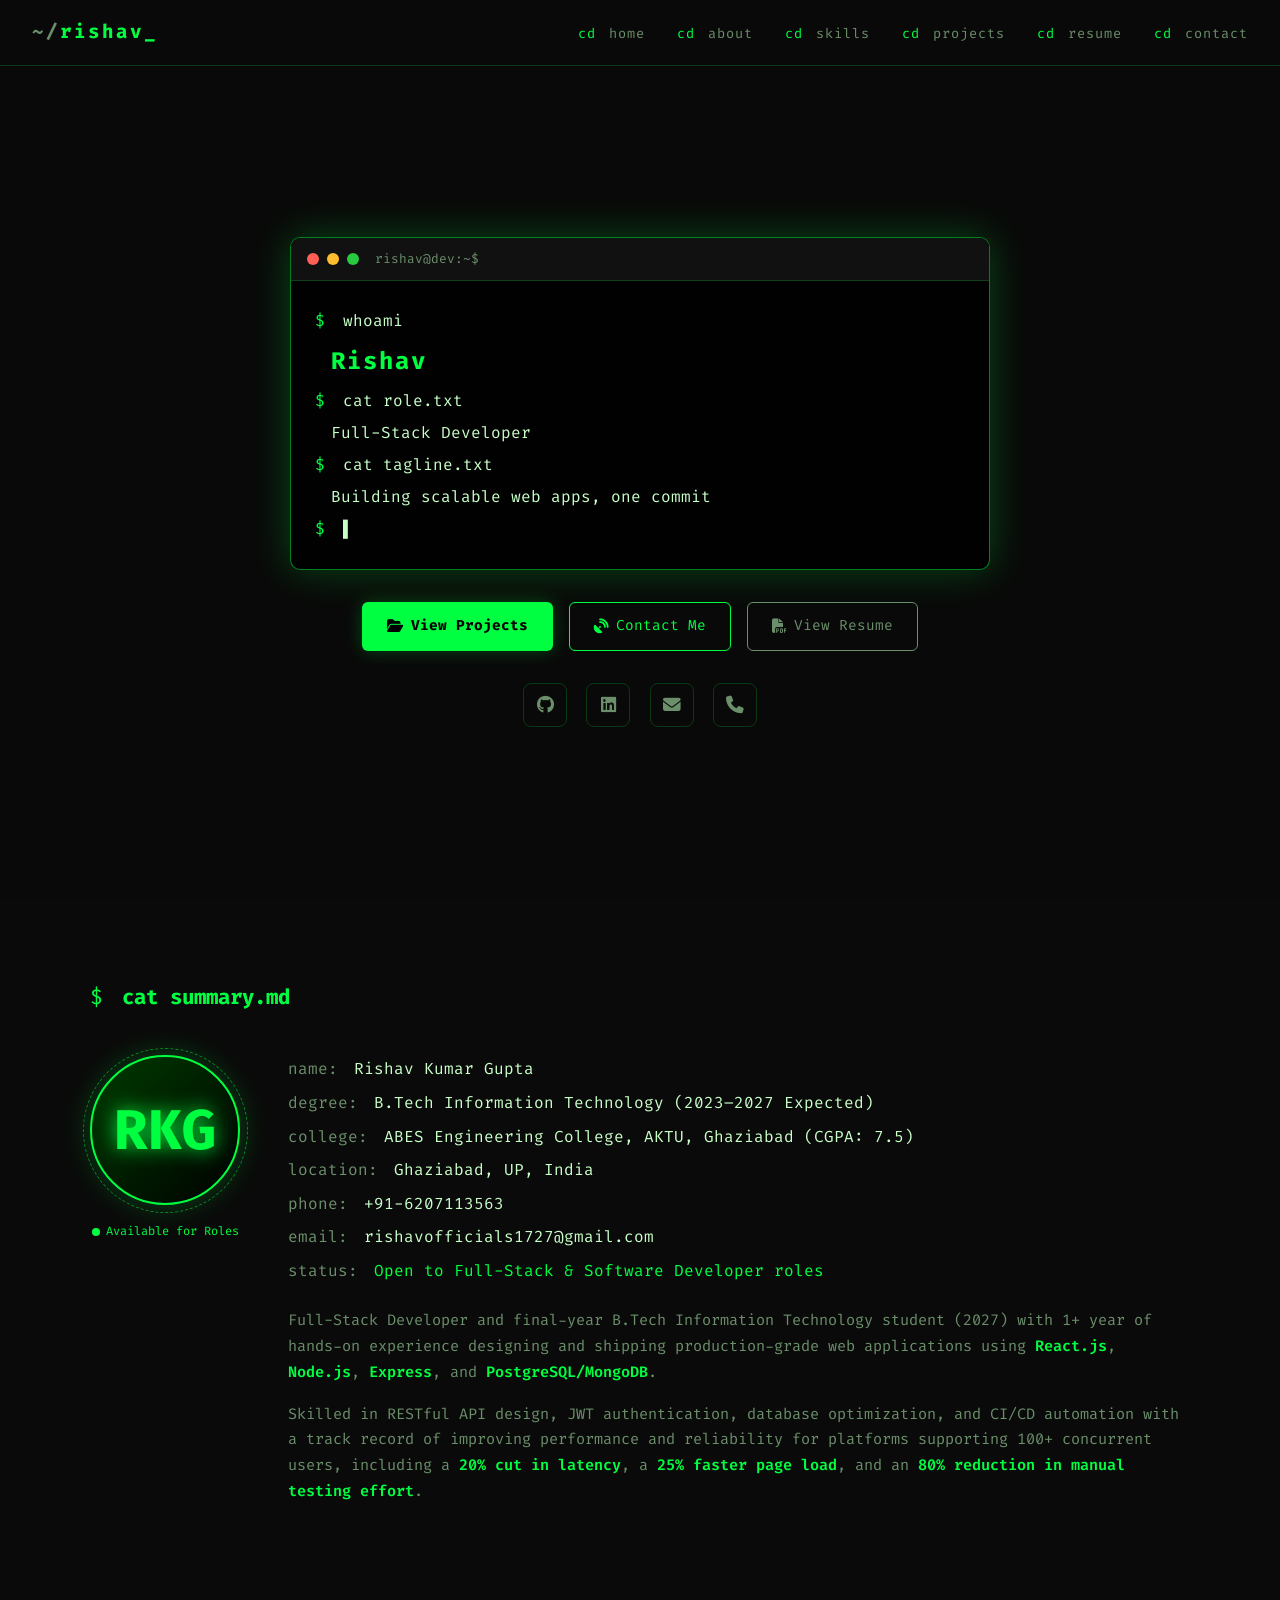
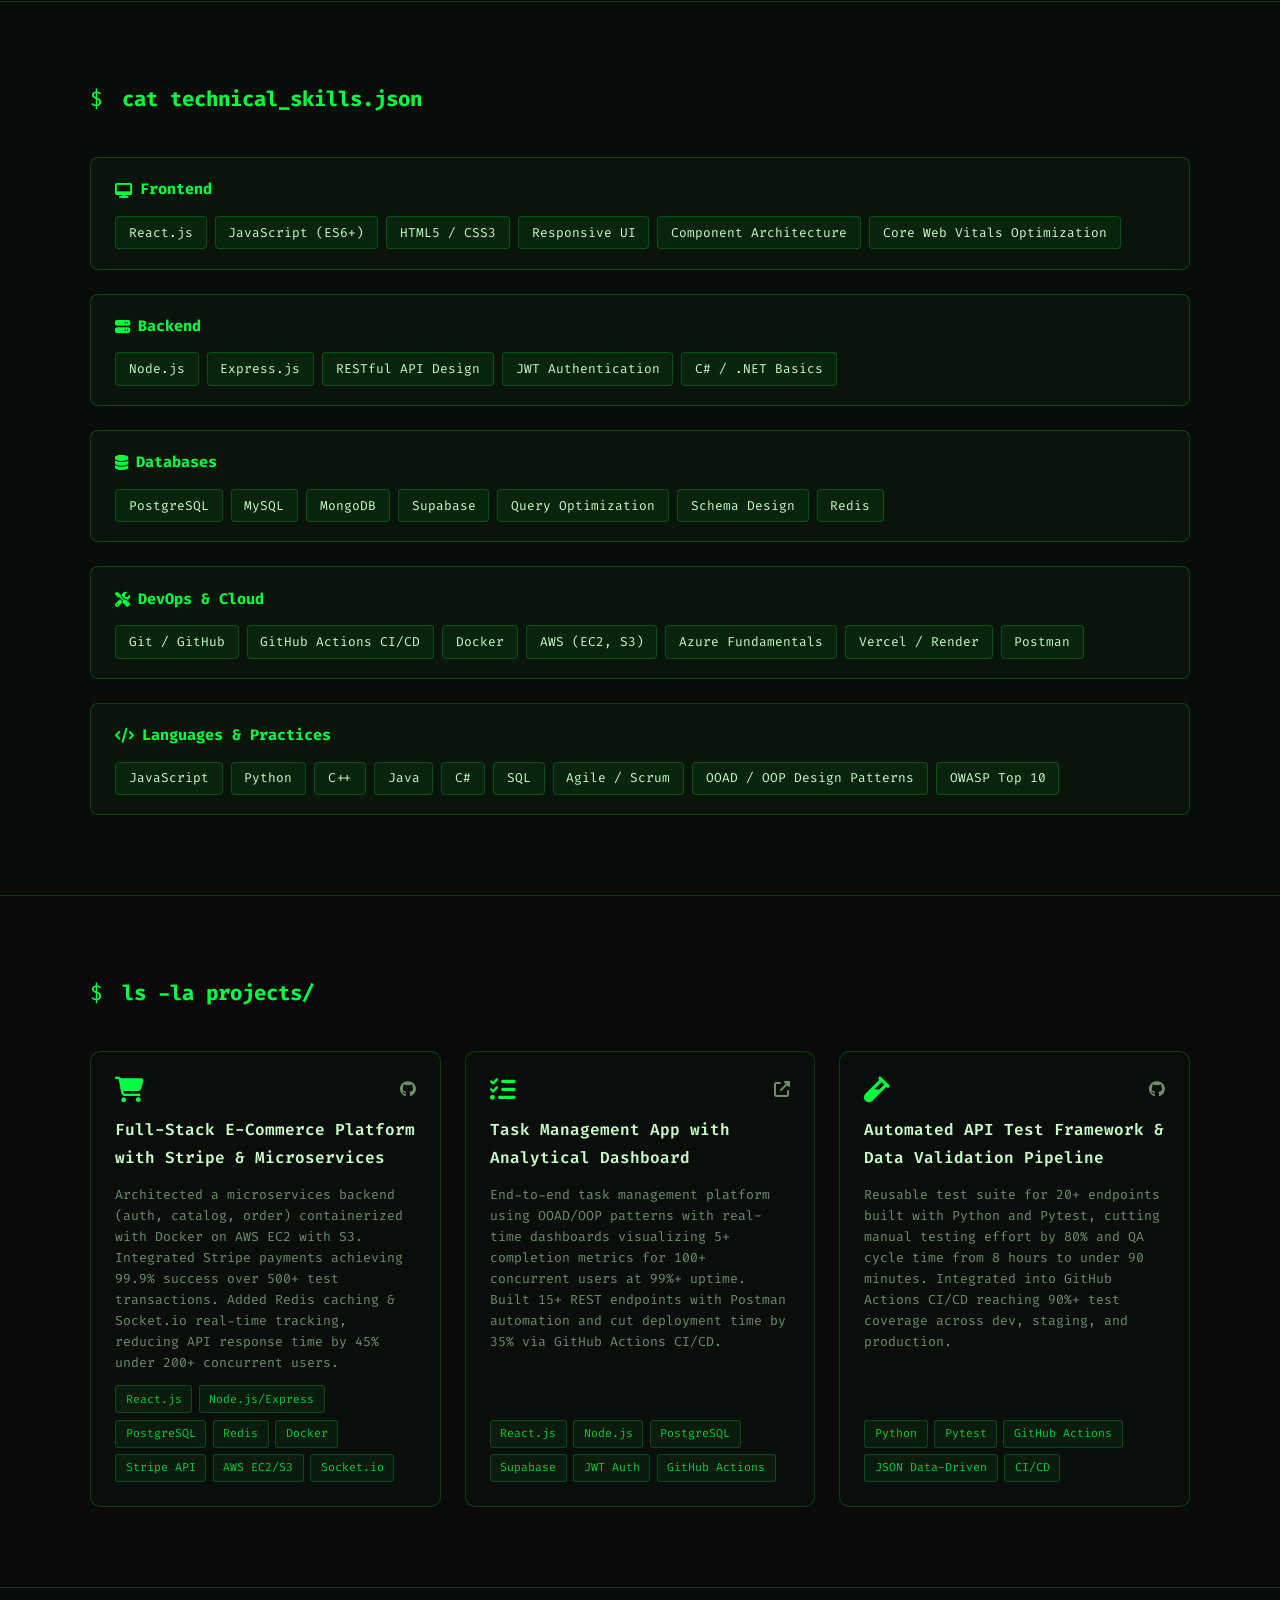
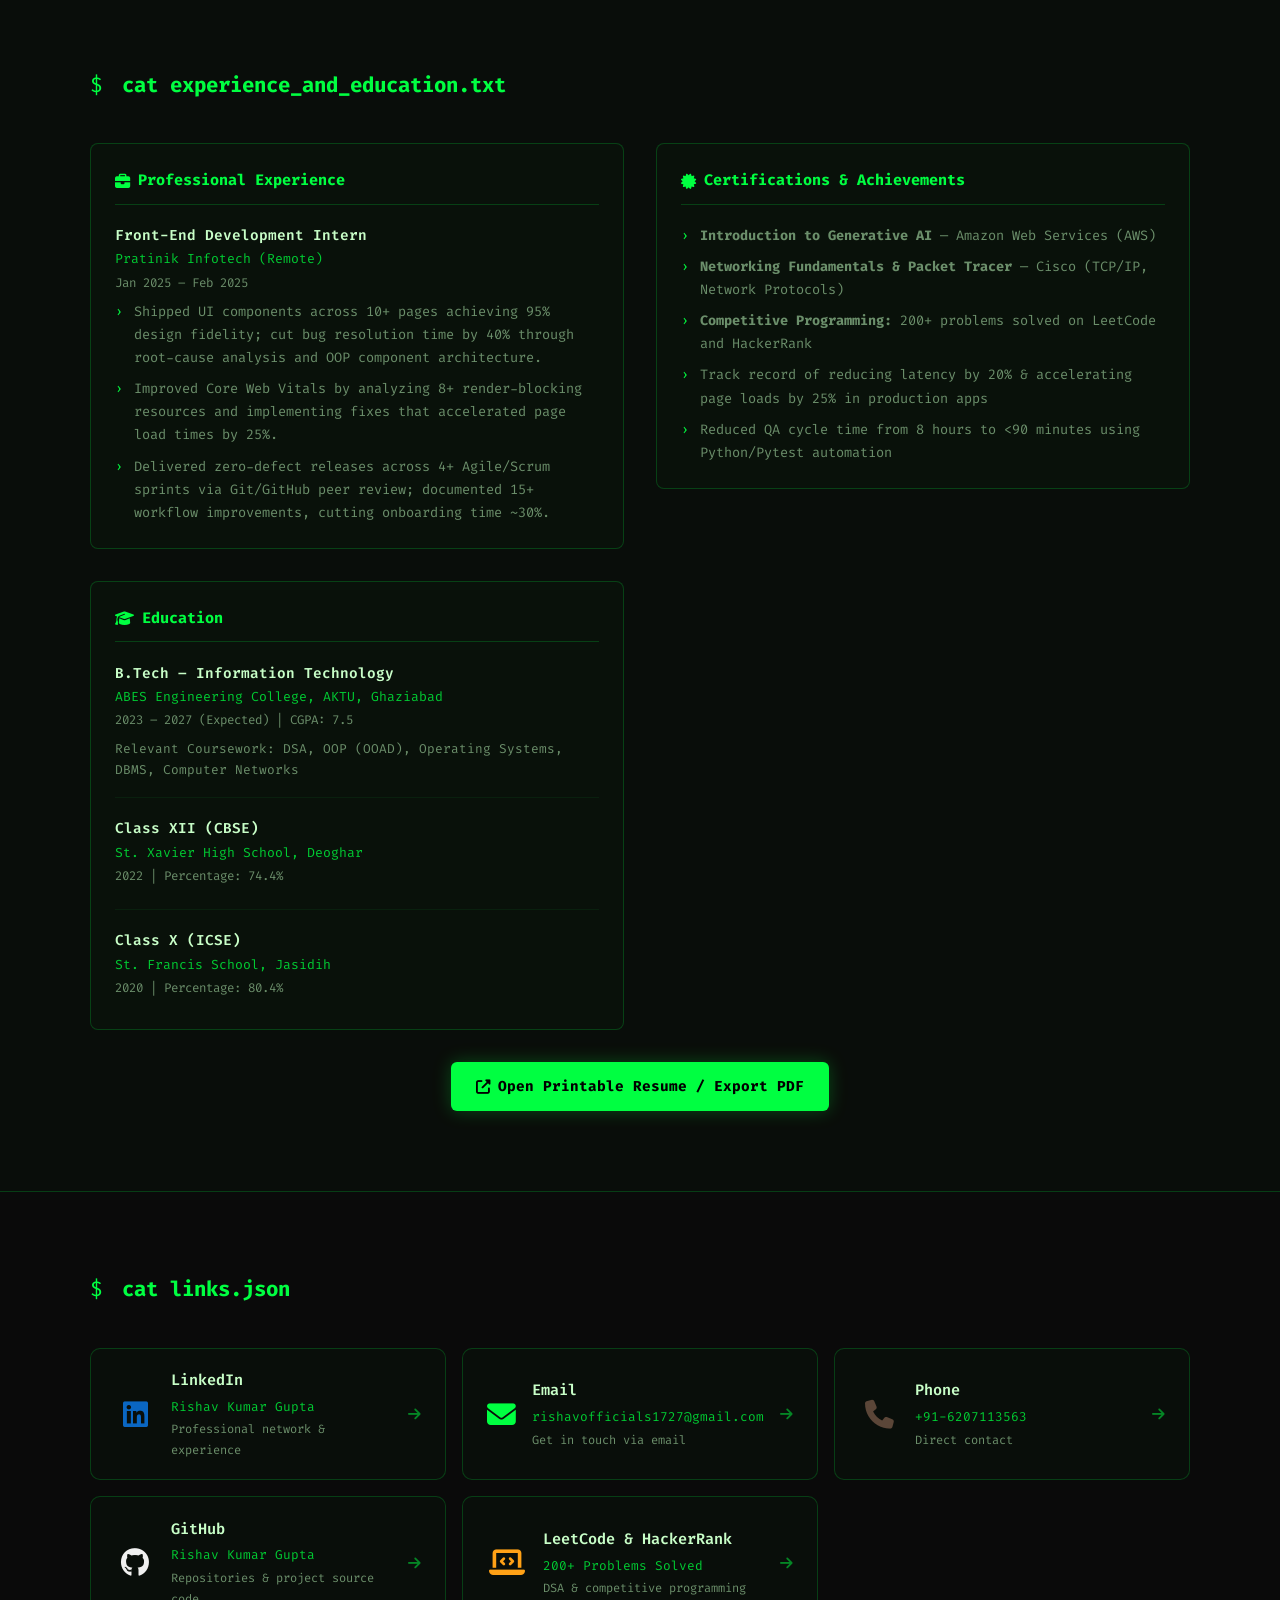
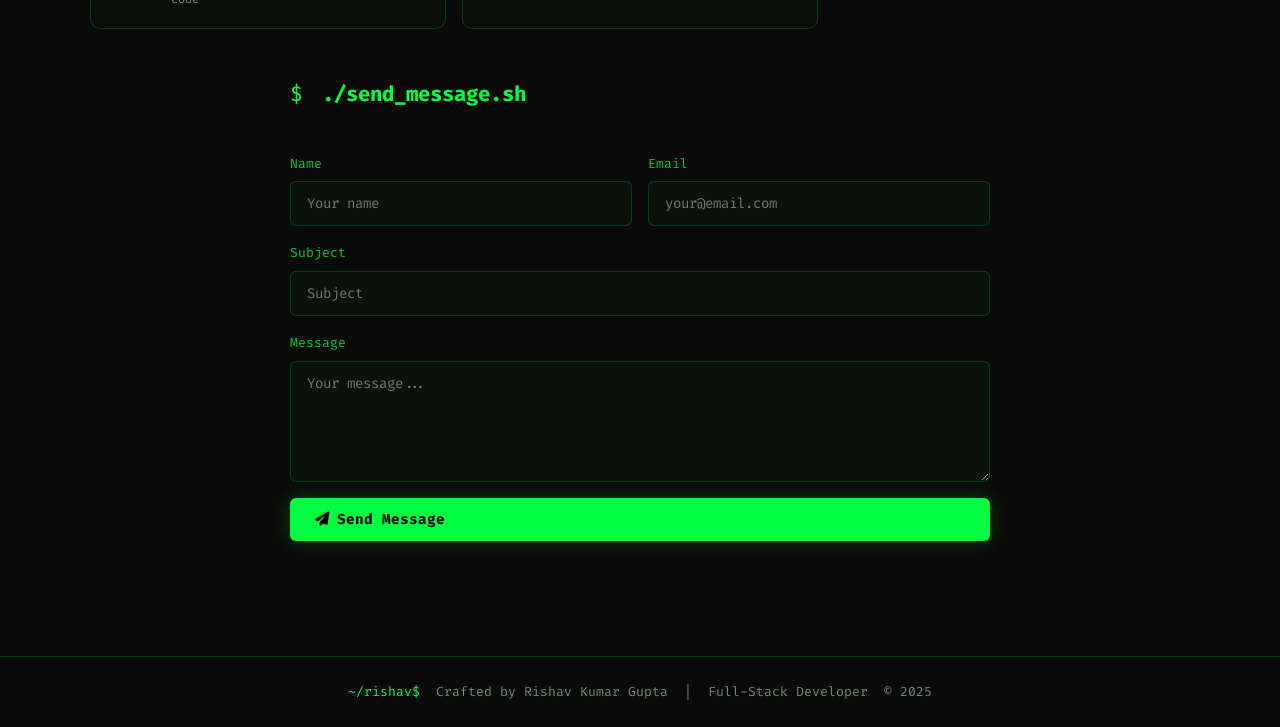
==== index.html @ 0620439d "Initial commit: Rishav Kumar Gupta portfolio and resume" ====
<!DOCTYPE html>
<html lang="en">
<head>
  <meta charset="UTF-8" />
  <meta name="viewport" content="width=device-width, initial-scale=1.0" />
  <title>Rishav Kumar Gupta | Full-Stack Developer</title>
  <link rel="stylesheet" href="style.css" />
  <link rel="stylesheet" href="https://cdnjs.cloudflare.com/ajax/libs/font-awesome/6.5.0/css/all.min.css" />
  <link href="https://fonts.googleapis.com/css2?family=Fira+Code:wght@300;400;500;600;700&family=Share+Tech+Mono&display=swap" rel="stylesheet" />
</head>
<body>

  <!-- ========== MATRIX CANVAS ========== -->
  <canvas id="matrix-canvas"></canvas>

  <!-- ========== NAVBAR ========== -->
  <nav class="navbar" id="navbar">
    <div class="nav-brand">
      <span class="prompt">~/</span><span class="brand-name">rishav</span><span class="cursor-blink">_</span>
    </div>
    <button class="hamburger" id="hamburger" aria-label="Toggle menu">
      <span></span><span></span><span></span>
    </button>
    <ul class="nav-links" id="nav-links">
      <li><a href="#home" class="nav-link"><span class="cmd">cd</span> home</a></li>
      <li><a href="#about" class="nav-link"><span class="cmd">cd</span> about</a></li>
      <li><a href="#skills" class="nav-link"><span class="cmd">cd</span> skills</a></li>
      <li><a href="#projects" class="nav-link"><span class="cmd">cd</span> projects</a></li>
      <li><a href="#resume" class="nav-link"><span class="cmd">cd</span> resume</a></li>
      <li><a href="#contact" class="nav-link"><span class="cmd">cd</span> contact</a></li>
    </ul>
  </nav>

  <!-- ========== HERO ========== -->
  <section class="hero" id="home">
    <div class="hero-content">
      <div class="terminal-window">
        <div class="terminal-header">
          <span class="dot red"></span>
          <span class="dot yellow"></span>
          <span class="dot green"></span>
          <span class="terminal-title">rishav@dev:~$</span>
        </div>
        <div class="terminal-body">
          <div class="line"><span class="prompt-sym">$</span> whoami</div>
          <div class="line output name-line" id="typed-name"></div>
          <div class="line"><span class="prompt-sym">$</span> cat role.txt</div>
          <div class="line output">Full-Stack Developer</div>
          <div class="line"><span class="prompt-sym">$</span> cat tagline.txt</div>
          <div class="line output typed-tagline" id="typed-tagline"></div>
          <div class="line"><span class="prompt-sym">$</span> <span class="cursor-blink">▌</span></div>
        </div>
      </div>
      <div class="hero-buttons">
        <a href="#projects" class="btn btn-primary"><i class="fa fa-folder-open"></i> View Projects</a>
        <a href="#contact" class="btn btn-secondary"><i class="fa fa-satellite-dish"></i> Contact Me</a>
        <a href="resume.html" target="_blank" class="btn btn-outline"><i class="fa fa-file-pdf"></i> View Resume</a>
      </div>
      <div class="social-bar">
        <a href="https://github.com/rishav1727" target="_blank" class="social-icon" title="GitHub"><i class="fab fa-github"></i></a>
        <a href="https://www.linkedin.com/in/rishav-kumar-gupta-471207292/" target="_blank" class="social-icon" title="LinkedIn"><i class="fab fa-linkedin"></i></a>
        <a href="mailto:rishavofficials1727@gmail.com" class="social-icon" title="Email"><i class="fas fa-envelope"></i></a>
        <a href="tel:+916207113563" class="social-icon" title="Phone"><i class="fas fa-phone"></i></a>
      </div>
    </div>
  </section>

  <!-- ========== ABOUT ========== -->
  <section class="section" id="about">
    <div class="container">
      <div class="section-header">
        <span class="prompt">$</span> <span class="sec-title">cat summary.md</span>
      </div>
      <div class="about-grid">
        <div class="about-avatar">
          <div class="avatar-frame">
            <div class="avatar-inner">
              <span class="avatar-initials">RKG</span>
            </div>
            <div class="avatar-ring"></div>
            <div class="avatar-status"><span class="status-dot"></span> Available for Roles</div>
          </div>
        </div>
        <div class="about-text">
          <div class="info-block">
            <div class="info-line"><span class="key">name:</span> <span class="val">Rishav Kumar Gupta</span></div>
            <div class="info-line"><span class="key">degree:</span> <span class="val">B.Tech Information Technology (2023–2027 Expected)</span></div>
            <div class="info-line"><span class="key">college:</span> <span class="val">ABES Engineering College, AKTU, Ghaziabad (CGPA: 7.5)</span></div>
            <div class="info-line"><span class="key">location:</span> <span class="val">Ghaziabad, UP, India</span></div>
            <div class="info-line"><span class="key">phone:</span> <span class="val">+91-6207113563</span></div>
            <div class="info-line"><span class="key">email:</span> <span class="val">rishavofficials1727@gmail.com</span></div>
            <div class="info-line"><span class="key">status:</span> <span class="val green-text">Open to Full-Stack &amp; Software Developer roles</span></div>
          </div>
          <p class="about-para">
            Full-Stack Developer and final-year B.Tech Information Technology student (2027) with 1+ year of hands-on experience designing and shipping production-grade web applications using <span class="highlight">React.js</span>, <span class="highlight">Node.js</span>, <span class="highlight">Express</span>, and <span class="highlight">PostgreSQL/MongoDB</span>.
          </p>
          <p class="about-para">
            Skilled in RESTful API design, JWT authentication, database optimization, and CI/CD automation with a track record of improving performance and reliability for platforms supporting 100+ concurrent users, including a <span class="highlight">20% cut in latency</span>, a <span class="highlight">25% faster page load</span>, and an <span class="highlight">80% reduction in manual testing effort</span>.
          </p>
        </div>
      </div>
    </div>
  </section>

  <!-- ========== SKILLS ========== -->
  <section class="section alt-bg" id="skills">
    <div class="container">
      <div class="section-header">
        <span class="prompt">$</span> <span class="sec-title">cat technical_skills.json</span>
      </div>
      <div class="skills-categories">

        <div class="skill-cat">
          <h3 class="cat-title"><i class="fas fa-desktop"></i> Frontend</h3>
          <div class="skill-tags">
            <span class="tag">React.js</span>
            <span class="tag">JavaScript (ES6+)</span>
            <span class="tag">HTML5 / CSS3</span>
            <span class="tag">Responsive UI</span>
            <span class="tag">Component Architecture</span>
            <span class="tag">Core Web Vitals Optimization</span>
          </div>
        </div>

        <div class="skill-cat">
          <h3 class="cat-title"><i class="fas fa-server"></i> Backend</h3>
          <div class="skill-tags">
            <span class="tag">Node.js</span>
            <span class="tag">Express.js</span>
            <span class="tag">RESTful API Design</span>
            <span class="tag">JWT Authentication</span>
            <span class="tag">C# / .NET Basics</span>
          </div>
        </div>

        <div class="skill-cat">
          <h3 class="cat-title"><i class="fas fa-database"></i> Databases</h3>
          <div class="skill-tags">
            <span class="tag">PostgreSQL</span>
            <span class="tag">MySQL</span>
            <span class="tag">MongoDB</span>
            <span class="tag">Supabase</span>
            <span class="tag">Query Optimization</span>
            <span class="tag">Schema Design</span>
            <span class="tag">Redis</span>
          </div>
        </div>

        <div class="skill-cat">
          <h3 class="cat-title"><i class="fas fa-tools"></i> DevOps &amp; Cloud</h3>
          <div class="skill-tags">
            <span class="tag">Git / GitHub</span>
            <span class="tag">GitHub Actions CI/CD</span>
            <span class="tag">Docker</span>
            <span class="tag">AWS (EC2, S3)</span>
            <span class="tag">Azure Fundamentals</span>
            <span class="tag">Vercel / Render</span>
            <span class="tag">Postman</span>
          </div>
        </div>

        <div class="skill-cat">
          <h3 class="cat-title"><i class="fas fa-code"></i> Languages &amp; Practices</h3>
          <div class="skill-tags">
            <span class="tag">JavaScript</span>
            <span class="tag">Python</span>
            <span class="tag">C++</span>
            <span class="tag">Java</span>
            <span class="tag">C#</span>
            <span class="tag">SQL</span>
            <span class="tag">Agile / Scrum</span>
            <span class="tag">OOAD / OOP Design Patterns</span>
            <span class="tag">OWASP Top 10</span>
          </div>
        </div>

      </div>
    </div>
  </section>

  <!-- ========== PROJECTS ========== -->
  <section class="section" id="projects">
    <div class="container">
      <div class="section-header">
        <span class="prompt">$</span> <span class="sec-title">ls -la projects/</span>
      </div>
      <div class="projects-grid">

        <!-- Project 1 -->
        <div class="project-card">
          <div class="card-header">
            <i class="fas fa-shopping-cart folder-icon"></i>
            <div class="card-links">
              <a href="#" target="_blank" title="GitHub Code"><i class="fab fa-github"></i></a>
            </div>
          </div>
          <h3 class="project-title">Full-Stack E-Commerce Platform with Stripe &amp; Microservices</h3>
          <p class="project-desc">
            Architected a microservices backend (auth, catalog, order) containerized with Docker on AWS EC2 with S3. Integrated Stripe payments achieving 99.9% success over 500+ test transactions. Added Redis caching &amp; Socket.io real-time tracking, reducing API response time by 45% under 200+ concurrent users.
          </p>
          <div class="project-tags">
            <span class="ptag">React.js</span>
            <span class="ptag">Node.js/Express</span>
            <span class="ptag">PostgreSQL</span>
            <span class="ptag">Redis</span>
            <span class="ptag">Docker</span>
            <span class="ptag">Stripe API</span>
            <span class="ptag">AWS EC2/S3</span>
            <span class="ptag">Socket.io</span>
          </div>
        </div>

        <!-- Project 2 -->
        <div class="project-card">
          <div class="card-header">
            <i class="fas fa-tasks folder-icon"></i>
            <div class="card-links">
              <a href="#" target="_blank" title="Live Demo"><i class="fas fa-external-link-alt"></i></a>
            </div>
          </div>
          <h3 class="project-title">Task Management App with Analytical Dashboard</h3>
          <p class="project-desc">
            End-to-end task management platform using OOAD/OOP patterns with real-time dashboards visualizing 5+ completion metrics for 100+ concurrent users at 99%+ uptime. Built 15+ REST endpoints with Postman automation and cut deployment time by 35% via GitHub Actions CI/CD.
          </p>
          <div class="project-tags">
            <span class="ptag">React.js</span>
            <span class="ptag">Node.js</span>
            <span class="ptag">PostgreSQL</span>
            <span class="ptag">Supabase</span>
            <span class="ptag">JWT Auth</span>
            <span class="ptag">GitHub Actions</span>
          </div>
        </div>

        <!-- Project 3 -->
        <div class="project-card">
          <div class="card-header">
            <i class="fas fa-vial folder-icon"></i>
            <div class="card-links">
              <a href="#" target="_blank" title="GitHub Repository"><i class="fab fa-github"></i></a>
            </div>
          </div>
          <h3 class="project-title">Automated API Test Framework &amp; Data Validation Pipeline</h3>
          <p class="project-desc">
            Reusable test suite for 20+ endpoints built with Python and Pytest, cutting manual testing effort by 80% and QA cycle time from 8 hours to under 90 minutes. Integrated into GitHub Actions CI/CD reaching 90%+ test coverage across dev, staging, and production.
          </p>
          <div class="project-tags">
            <span class="ptag">Python</span>
            <span class="ptag">Pytest</span>
            <span class="ptag">GitHub Actions</span>
            <span class="ptag">JSON Data-Driven</span>
            <span class="ptag">CI/CD</span>
          </div>
        </div>

      </div>
    </div>
  </section>

  <!-- ========== RESUME / EXPERIENCE ========== -->
  <section class="section alt-bg" id="resume">
    <div class="container">
      <div class="section-header">
        <span class="prompt">$</span> <span class="sec-title">cat experience_and_education.txt</span>
      </div>
      <div class="resume-container">

        <div class="resume-col">
          <!-- Experience -->
          <div class="resume-block">
            <h3 class="rb-title"><i class="fas fa-briefcase"></i> Professional Experience</h3>
            <div class="rb-item">
              <div class="rb-item-title">Front-End Development Intern</div>
              <div class="rb-item-org">Pratinik Infotech (Remote)</div>
              <div class="rb-item-date">Jan 2025 – Feb 2025</div>
              <ul class="rb-list">
                <li>Shipped UI components across 10+ pages achieving 95% design fidelity; cut bug resolution time by 40% through root-cause analysis and OOP component architecture.</li>
                <li>Improved Core Web Vitals by analyzing 8+ render-blocking resources and implementing fixes that accelerated page load times by 25%.</li>
                <li>Delivered zero-defect releases across 4+ Agile/Scrum sprints via Git/GitHub peer review; documented 15+ workflow improvements, cutting onboarding time ~30%.</li>
              </ul>
            </div>
          </div>

          <!-- Education -->
          <div class="resume-block">
            <h3 class="rb-title"><i class="fas fa-graduation-cap"></i> Education</h3>
            <div class="rb-item">
              <div class="rb-item-title">B.Tech – Information Technology</div>
              <div class="rb-item-org">ABES Engineering College, AKTU, Ghaziabad</div>
              <div class="rb-item-date">2023 – 2027 (Expected) | CGPA: 7.5</div>
              <div class="rb-item-desc">Relevant Coursework: DSA, OOP (OOAD), Operating Systems, DBMS, Computer Networks</div>
            </div>
            <div class="rb-item">
              <div class="rb-item-title">Class XII (CBSE)</div>
              <div class="rb-item-org">St. Xavier High School, Deoghar</div>
              <div class="rb-item-date">2022 | Percentage: 74.4%</div>
            </div>
            <div class="rb-item">
              <div class="rb-item-title">Class X (ICSE)</div>
              <div class="rb-item-org">St. Francis School, Jasidih</div>
              <div class="rb-item-date">2020 | Percentage: 80.4%</div>
            </div>
          </div>
        </div>

        <div class="resume-col">
          <!-- Certifications & Achievements -->
          <div class="resume-block">
            <h3 class="rb-title"><i class="fas fa-certificate"></i> Certifications &amp; Achievements</h3>
            <ul class="rb-list">
              <li><strong>Introduction to Generative AI</strong> — Amazon Web Services (AWS)</li>
              <li><strong>Networking Fundamentals &amp; Packet Tracer</strong> — Cisco (TCP/IP, Network Protocols)</li>
              <li><strong>Competitive Programming:</strong> 200+ problems solved on LeetCode and HackerRank</li>
              <li>Track record of reducing latency by 20% &amp; accelerating page loads by 25% in production apps</li>
              <li>Reduced QA cycle time from 8 hours to &lt;90 minutes using Python/Pytest automation</li>
            </ul>
          </div>
        </div>

      </div>
      <div class="resume-cta">
        <a href="resume.html" target="_blank" class="btn btn-primary"><i class="fas fa-external-link-alt"></i> Open Printable Resume / Export PDF</a>
      </div>
    </div>
  </section>

  <!-- ========== PROFILES / LINKS ========== -->
  <section class="section" id="contact">
    <div class="container">
      <div class="section-header">
        <span class="prompt">$</span> <span class="sec-title">cat links.json</span>
      </div>
      <div class="links-grid">

        <a href="https://www.linkedin.com/in/rishav-kumar-gupta-471207292/" target="_blank" class="link-card linkedin">
          <i class="fab fa-linkedin link-icon"></i>
          <div class="link-info">
            <span class="link-platform">LinkedIn</span>
            <span class="link-handle">Rishav Kumar Gupta</span>
            <span class="link-desc">Professional network &amp; experience</span>
          </div>
          <i class="fas fa-arrow-right link-arrow"></i>
        </a>

        <a href="mailto:rishavofficials1727@gmail.com" class="link-card email">
          <i class="fas fa-envelope link-icon"></i>
          <div class="link-info">
            <span class="link-platform">Email</span>
            <span class="link-handle">rishavofficials1727@gmail.com</span>
            <span class="link-desc">Get in touch via email</span>
          </div>
          <i class="fas fa-arrow-right link-arrow"></i>
        </a>

        <a href="tel:+916207113563" class="link-card codechef">
          <i class="fas fa-phone link-icon"></i>
          <div class="link-info">
            <span class="link-platform">Phone</span>
            <span class="link-handle">+91-6207113563</span>
            <span class="link-desc">Direct contact</span>
          </div>
          <i class="fas fa-arrow-right link-arrow"></i>
        </a>

        <a href="https://github.com/rishav1727" target="_blank" class="link-card github">
          <i class="fab fa-github link-icon"></i>
          <div class="link-info">
            <span class="link-platform">GitHub</span>
            <span class="link-handle">Rishav Kumar Gupta</span>
            <span class="link-desc">Repositories &amp; project source code</span>
          </div>
          <i class="fas fa-arrow-right link-arrow"></i>
        </a>

        <a href="https://leetcode.com" target="_blank" class="link-card leetcode">
          <i class="fas fa-laptop-code link-icon"></i>
          <div class="link-info">
            <span class="link-platform">LeetCode &amp; HackerRank</span>
            <span class="link-handle">200+ Problems Solved</span>
            <span class="link-desc">DSA &amp; competitive programming</span>
          </div>
          <i class="fas fa-arrow-right link-arrow"></i>
        </a>

      </div>

      <div class="contact-form-wrap">
        <div class="section-header" style="margin-top:3rem;">
          <span class="prompt">$</span> <span class="sec-title">./send_message.sh</span>
        </div>
        <form class="contact-form" id="contact-form">
          <div class="form-row">
            <div class="form-group">
              <label>Name</label>
              <input type="text" placeholder="Your name" required />
            </div>
            <div class="form-group">
              <label>Email</label>
              <input type="email" placeholder="your@email.com" required />
            </div>
          </div>
          <div class="form-group">
            <label>Subject</label>
            <input type="text" placeholder="Subject" required />
          </div>
          <div class="form-group">
            <label>Message</label>
            <textarea rows="5" placeholder="Your message..." required></textarea>
          </div>
          <button type="submit" class="btn btn-primary"><i class="fas fa-paper-plane"></i> Send Message</button>
          <div class="form-msg" id="form-msg"></div>
        </form>
      </div>

    </div>
  </section>

  <!-- ========== FOOTER ========== -->
  <footer class="footer">
    <div class="footer-content">
      <span class="prompt">~/rishav$</span>
      <span class="footer-text">Crafted by Rishav Kumar Gupta &nbsp;|&nbsp; Full-Stack Developer</span>
      <span class="footer-year">© 2025</span>
    </div>
  </footer>

  <script src="script.js"></script>
</body>
</html>
---- style.css ----
/* =============================================
   RISHAV PORTFOLIO — Terminal / Hacker Theme
   ============================================= */

/* ---- RESET & BASE ---- */
*, *::before, *::after { box-sizing: border-box; margin: 0; padding: 0; }

:root {
  --green: #00ff41;
  --green-dim: #00cc33;
  --green-dark: #003b00;
  --green-glow: rgba(0, 255, 65, 0.25);
  --bg: #0a0a0a;
  --bg2: #0d0d0d;
  --bg3: #111111;
  --border: rgba(0, 255, 65, 0.2);
  --border-bright: rgba(0, 255, 65, 0.5);
  --text: #c8ffc8;
  --text-dim: #6b8f6b;
  --red: #ff4444;
  --yellow: #ffcc00;
  --font-mono: 'Fira Code', 'Share Tech Mono', monospace;
}

html { scroll-behavior: smooth; }

body {
  font-family: var(--font-mono);
  background: var(--bg);
  color: var(--text);
  overflow-x: hidden;
  line-height: 1.7;
}

a { text-decoration: none; color: inherit; }
ul { list-style: none; }

/* ---- MATRIX CANVAS ---- */
#matrix-canvas {
  position: fixed;
  top: 0; left: 0;
  width: 100%; height: 100%;
  z-index: 0;
  opacity: 0.04;
  pointer-events: none;
}

/* ---- SCROLLBAR ---- */
::-webkit-scrollbar { width: 6px; }
::-webkit-scrollbar-track { background: var(--bg); }
::-webkit-scrollbar-thumb { background: var(--green-dim); border-radius: 3px; }

/* ========== NAVBAR ========== */
.navbar {
  position: fixed; top: 0; left: 0; right: 0;
  z-index: 1000;
  display: flex;
  align-items: center;
  justify-content: space-between;
  padding: 1rem 2rem;
  background: rgba(10, 10, 10, 0.92);
  backdrop-filter: blur(12px);
  border-bottom: 1px solid var(--border);
}

.nav-brand {
  font-size: 1.2rem;
  font-weight: 700;
  color: var(--green);
  letter-spacing: 2px;
}
.nav-brand .prompt { color: var(--text-dim); }
.brand-name { color: var(--green); }

.nav-links {
  display: flex;
  gap: 2rem;
  align-items: center;
}
.nav-link {
  color: var(--text-dim);
  font-size: 0.85rem;
  letter-spacing: 1px;
  transition: color 0.2s;
  position: relative;
}
.nav-link .cmd { color: var(--green); margin-right: 4px; }
.nav-link:hover { color: var(--green); }
.nav-link::after {
  content: '';
  position: absolute; bottom: -4px; left: 0;
  width: 0; height: 1px;
  background: var(--green);
  transition: width 0.3s;
}
.nav-link:hover::after { width: 100%; }

.hamburger {
  display: none;
  flex-direction: column;
  gap: 5px;
  background: none;
  border: none;
  cursor: pointer;
  padding: 4px;
}
.hamburger span {
  display: block;
  width: 24px; height: 2px;
  background: var(--green);
  border-radius: 2px;
  transition: all 0.3s;
}

/* ========== CURSOR BLINK ========== */
.cursor-blink {
  animation: blink 1s step-end infinite;
}
@keyframes blink { 0%,100% { opacity: 1; } 50% { opacity: 0; } }

/* ========== HERO ========== */
.hero {
  min-height: 100vh;
  display: flex;
  align-items: center;
  justify-content: center;
  padding: 6rem 2rem 2rem;
  position: relative;
  z-index: 1;
}

.hero-content {
  max-width: 700px;
  width: 100%;
  display: flex;
  flex-direction: column;
  align-items: center;
  gap: 2rem;
}

.terminal-window {
  width: 100%;
  background: rgba(0, 0, 0, 0.85);
  border: 1px solid var(--border-bright);
  border-radius: 10px;
  box-shadow: 0 0 40px var(--green-glow), inset 0 0 40px rgba(0,0,0,0.5);
  overflow: hidden;
}

.terminal-header {
  background: var(--bg3);
  padding: 10px 16px;
  display: flex;
  align-items: center;
  gap: 8px;
  border-bottom: 1px solid var(--border);
}
.dot { width: 12px; height: 12px; border-radius: 50%; }
.dot.red { background: #ff5f56; }
.dot.yellow { background: #ffbd2e; }
.dot.green { background: #27c93f; }
.terminal-title { margin-left: 8px; color: var(--text-dim); font-size: 0.8rem; }

.terminal-body {
  padding: 1.5rem;
  font-size: 1rem;
  line-height: 2;
}
.terminal-body .line { display: block; }
.prompt-sym { color: var(--green); margin-right: 8px; }
.output { color: var(--text); padding-left: 16px; }
.name-line { color: var(--green); font-size: 1.5rem; font-weight: 700; letter-spacing: 2px; }

/* ---- Hero buttons ---- */
.hero-buttons {
  display: flex;
  gap: 1rem;
  flex-wrap: wrap;
  justify-content: center;
}

.btn {
  display: inline-flex;
  align-items: center;
  gap: 8px;
  padding: 0.7rem 1.5rem;
  border-radius: 6px;
  font-family: var(--font-mono);
  font-size: 0.9rem;
  cursor: pointer;
  transition: all 0.2s;
  border: 1px solid transparent;
}
.btn-primary {
  background: var(--green);
  color: #000;
  font-weight: 700;
  box-shadow: 0 0 18px var(--green-glow);
}
.btn-primary:hover { background: #00ff99; box-shadow: 0 0 30px rgba(0,255,153,0.5); transform: translateY(-2px); }

.btn-secondary {
  background: transparent;
  border-color: var(--green);
  color: var(--green);
}
.btn-secondary:hover { background: var(--green-glow); transform: translateY(-2px); }

.btn-outline {
  background: transparent;
  border-color: var(--text-dim);
  color: var(--text-dim);
}
.btn-outline:hover { border-color: var(--green); color: var(--green); transform: translateY(-2px); }

/* ---- Social Bar ---- */
.social-bar {
  display: flex;
  gap: 1.2rem;
}
.social-icon {
  width: 44px; height: 44px;
  border: 1px solid var(--border);
  border-radius: 8px;
  display: flex;
  align-items: center;
  justify-content: center;
  color: var(--text-dim);
  font-size: 1.1rem;
  transition: all 0.25s;
}
.social-icon:hover {
  border-color: var(--green);
  color: var(--green);
  box-shadow: 0 0 14px var(--green-glow);
  transform: translateY(-3px);
}

/* ========== SECTIONS ========== */
.section {
  position: relative;
  z-index: 1;
  padding: 5rem 2rem;
}
.alt-bg { background: rgba(0, 255, 65, 0.015); border-top: 1px solid var(--border); border-bottom: 1px solid var(--border); }

.container { max-width: 1100px; margin: 0 auto; }

.section-header {
  margin-bottom: 2.5rem;
  font-size: 1.3rem;
  color: var(--text-dim);
}
.section-header .prompt { color: var(--green); margin-right: 8px; }
.sec-title { color: var(--green); font-weight: 700; }

/* ========== ABOUT ========== */
.about-grid {
  display: grid;
  grid-template-columns: auto 1fr;
  gap: 3rem;
  align-items: start;
}

.avatar-frame {
  display: flex;
  flex-direction: column;
  align-items: center;
  gap: 1rem;
}

.avatar-inner {
  width: 150px; height: 150px;
  border-radius: 50%;
  background: linear-gradient(135deg, var(--green-dark), #000);
  border: 2px solid var(--green);
  box-shadow: 0 0 30px var(--green-glow);
  display: flex;
  align-items: center;
  justify-content: center;
  position: relative;
}
.avatar-initials {
  font-size: 3.5rem;
  font-weight: 700;
  color: var(--green);
  text-shadow: 0 0 20px var(--green);
}
.avatar-ring {
  position: absolute;
  width: 165px; height: 165px;
  border-radius: 50%;
  border: 1px dashed var(--border-bright);
  animation: spin 12s linear infinite;
  top: -7px; left: -7px;
}
@keyframes spin { to { transform: rotate(360deg); } }

.avatar-status {
  font-size: 0.75rem;
  color: var(--green);
  display: flex;
  align-items: center;
  gap: 6px;
}
.status-dot {
  width: 8px; height: 8px;
  border-radius: 50%;
  background: var(--green);
  animation: pulse 2s infinite;
}
@keyframes pulse { 0%,100%{box-shadow:0 0 0 0 rgba(0,255,65,.6)} 50%{box-shadow:0 0 0 6px rgba(0,255,65,0)} }

.info-block { margin-bottom: 1.5rem; }
.info-line { margin-bottom: 0.4rem; }
.key { color: var(--text-dim); margin-right: 6px; }
.val { color: var(--text); }
.green-text { color: var(--green); }
.highlight { color: var(--green); font-weight: 600; }
.about-para { color: var(--text-dim); margin-bottom: 1rem; font-size: 0.95rem; }

/* ========== SKILLS ========== */
.skills-categories { display: flex; flex-direction: column; gap: 1.5rem; }
.skill-cat {
  background: rgba(0,255,65,0.03);
  border: 1px solid var(--border);
  border-radius: 8px;
  padding: 1.2rem 1.5rem;
  transition: border-color 0.3s;
}
.skill-cat:hover { border-color: var(--border-bright); box-shadow: 0 0 16px var(--green-glow); }
.cat-title {
  color: var(--green);
  font-size: 0.95rem;
  margin-bottom: 0.8rem;
  display: flex;
  align-items: center;
  gap: 8px;
}
.skill-tags { display: flex; flex-wrap: wrap; gap: 0.5rem; }
.tag {
  background: rgba(0,255,65,0.07);
  border: 1px solid var(--border);
  border-radius: 4px;
  padding: 0.3rem 0.8rem;
  font-size: 0.8rem;
  color: var(--text);
  transition: all 0.2s;
}
.tag:hover { background: var(--green-glow); border-color: var(--green); color: var(--green); }

/* ========== PROJECTS ========== */
.projects-grid {
  display: grid;
  grid-template-columns: repeat(auto-fill, minmax(280px, 1fr));
  gap: 1.5rem;
}

.project-card {
  background: rgba(0,255,65,0.02);
  border: 1px solid var(--border);
  border-radius: 10px;
  padding: 1.5rem;
  display: flex;
  flex-direction: column;
  gap: 0.8rem;
  transition: all 0.3s;
  position: relative;
  overflow: hidden;
}
.project-card::before {
  content: '';
  position: absolute;
  top: 0; left: 0; right: 0;
  height: 2px;
  background: linear-gradient(90deg, transparent, var(--green), transparent);
  opacity: 0;
  transition: opacity 0.3s;
}
.project-card:hover { border-color: var(--border-bright); transform: translateY(-4px); box-shadow: 0 8px 30px var(--green-glow); }
.project-card:hover::before { opacity: 1; }

.card-header { display: flex; justify-content: space-between; align-items: center; }
.folder-icon { font-size: 1.6rem; color: var(--green); }
.card-links { display: flex; gap: 0.8rem; }
.card-links a { color: var(--text-dim); font-size: 1rem; transition: color 0.2s; }
.card-links a:hover { color: var(--green); }

.project-title { color: var(--text); font-size: 1rem; font-weight: 600; }
.project-desc { color: var(--text-dim); font-size: 0.82rem; line-height: 1.6; flex: 1; }
.project-tags { display: flex; flex-wrap: wrap; gap: 0.4rem; margin-top: auto; }
.ptag {
  background: rgba(0,255,65,0.06);
  border: 1px solid var(--border);
  border-radius: 3px;
  padding: 0.2rem 0.6rem;
  font-size: 0.72rem;
  color: var(--green-dim);
}

/* ========== RESUME ========== */
.resume-container { display: grid; grid-template-columns: 1fr 1fr; gap: 2rem; }
.resume-col { display: flex; flex-direction: column; gap: 2rem; }
.resume-block {
  border: 1px solid var(--border);
  border-radius: 8px;
  padding: 1.5rem;
  background: rgba(0,255,65,0.02);
}
.rb-title {
  color: var(--green);
  font-size: 0.95rem;
  margin-bottom: 1.2rem;
  display: flex;
  align-items: center;
  gap: 8px;
  padding-bottom: 0.6rem;
  border-bottom: 1px solid var(--border);
}
.rb-item { margin-bottom: 1.2rem; padding-bottom: 1rem; border-bottom: 1px solid rgba(0,255,65,0.06); }
.rb-item:last-child { margin-bottom: 0; padding-bottom: 0; border: none; }
.rb-item-title { color: var(--text); font-weight: 600; font-size: 0.9rem; }
.rb-item-org { color: var(--green-dim); font-size: 0.82rem; }
.rb-item-date { color: var(--text-dim); font-size: 0.78rem; margin: 2px 0 6px; }
.rb-item-desc { color: var(--text-dim); font-size: 0.8rem; }
.rb-list { display: flex; flex-direction: column; gap: 0.5rem; }
.rb-list li { color: var(--text-dim); font-size: 0.85rem; padding-left: 1.2rem; position: relative; }
.rb-list li::before { content: '›'; position: absolute; left: 0; color: var(--green); }

.resume-cta { margin-top: 2rem; text-align: center; }

/* ========== LINKS / CONTACT ========== */
.links-grid {
  display: grid;
  grid-template-columns: repeat(auto-fill, minmax(300px, 1fr));
  gap: 1rem;
}
.link-card {
  display: flex;
  align-items: center;
  gap: 1rem;
  padding: 1.2rem 1.5rem;
  border: 1px solid var(--border);
  border-radius: 10px;
  background: rgba(0,255,65,0.02);
  transition: all 0.3s;
  position: relative;
  overflow: hidden;
}
.link-card:hover { border-color: var(--border-bright); transform: translateX(4px); }
.link-icon { font-size: 1.8rem; width: 40px; text-align: center; transition: transform 0.3s; }
.link-card:hover .link-icon { transform: scale(1.1); }
.link-info { flex: 1; display: flex; flex-direction: column; gap: 2px; }
.link-platform { color: var(--text); font-weight: 600; font-size: 0.95rem; }
.link-handle { color: var(--green-dim); font-size: 0.8rem; }
.link-desc { color: var(--text-dim); font-size: 0.75rem; }
.link-arrow { color: var(--border-bright); font-size: 0.9rem; transition: transform 0.2s; }
.link-card:hover .link-arrow { transform: translateX(4px); color: var(--green); }

/* Platform colours */
.github .link-icon { color: #f0f0f0; }
.github:hover { border-color: rgba(240,240,240,0.3); box-shadow: 0 0 16px rgba(240,240,240,0.08); }
.linkedin .link-icon { color: #0a66c2; }
.linkedin:hover { border-color: rgba(10,102,194,0.4); box-shadow: 0 0 16px rgba(10,102,194,0.15); }
.codechef .link-icon { color: #5b4638; }
.codechef:hover { border-color: rgba(164,108,70,0.4); box-shadow: 0 0 16px rgba(164,108,70,0.15); }
.leetcode .link-icon { color: #ffa116; }
.leetcode:hover { border-color: rgba(255,161,22,0.4); box-shadow: 0 0 16px rgba(255,161,22,0.15); }
.email .link-icon { color: var(--green); }
.email:hover { border-color: var(--border-bright); }
.twitter .link-icon { color: #1d9bf0; }
.twitter:hover { border-color: rgba(29,155,240,0.4); }

/* ========== CONTACT FORM ========== */
.contact-form-wrap { max-width: 700px; margin: 0 auto; }
.contact-form { display: flex; flex-direction: column; gap: 1rem; }
.form-row { display: grid; grid-template-columns: 1fr 1fr; gap: 1rem; }
.form-group { display: flex; flex-direction: column; gap: 0.4rem; }
.form-group label { color: var(--green-dim); font-size: 0.82rem; }
.form-group input,
.form-group textarea {
  background: rgba(0,255,65,0.04);
  border: 1px solid var(--border);
  border-radius: 6px;
  padding: 0.75rem 1rem;
  color: var(--text);
  font-family: var(--font-mono);
  font-size: 0.88rem;
  outline: none;
  transition: border-color 0.2s;
  resize: vertical;
}
.form-group input:focus,
.form-group textarea:focus { border-color: var(--green); box-shadow: 0 0 10px var(--green-glow); }
.form-msg { font-size: 0.85rem; color: var(--green); min-height: 1.2rem; }

/* ========== FOOTER ========== */
.footer {
  position: relative; z-index: 1;
  padding: 1.5rem 2rem;
  border-top: 1px solid var(--border);
  background: var(--bg);
}
.footer-content {
  display: flex;
  align-items: center;
  justify-content: center;
  gap: 1rem;
  flex-wrap: wrap;
  font-size: 0.82rem;
  color: var(--text-dim);
}
.footer-content .prompt { color: var(--green); }
.heart { color: var(--red); }

/* ========== RESPONSIVE ========== */
@media (max-width: 768px) {
  .hamburger { display: flex; }
  .nav-links {
    position: fixed;
    top: 60px; left: 0; right: 0;
    background: rgba(10,10,10,0.97);
    flex-direction: column;
    gap: 0;
    border-bottom: 1px solid var(--border);
    max-height: 0;
    overflow: hidden;
    transition: max-height 0.3s;
  }
  .nav-links.open { max-height: 400px; }
  .nav-links li { padding: 0.8rem 2rem; border-bottom: 1px solid var(--border); }
  .about-grid { grid-template-columns: 1fr; }
  .avatar-frame { margin-bottom: 1rem; }
  .resume-container { grid-template-columns: 1fr; }
  .form-row { grid-template-columns: 1fr; }
  .terminal-body { font-size: 0.85rem; padding: 1rem; }
  .name-line { font-size: 1.2rem; }
}

@media (max-width: 480px) {
  .hero-buttons { flex-direction: column; align-items: stretch; }
  .btn { justify-content: center; }
}

/* ========== ANIMATIONS ========== */
.fade-in {
  opacity: 0;
  transform: translateY(20px);
  transition: opacity 0.6s ease, transform 0.6s ease;
}
.fade-in.visible { opacity: 1; transform: translateY(0); }
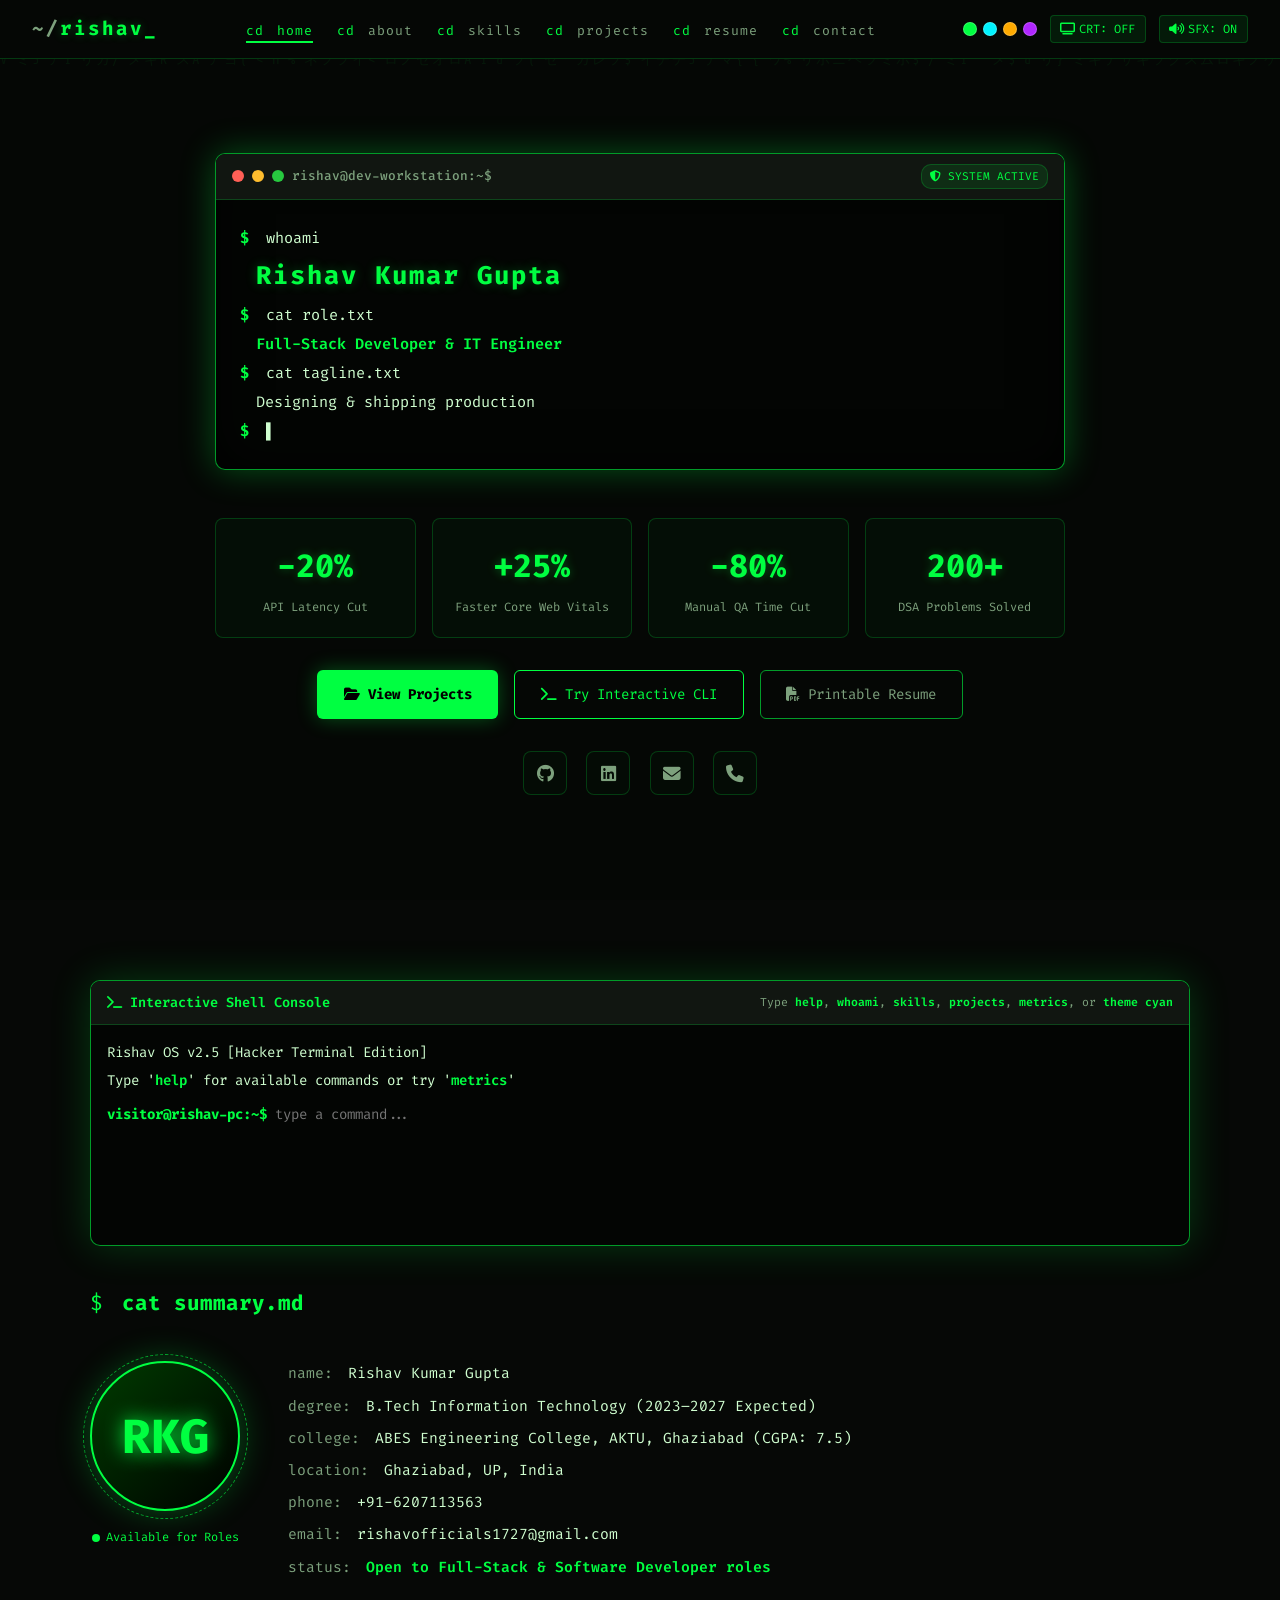
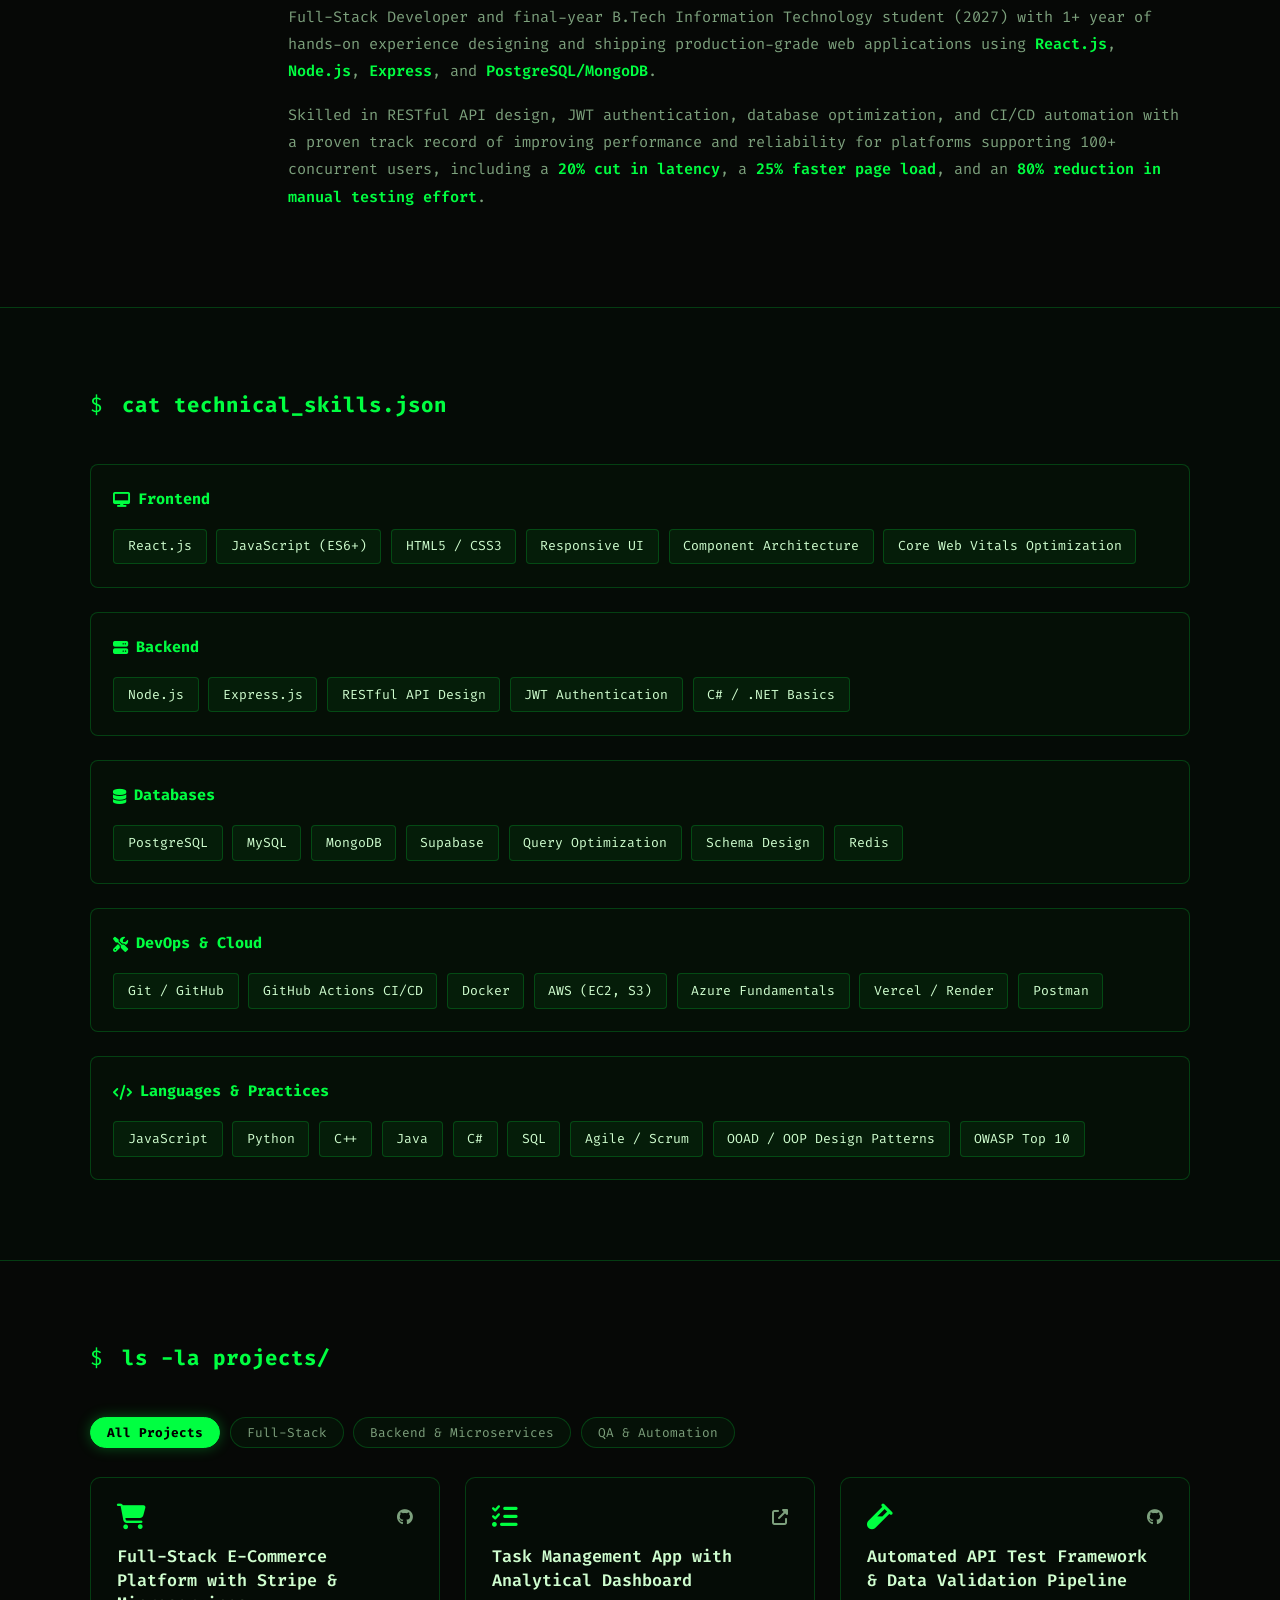
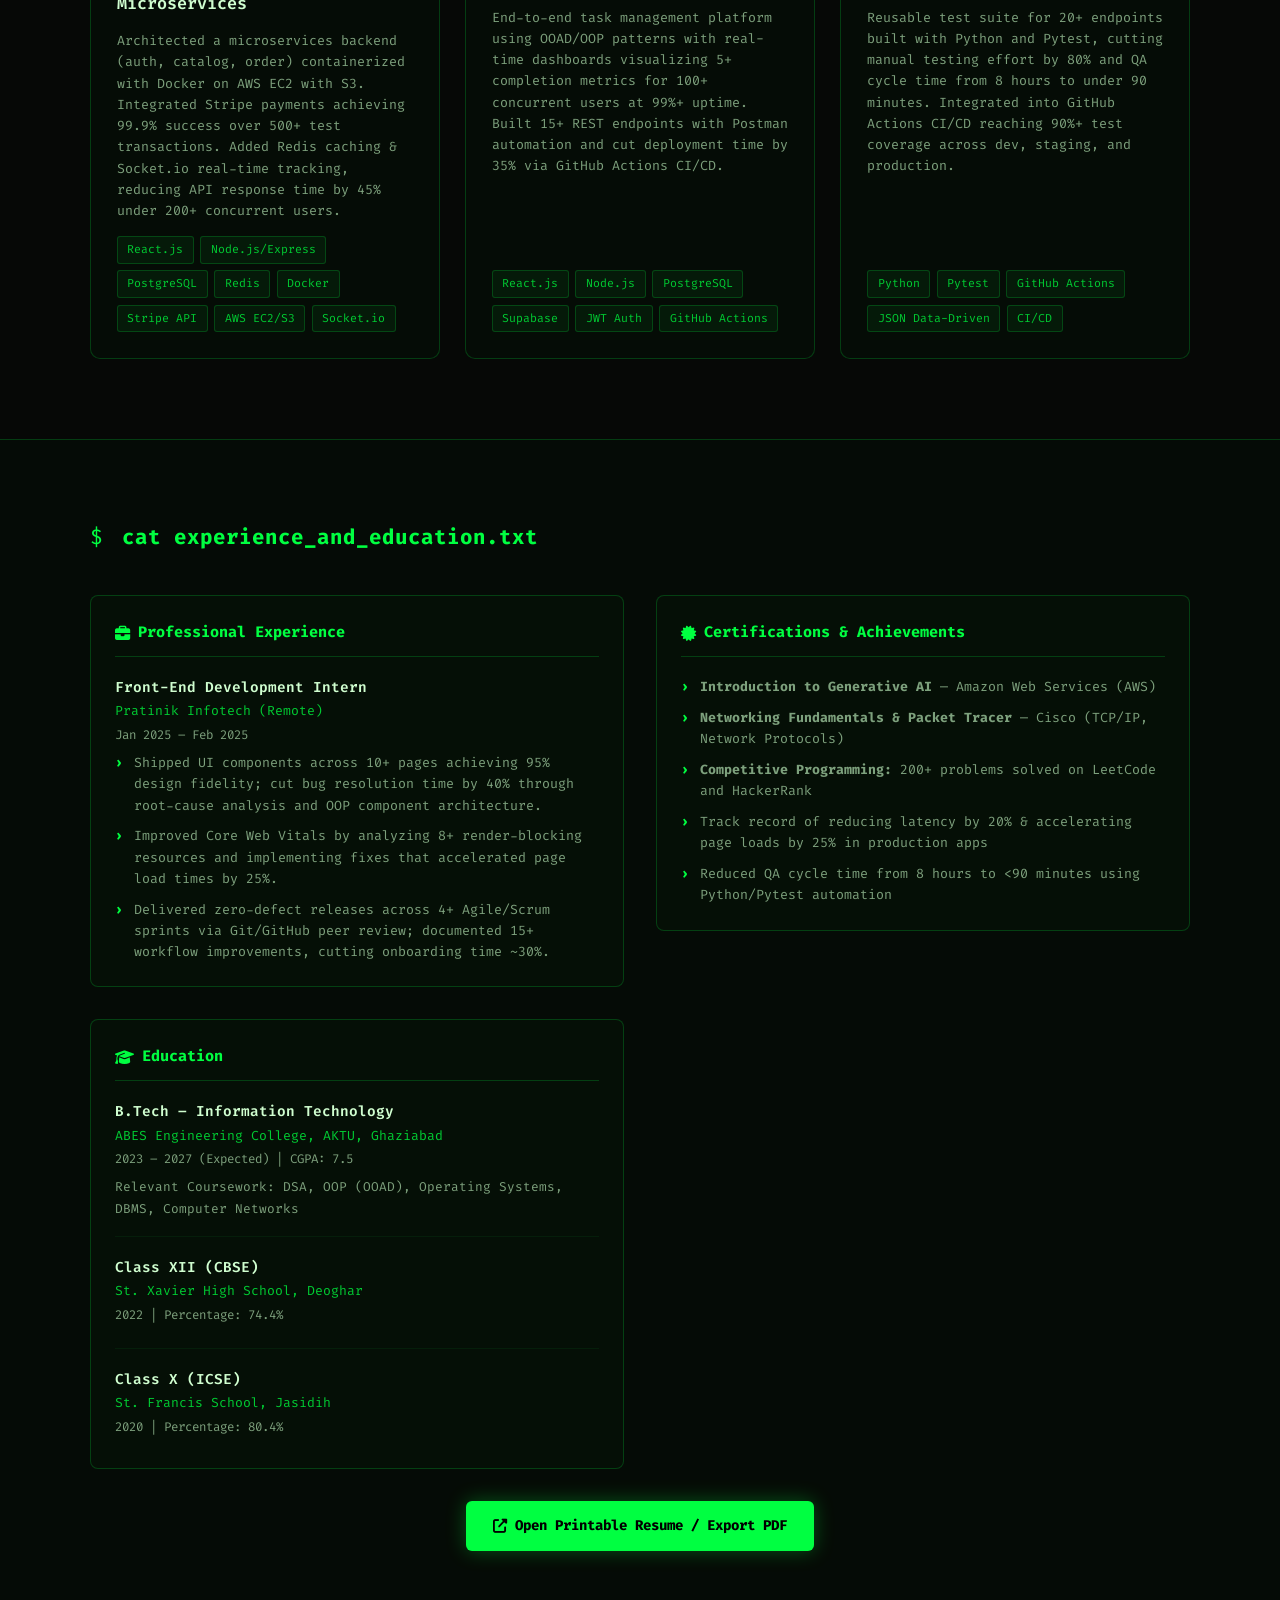
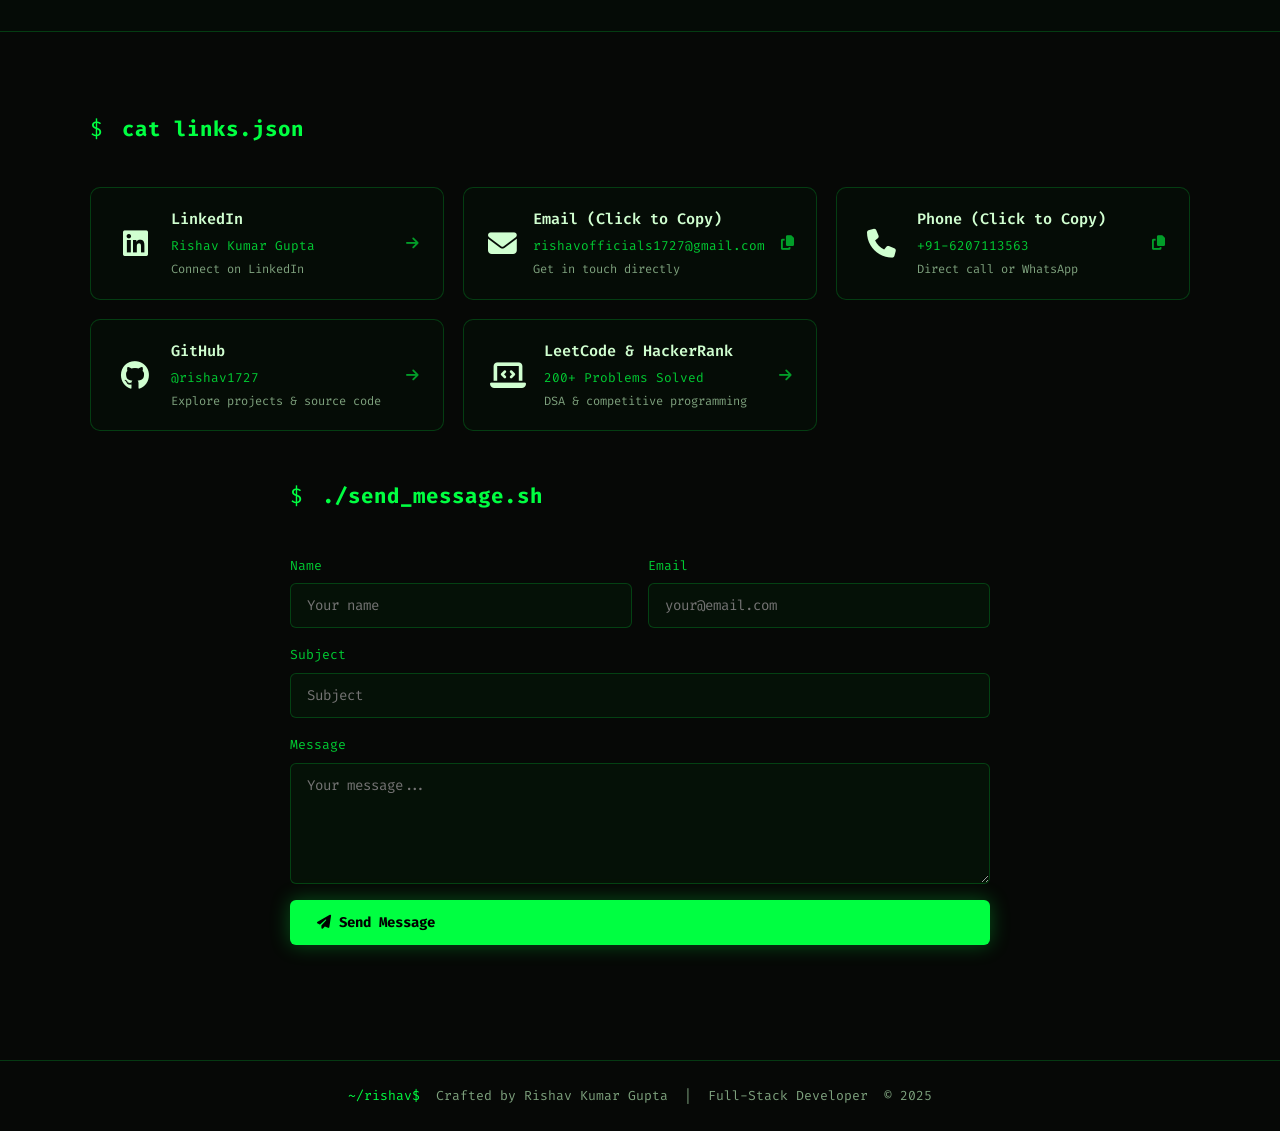
==== commit 05a2f72e: "Next-level upgrades: Interactive CLI shell, Web Audio SFX, theme color picker, CRT toggle, metrics s" ====
--- a/index.html
+++ b/index.html
@@ -15,7 +15,7 @@
 
   <!-- ========== NAVBAR ========== -->
   <nav class="navbar" id="navbar">
-    <div class="nav-brand">
+    <div class="nav-brand" onclick="window.scrollTo({top:0, behavior:'smooth'})">
       <span class="prompt">~/</span><span class="brand-name">rishav</span><span class="cursor-blink">_</span>
     </div>
     <button class="hamburger" id="hamburger" aria-label="Toggle menu">
@@ -29,6 +29,18 @@
       <li><a href="#resume" class="nav-link"><span class="cmd">cd</span> resume</a></li>
       <li><a href="#contact" class="nav-link"><span class="cmd">cd</span> contact</a></li>
     </ul>
+
+    <!-- Controls: Theme Dots, CRT Toggle, SFX Toggle -->
+    <div class="nav-controls">
+      <div class="theme-dots" title="Switch Theme Accent">
+        <span class="theme-dot green" data-color="#00ff41" title="Matrix Green"></span>
+        <span class="theme-dot cyan" data-color="#00f3ff" title="Cyber Cyan"></span>
+        <span class="theme-dot amber" data-color="#ffaa00" title="Amber Orange"></span>
+        <span class="theme-dot purple" data-color="#b026ff" title="Neon Purple"></span>
+      </div>
+      <button class="toggle-btn" id="crt-toggle" title="Toggle CRT Scanline Effect"><i class="fas fa-tv"></i> CRT: OFF</button>
+      <button class="toggle-btn" id="sfx-toggle" title="Toggle Sound Effects"><i class="fas fa-volume-up"></i> SFX: ON</button>
+    </div>
   </nav>
 
   <!-- ========== HERO ========== -->
@@ -36,31 +48,56 @@
     <div class="hero-content">
       <div class="terminal-window">
         <div class="terminal-header">
-          <span class="dot red"></span>
-          <span class="dot yellow"></span>
-          <span class="dot green"></span>
-          <span class="terminal-title">rishav@dev:~$</span>
+          <div class="terminal-dots">
+            <span class="dot red"></span>
+            <span class="dot yellow"></span>
+            <span class="dot green"></span>
+            <span class="terminal-title">rishav@dev-workstation:~$</span>
+          </div>
+          <span class="terminal-badge"><i class="fas fa-shield-alt"></i> SYSTEM ACTIVE</span>
         </div>
         <div class="terminal-body">
           <div class="line"><span class="prompt-sym">$</span> whoami</div>
-          <div class="line output name-line" id="typed-name"></div>
+          <div class="line output name-line glitch" id="typed-name" data-text="Rishav Kumar Gupta">Rishav Kumar Gupta</div>
           <div class="line"><span class="prompt-sym">$</span> cat role.txt</div>
-          <div class="line output">Full-Stack Developer</div>
+          <div class="line output green-text">Full-Stack Developer &amp; IT Engineer</div>
           <div class="line"><span class="prompt-sym">$</span> cat tagline.txt</div>
-          <div class="line output typed-tagline" id="typed-tagline"></div>
+          <div class="line output typed-tagline" id="typed-tagline">Designing &amp; shipping production-grade web apps with React, Node &amp; Docker.</div>
           <div class="line"><span class="prompt-sym">$</span> <span class="cursor-blink">▌</span></div>
         </div>
       </div>
+
+      <!-- Live Stats Cards -->
+      <div class="stats-strip">
+        <div class="stat-card">
+          <div class="stat-val">-20%</div>
+          <div class="stat-lbl">API Latency Cut</div>
+        </div>
+        <div class="stat-card">
+          <div class="stat-val">+25%</div>
+          <div class="stat-lbl">Faster Core Web Vitals</div>
+        </div>
+        <div class="stat-card">
+          <div class="stat-val">-80%</div>
+          <div class="stat-lbl">Manual QA Time Cut</div>
+        </div>
+        <div class="stat-card">
+          <div class="stat-val">200+</div>
+          <div class="stat-lbl">DSA Problems Solved</div>
+        </div>
+      </div>
+
       <div class="hero-buttons">
         <a href="#projects" class="btn btn-primary"><i class="fa fa-folder-open"></i> View Projects</a>
-        <a href="#contact" class="btn btn-secondary"><i class="fa fa-satellite-dish"></i> Contact Me</a>
-        <a href="resume.html" target="_blank" class="btn btn-outline"><i class="fa fa-file-pdf"></i> View Resume</a>
-      </div>
+        <a href="#terminal-drawer" class="btn btn-secondary"><i class="fas fa-terminal"></i> Try Interactive CLI</a>
+        <a href="resume.html" target="_blank" class="btn btn-outline"><i class="fa fa-file-pdf"></i> Printable Resume</a>
+      </div>
+
       <div class="social-bar">
-        <a href="https://github.com/rishav1727" target="_blank" class="social-icon" title="GitHub"><i class="fab fa-github"></i></a>
-        <a href="https://www.linkedin.com/in/rishav-kumar-gupta-471207292/" target="_blank" class="social-icon" title="LinkedIn"><i class="fab fa-linkedin"></i></a>
-        <a href="mailto:rishavofficials1727@gmail.com" class="social-icon" title="Email"><i class="fas fa-envelope"></i></a>
-        <a href="tel:+916207113563" class="social-icon" title="Phone"><i class="fas fa-phone"></i></a>
+        <a href="https://github.com/rishav1727" target="_blank" class="social-icon" title="GitHub Profile"><i class="fab fa-github"></i></a>
+        <a href="https://www.linkedin.com/in/rishav-kumar-gupta-471207292/" target="_blank" class="social-icon" title="LinkedIn Profile"><i class="fab fa-linkedin"></i></a>
+        <a href="mailto:rishavofficials1727@gmail.com" class="social-icon" title="Email Me"><i class="fas fa-envelope"></i></a>
+        <a href="tel:+916207113563" class="social-icon" title="Call Me"><i class="fas fa-phone"></i></a>
       </div>
     </div>
   </section>
@@ -68,6 +105,25 @@
   <!-- ========== ABOUT ========== -->
   <section class="section" id="about">
     <div class="container">
+
+      <!-- INTERACTIVE TERMINAL DRAWER -->
+      <div class="cli-drawer" id="terminal-drawer">
+        <div class="cli-header">
+          <span class="cli-title"><i class="fas fa-terminal"></i> Interactive Shell Console</span>
+          <span class="cli-hint">Type <span class="green-text">help</span>, <span class="green-text">whoami</span>, <span class="green-text">skills</span>, <span class="green-text">projects</span>, <span class="green-text">metrics</span>, or <span class="green-text">theme cyan</span></span>
+        </div>
+        <div class="cli-body" id="cli-body">
+          <div class="cli-history" id="cli-history">
+            <div class="cli-line">Rishav OS v2.5 [Hacker Terminal Edition]</div>
+            <div class="cli-line">Type '<span class="green-text">help</span>' for available commands or try '<span class="green-text">metrics</span>'</div>
+          </div>
+          <div class="cli-input-row">
+            <span class="cli-prompt">visitor@rishav-pc:~$</span>
+            <input type="text" class="cli-input" id="cli-input" placeholder="type a command..." autocomplete="off" />
+          </div>
+        </div>
+      </div>
+
       <div class="section-header">
         <span class="prompt">$</span> <span class="sec-title">cat summary.md</span>
       </div>
@@ -95,7 +151,7 @@
             Full-Stack Developer and final-year B.Tech Information Technology student (2027) with 1+ year of hands-on experience designing and shipping production-grade web applications using <span class="highlight">React.js</span>, <span class="highlight">Node.js</span>, <span class="highlight">Express</span>, and <span class="highlight">PostgreSQL/MongoDB</span>.
           </p>
           <p class="about-para">
-            Skilled in RESTful API design, JWT authentication, database optimization, and CI/CD automation with a track record of improving performance and reliability for platforms supporting 100+ concurrent users, including a <span class="highlight">20% cut in latency</span>, a <span class="highlight">25% faster page load</span>, and an <span class="highlight">80% reduction in manual testing effort</span>.
+            Skilled in RESTful API design, JWT authentication, database optimization, and CI/CD automation with a proven track record of improving performance and reliability for platforms supporting 100+ concurrent users, including a <span class="highlight">20% cut in latency</span>, a <span class="highlight">25% faster page load</span>, and an <span class="highlight">80% reduction in manual testing effort</span>.
           </p>
         </div>
       </div>
@@ -184,14 +240,23 @@
       <div class="section-header">
         <span class="prompt">$</span> <span class="sec-title">ls -la projects/</span>
       </div>
+
+      <!-- Category Filter Tabs -->
+      <div class="project-filters">
+        <button class="filter-btn active" data-filter="all">All Projects</button>
+        <button class="filter-btn" data-filter="fullstack">Full-Stack</button>
+        <button class="filter-btn" data-filter="backend">Backend &amp; Microservices</button>
+        <button class="filter-btn" data-filter="qa">QA &amp; Automation</button>
+      </div>
+
       <div class="projects-grid">
 
         <!-- Project 1 -->
-        <div class="project-card">
+        <div class="project-card" data-category="fullstack backend">
           <div class="card-header">
             <i class="fas fa-shopping-cart folder-icon"></i>
             <div class="card-links">
-              <a href="#" target="_blank" title="GitHub Code"><i class="fab fa-github"></i></a>
+              <a href="https://github.com/rishav1727" target="_blank" title="GitHub Code"><i class="fab fa-github"></i></a>
             </div>
           </div>
           <h3 class="project-title">Full-Stack E-Commerce Platform with Stripe &amp; Microservices</h3>
@@ -211,11 +276,11 @@
         </div>
 
         <!-- Project 2 -->
-        <div class="project-card">
+        <div class="project-card" data-category="fullstack">
           <div class="card-header">
             <i class="fas fa-tasks folder-icon"></i>
             <div class="card-links">
-              <a href="#" target="_blank" title="Live Demo"><i class="fas fa-external-link-alt"></i></a>
+              <a href="https://github.com/rishav1727" target="_blank" title="Live Demo"><i class="fas fa-external-link-alt"></i></a>
             </div>
           </div>
           <h3 class="project-title">Task Management App with Analytical Dashboard</h3>
@@ -233,11 +298,11 @@
         </div>
 
         <!-- Project 3 -->
-        <div class="project-card">
+        <div class="project-card" data-category="qa backend">
           <div class="card-header">
             <i class="fas fa-vial folder-icon"></i>
             <div class="card-links">
-              <a href="#" target="_blank" title="GitHub Repository"><i class="fab fa-github"></i></a>
+              <a href="https://github.com/rishav1727" target="_blank" title="GitHub Repository"><i class="fab fa-github"></i></a>
             </div>
           </div>
           <h3 class="project-title">Automated API Test Framework &amp; Data Validation Pipeline</h3>
@@ -337,37 +402,37 @@
           <div class="link-info">
             <span class="link-platform">LinkedIn</span>
             <span class="link-handle">Rishav Kumar Gupta</span>
-            <span class="link-desc">Professional network &amp; experience</span>
+            <span class="link-desc">Connect on LinkedIn</span>
           </div>
           <i class="fas fa-arrow-right link-arrow"></i>
         </a>
 
-        <a href="mailto:rishavofficials1727@gmail.com" class="link-card email">
+        <div class="link-card email" title="Click to copy email address">
           <i class="fas fa-envelope link-icon"></i>
           <div class="link-info">
-            <span class="link-platform">Email</span>
+            <span class="link-platform">Email (Click to Copy)</span>
             <span class="link-handle">rishavofficials1727@gmail.com</span>
-            <span class="link-desc">Get in touch via email</span>
-          </div>
-          <i class="fas fa-arrow-right link-arrow"></i>
-        </a>
-
-        <a href="tel:+916207113563" class="link-card codechef">
+            <span class="link-desc">Get in touch directly</span>
+          </div>
+          <i class="fas fa-copy link-arrow"></i>
+        </div>
+
+        <div class="link-card codechef" title="Click to copy phone number">
           <i class="fas fa-phone link-icon"></i>
           <div class="link-info">
-            <span class="link-platform">Phone</span>
+            <span class="link-platform">Phone (Click to Copy)</span>
             <span class="link-handle">+91-6207113563</span>
-            <span class="link-desc">Direct contact</span>
-          </div>
-          <i class="fas fa-arrow-right link-arrow"></i>
-        </a>
+            <span class="link-desc">Direct call or WhatsApp</span>
+          </div>
+          <i class="fas fa-copy link-arrow"></i>
+        </div>
 
         <a href="https://github.com/rishav1727" target="_blank" class="link-card github">
           <i class="fab fa-github link-icon"></i>
           <div class="link-info">
             <span class="link-platform">GitHub</span>
-            <span class="link-handle">Rishav Kumar Gupta</span>
-            <span class="link-desc">Repositories &amp; project source code</span>
+            <span class="link-handle">@rishav1727</span>
+            <span class="link-desc">Explore projects &amp; source code</span>
           </div>
           <i class="fas fa-arrow-right link-arrow"></i>
         </a>
--- a/style.css
+++ b/style.css
@@ -1,24 +1,24 @@
 /* =============================================
-   RISHAV PORTFOLIO — Terminal / Hacker Theme
+   RISHAV PORTFOLIO — Next-Level Cyberpunk Hacker Theme
    ============================================= */
 
-/* ---- RESET & BASE ---- */
 *, *::before, *::after { box-sizing: border-box; margin: 0; padding: 0; }
 
 :root {
   --green: #00ff41;
   --green-dim: #00cc33;
   --green-dark: #003b00;
-  --green-glow: rgba(0, 255, 65, 0.25);
-  --bg: #0a0a0a;
-  --bg2: #0d0d0d;
-  --bg3: #111111;
+  --green-glow: rgba(0, 255, 65, 0.3);
+  --bg: #060806;
+  --bg2: #0b0e0b;
+  --bg3: #111611;
   --border: rgba(0, 255, 65, 0.2);
-  --border-bright: rgba(0, 255, 65, 0.5);
-  --text: #c8ffc8;
-  --text-dim: #6b8f6b;
+  --border-bright: rgba(0, 255, 65, 0.6);
+  --text: #d0ffd0;
+  --text-dim: #7da17d;
   --red: #ff4444;
   --yellow: #ffcc00;
+  --cyan: #00f3ff;
   --font-mono: 'Fira Code', 'Share Tech Mono', monospace;
 }
 
@@ -30,22 +30,36 @@
   color: var(--text);
   overflow-x: hidden;
   line-height: 1.7;
+  position: relative;
 }
 
 a { text-decoration: none; color: inherit; }
 ul { list-style: none; }
 
-/* ---- MATRIX CANVAS ---- */
+/* ========== CRT SCANLINE OVERLAY ========== */
+body.crt::before {
+  content: " ";
+  display: block;
+  position: fixed;
+  top: 0; left: 0; bottom: 0; right: 0;
+  background: linear-gradient(rgba(18, 16, 16, 0) 50%, rgba(0, 0, 0, 0.25) 50%), linear-gradient(90deg, rgba(255, 0, 0, 0.03), rgba(0, 255, 0, 0.01), rgba(0, 0, 255, 0.03));
+  z-index: 9999;
+  background-size: 100% 3px, 6px 100%;
+  pointer-events: none;
+  opacity: 0.8;
+}
+
+/* ========== MATRIX CANVAS ========== */
 #matrix-canvas {
   position: fixed;
   top: 0; left: 0;
   width: 100%; height: 100%;
   z-index: 0;
-  opacity: 0.04;
+  opacity: 0.06;
   pointer-events: none;
 }
 
-/* ---- SCROLLBAR ---- */
+/* ========== SCROLLBAR ========== */
 ::-webkit-scrollbar { width: 6px; }
 ::-webkit-scrollbar-track { background: var(--bg); }
 ::-webkit-scrollbar-thumb { background: var(--green-dim); border-radius: 3px; }
@@ -57,10 +71,11 @@
   display: flex;
   align-items: center;
   justify-content: space-between;
-  padding: 1rem 2rem;
-  background: rgba(10, 10, 10, 0.92);
+  padding: 0.8rem 2rem;
+  background: rgba(6, 8, 6, 0.94);
   backdrop-filter: blur(12px);
   border-bottom: 1px solid var(--border);
+  transition: padding 0.3s;
 }
 
 .nav-brand {
@@ -68,32 +83,74 @@
   font-weight: 700;
   color: var(--green);
   letter-spacing: 2px;
+  cursor: pointer;
 }
 .nav-brand .prompt { color: var(--text-dim); }
-.brand-name { color: var(--green); }
+.brand-name { color: var(--green); text-shadow: 0 0 10px var(--green-glow); }
 
 .nav-links {
   display: flex;
-  gap: 2rem;
+  gap: 1.5rem;
   align-items: center;
 }
 .nav-link {
   color: var(--text-dim);
-  font-size: 0.85rem;
+  font-size: 0.82rem;
   letter-spacing: 1px;
   transition: color 0.2s;
   position: relative;
 }
 .nav-link .cmd { color: var(--green); margin-right: 4px; }
-.nav-link:hover { color: var(--green); }
+.nav-link:hover, .nav-link.active { color: var(--green); }
 .nav-link::after {
   content: '';
   position: absolute; bottom: -4px; left: 0;
-  width: 0; height: 1px;
+  width: 0; height: 2px;
   background: var(--green);
   transition: width 0.3s;
 }
-.nav-link:hover::after { width: 100%; }
+.nav-link:hover::after, .nav-link.active::after { width: 100%; }
+
+/* Controls in Nav */
+.nav-controls {
+  display: flex;
+  align-items: center;
+  gap: 0.8rem;
+}
+
+.toggle-btn {
+  background: rgba(0, 255, 65, 0.08);
+  border: 1px solid var(--border);
+  color: var(--green);
+  padding: 0.3rem 0.6rem;
+  border-radius: 4px;
+  font-family: var(--font-mono);
+  font-size: 0.75rem;
+  cursor: pointer;
+  transition: all 0.2s;
+  display: flex;
+  align-items: center;
+  gap: 4px;
+}
+.toggle-btn:hover {
+  background: var(--green-glow);
+  border-color: var(--green);
+  box-shadow: 0 0 10px var(--green-glow);
+}
+
+.theme-dots { display: flex; gap: 6px; align-items: center; }
+.theme-dot {
+  width: 14px; height: 14px;
+  border-radius: 50%;
+  cursor: pointer;
+  border: 1px solid rgba(255,255,255,0.2);
+  transition: transform 0.2s, box-shadow 0.2s;
+}
+.theme-dot:hover { transform: scale(1.25); }
+.theme-dot.green { background: #00ff41; }
+.theme-dot.cyan { background: #00f3ff; }
+.theme-dot.amber { background: #ffaa00; }
+.theme-dot.purple { background: #b026ff; }
 
 .hamburger {
   display: none;
@@ -112,25 +169,19 @@
   transition: all 0.3s;
 }
 
-/* ========== CURSOR BLINK ========== */
-.cursor-blink {
-  animation: blink 1s step-end infinite;
-}
-@keyframes blink { 0%,100% { opacity: 1; } 50% { opacity: 0; } }
-
 /* ========== HERO ========== */
 .hero {
   min-height: 100vh;
   display: flex;
   align-items: center;
   justify-content: center;
-  padding: 6rem 2rem 2rem;
+  padding: 6rem 2rem 3rem;
   position: relative;
   z-index: 1;
 }
 
 .hero-content {
-  max-width: 700px;
+  max-width: 850px;
   width: 100%;
   display: flex;
   flex-direction: column;
@@ -138,12 +189,13 @@
   gap: 2rem;
 }
 
+/* ========== TERMINAL WINDOW ========== */
 .terminal-window {
   width: 100%;
-  background: rgba(0, 0, 0, 0.85);
+  background: rgba(4, 6, 4, 0.92);
   border: 1px solid var(--border-bright);
   border-radius: 10px;
-  box-shadow: 0 0 40px var(--green-glow), inset 0 0 40px rgba(0,0,0,0.5);
+  box-shadow: 0 0 35px var(--green-glow), inset 0 0 50px rgba(0,0,0,0.8);
   overflow: hidden;
 }
 
@@ -152,26 +204,63 @@
   padding: 10px 16px;
   display: flex;
   align-items: center;
-  gap: 8px;
+  justify-content: space-between;
   border-bottom: 1px solid var(--border);
 }
-.dot { width: 12px; height: 12px; border-radius: 50%; }
+.terminal-dots { display: flex; align-items: center; gap: 8px; }
+.dot { width: 12px; height: 12px; border-radius: 50%; display: inline-block; }
 .dot.red { background: #ff5f56; }
 .dot.yellow { background: #ffbd2e; }
 .dot.green { background: #27c93f; }
-.terminal-title { margin-left: 8px; color: var(--text-dim); font-size: 0.8rem; }
+.terminal-title { color: var(--text-dim); font-size: 0.8rem; font-weight: 500; }
+.terminal-badge {
+  font-size: 0.7rem;
+  color: var(--green);
+  background: rgba(0, 255, 65, 0.1);
+  padding: 2px 8px;
+  border-radius: 10px;
+  border: 1px solid var(--border);
+}
 
 .terminal-body {
   padding: 1.5rem;
-  font-size: 1rem;
-  line-height: 2;
+  font-size: 0.95rem;
+  line-height: 1.9;
 }
 .terminal-body .line { display: block; }
-.prompt-sym { color: var(--green); margin-right: 8px; }
+.prompt-sym { color: var(--green); margin-right: 8px; font-weight: 700; }
 .output { color: var(--text); padding-left: 16px; }
-.name-line { color: var(--green); font-size: 1.5rem; font-weight: 700; letter-spacing: 2px; }
-
-/* ---- Hero buttons ---- */
+.name-line { color: var(--green); font-size: 1.6rem; font-weight: 700; letter-spacing: 2px; text-shadow: 0 0 12px var(--green-glow); }
+
+/* Glitch Effect */
+.glitch {
+  position: relative;
+  display: inline-block;
+}
+.glitch::before, .glitch::after {
+  content: attr(data-text);
+  position: absolute;
+  top: 0; left: 0; width: 100%; height: 100%;
+  clip: rect(0, 0, 0, 0);
+}
+.glitch:hover::before {
+  left: -2px; text-shadow: 2px 0 var(--cyan);
+  animation: glitch-anim 2s infinite linear alternate-reverse;
+}
+.glitch:hover::after {
+  left: 2px; text-shadow: -2px 0 var(--red);
+  animation: glitch-anim2 3s infinite linear alternate-reverse;
+}
+@keyframes glitch-anim {
+  0% { clip: rect(10px, 9999px, 30px, 0); }
+  20% { clip: rect(40px, 9999px, 10px, 0); }
+  40% { clip: rect(25px, 9999px, 50px, 0); }
+  60% { clip: rect(60px, 9999px, 20px, 0); }
+  80% { clip: rect(15px, 9999px, 80px, 0); }
+  100% { clip: rect(35px, 9999px, 45px, 0); }
+}
+
+/* ========== HERO BUTTONS ========== */
 .hero-buttons {
   display: flex;
   gap: 1rem;
@@ -183,41 +272,38 @@
   display: inline-flex;
   align-items: center;
   gap: 8px;
-  padding: 0.7rem 1.5rem;
+  padding: 0.75rem 1.6rem;
   border-radius: 6px;
   font-family: var(--font-mono);
-  font-size: 0.9rem;
+  font-size: 0.88rem;
   cursor: pointer;
-  transition: all 0.2s;
+  transition: all 0.25s ease;
   border: 1px solid transparent;
 }
 .btn-primary {
   background: var(--green);
   color: #000;
   font-weight: 700;
-  box-shadow: 0 0 18px var(--green-glow);
-}
-.btn-primary:hover { background: #00ff99; box-shadow: 0 0 30px rgba(0,255,153,0.5); transform: translateY(-2px); }
+  box-shadow: 0 0 20px var(--green-glow);
+}
+.btn-primary:hover { background: #00ff88; box-shadow: 0 0 32px rgba(0,255,136,0.6); transform: translateY(-2px); }
 
 .btn-secondary {
   background: transparent;
   border-color: var(--green);
   color: var(--green);
 }
-.btn-secondary:hover { background: var(--green-glow); transform: translateY(-2px); }
+.btn-secondary:hover { background: var(--green-glow); transform: translateY(-2px); box-shadow: 0 0 20px var(--green-glow); }
 
 .btn-outline {
   background: transparent;
-  border-color: var(--text-dim);
+  border-color: var(--border-bright);
   color: var(--text-dim);
 }
 .btn-outline:hover { border-color: var(--green); color: var(--green); transform: translateY(-2px); }
 
-/* ---- Social Bar ---- */
-.social-bar {
-  display: flex;
-  gap: 1.2rem;
-}
+/* ========== SOCIAL BAR ========== */
+.social-bar { display: flex; gap: 1.2rem; }
 .social-icon {
   width: 44px; height: 44px;
   border: 1px solid var(--border);
@@ -228,12 +314,87 @@
   color: var(--text-dim);
   font-size: 1.1rem;
   transition: all 0.25s;
+  background: rgba(0, 255, 65, 0.02);
 }
 .social-icon:hover {
   border-color: var(--green);
   color: var(--green);
-  box-shadow: 0 0 14px var(--green-glow);
+  box-shadow: 0 0 16px var(--green-glow);
+  transform: translateY(-4px);
+}
+
+/* ========== STATS COUNTER STRIP ========== */
+.stats-strip {
+  width: 100%;
+  display: grid;
+  grid-template-columns: repeat(auto-fit, minmax(180px, 1fr));
+  gap: 1rem;
+  margin-top: 1rem;
+}
+.stat-card {
+  background: rgba(0, 255, 65, 0.03);
+  border: 1px solid var(--border);
+  border-radius: 8px;
+  padding: 1.2rem 1rem;
+  text-align: center;
+  transition: all 0.3s;
+}
+.stat-card:hover {
+  border-color: var(--border-bright);
+  box-shadow: 0 0 20px var(--green-glow);
   transform: translateY(-3px);
+}
+.stat-val {
+  font-size: 2rem;
+  font-weight: 700;
+  color: var(--green);
+  text-shadow: 0 0 10px var(--green-glow);
+}
+.stat-lbl {
+  font-size: 0.75rem;
+  color: var(--text-dim);
+  margin-top: 4px;
+}
+
+/* ========== INTERACTIVE CLI TERMINAL DRAWER ========== */
+.cli-drawer {
+  background: rgba(4, 6, 4, 0.95);
+  border: 1px solid var(--border-bright);
+  border-radius: 10px;
+  box-shadow: 0 0 40px rgba(0,255,65,0.2);
+  margin-bottom: 2.5rem;
+  overflow: hidden;
+}
+.cli-header {
+  background: var(--bg3);
+  padding: 10px 16px;
+  display: flex;
+  justify-content: space-between;
+  align-items: center;
+  border-bottom: 1px solid var(--border);
+}
+.cli-title { font-size: 0.85rem; color: var(--green); font-weight: 600; }
+.cli-hint { font-size: 0.72rem; color: var(--text-dim); }
+.cli-body {
+  height: 220px;
+  overflow-y: auto;
+  padding: 1rem;
+  font-size: 0.88rem;
+  display: flex;
+  flex-direction: column;
+  gap: 6px;
+}
+.cli-history { display: flex; flex-direction: column; gap: 4px; }
+.cli-input-row { display: flex; align-items: center; gap: 8px; margin-top: 4px; }
+.cli-prompt { color: var(--green); font-weight: 700; }
+.cli-input {
+  flex: 1;
+  background: transparent;
+  border: none;
+  outline: none;
+  color: var(--text);
+  font-family: var(--font-mono);
+  font-size: 0.88rem;
 }
 
 /* ========== SECTIONS ========== */
@@ -243,7 +404,6 @@
   padding: 5rem 2rem;
 }
 .alt-bg { background: rgba(0, 255, 65, 0.015); border-top: 1px solid var(--border); border-bottom: 1px solid var(--border); }
-
 .container { max-width: 1100px; margin: 0 auto; }
 
 .section-header {
@@ -252,7 +412,7 @@
   color: var(--text-dim);
 }
 .section-header .prompt { color: var(--green); margin-right: 8px; }
-.sec-title { color: var(--green); font-weight: 700; }
+.sec-title { color: var(--green); font-weight: 700; letter-spacing: 1px; }
 
 /* ========== ABOUT ========== */
 .about-grid {
@@ -261,27 +421,25 @@
   gap: 3rem;
   align-items: start;
 }
-
 .avatar-frame {
   display: flex;
   flex-direction: column;
   align-items: center;
   gap: 1rem;
 }
-
 .avatar-inner {
   width: 150px; height: 150px;
   border-radius: 50%;
   background: linear-gradient(135deg, var(--green-dark), #000);
   border: 2px solid var(--green);
-  box-shadow: 0 0 30px var(--green-glow);
+  box-shadow: 0 0 35px var(--green-glow);
   display: flex;
   align-items: center;
   justify-content: center;
   position: relative;
 }
 .avatar-initials {
-  font-size: 3.5rem;
+  font-size: 3rem;
   font-weight: 700;
   color: var(--green);
   text-shadow: 0 0 20px var(--green);
@@ -291,7 +449,7 @@
   width: 165px; height: 165px;
   border-radius: 50%;
   border: 1px dashed var(--border-bright);
-  animation: spin 12s linear infinite;
+  animation: spin 14s linear infinite;
   top: -7px; left: -7px;
 }
 @keyframes spin { to { transform: rotate(360deg); } }
@@ -312,58 +470,90 @@
 @keyframes pulse { 0%,100%{box-shadow:0 0 0 0 rgba(0,255,65,.6)} 50%{box-shadow:0 0 0 6px rgba(0,255,65,0)} }
 
 .info-block { margin-bottom: 1.5rem; }
-.info-line { margin-bottom: 0.4rem; }
+.info-line { margin-bottom: 0.45rem; font-size: 0.92rem; }
 .key { color: var(--text-dim); margin-right: 6px; }
 .val { color: var(--text); }
-.green-text { color: var(--green); }
+.green-text { color: var(--green); font-weight: 600; }
 .highlight { color: var(--green); font-weight: 600; }
-.about-para { color: var(--text-dim); margin-bottom: 1rem; font-size: 0.95rem; }
-
-/* ========== SKILLS ========== */
+.about-para { color: var(--text-dim); margin-bottom: 1rem; font-size: 0.95rem; line-height: 1.8; }
+
+/* ========== SKILLS METERS ========== */
 .skills-categories { display: flex; flex-direction: column; gap: 1.5rem; }
 .skill-cat {
-  background: rgba(0,255,65,0.03);
+  background: rgba(0,255,65,0.02);
   border: 1px solid var(--border);
   border-radius: 8px;
-  padding: 1.2rem 1.5rem;
+  padding: 1.4rem;
   transition: border-color 0.3s;
 }
-.skill-cat:hover { border-color: var(--border-bright); box-shadow: 0 0 16px var(--green-glow); }
+.skill-cat:hover { border-color: var(--border-bright); box-shadow: 0 0 20px var(--green-glow); }
 .cat-title {
   color: var(--green);
   font-size: 0.95rem;
-  margin-bottom: 0.8rem;
+  margin-bottom: 1rem;
   display: flex;
   align-items: center;
   gap: 8px;
 }
-.skill-tags { display: flex; flex-wrap: wrap; gap: 0.5rem; }
+.skill-tags { display: flex; flex-wrap: wrap; gap: 0.6rem; }
 .tag {
-  background: rgba(0,255,65,0.07);
+  background: rgba(0,255,65,0.06);
   border: 1px solid var(--border);
   border-radius: 4px;
-  padding: 0.3rem 0.8rem;
+  padding: 0.35rem 0.85rem;
+  font-size: 0.82rem;
+  color: var(--text);
+  transition: all 0.25s;
+  cursor: default;
+}
+.tag:hover {
+  background: var(--green-glow);
+  border-color: var(--green);
+  color: var(--green);
+  box-shadow: 0 0 12px var(--green-glow);
+  transform: translateY(-2px);
+}
+
+/* ========== PROJECTS WITH FILTER ========== */
+.project-filters {
+  display: flex;
+  gap: 0.6rem;
+  margin-bottom: 1.8rem;
+  flex-wrap: wrap;
+}
+.filter-btn {
+  background: rgba(0,255,65,0.04);
+  border: 1px solid var(--border);
+  color: var(--text-dim);
+  padding: 0.4rem 1rem;
+  border-radius: 20px;
+  font-family: var(--font-mono);
   font-size: 0.8rem;
-  color: var(--text);
+  cursor: pointer;
   transition: all 0.2s;
 }
-.tag:hover { background: var(--green-glow); border-color: var(--green); color: var(--green); }
-
-/* ========== PROJECTS ========== */
+.filter-btn:hover, .filter-btn.active {
+  background: var(--green);
+  color: #000;
+  font-weight: 700;
+  border-color: var(--green);
+  box-shadow: 0 0 14px var(--green-glow);
+}
+
 .projects-grid {
   display: grid;
-  grid-template-columns: repeat(auto-fill, minmax(280px, 1fr));
-  gap: 1.5rem;
+  grid-template-columns: repeat(auto-fill, minmax(310px, 1fr));
+  gap: 1.6rem;
 }
 
 .project-card {
   background: rgba(0,255,65,0.02);
   border: 1px solid var(--border);
   border-radius: 10px;
-  padding: 1.5rem;
+  padding: 1.6rem;
   display: flex;
   flex-direction: column;
-  gap: 0.8rem;
+  gap: 0.9rem;
   transition: all 0.3s;
   position: relative;
   overflow: hidden;
@@ -377,7 +567,7 @@
   opacity: 0;
   transition: opacity 0.3s;
 }
-.project-card:hover { border-color: var(--border-bright); transform: translateY(-4px); box-shadow: 0 8px 30px var(--green-glow); }
+.project-card:hover { border-color: var(--border-bright); transform: translateY(-5px); box-shadow: 0 10px 35px var(--green-glow); }
 .project-card:hover::before { opacity: 1; }
 
 .card-header { display: flex; justify-content: space-between; align-items: center; }
@@ -386,8 +576,8 @@
 .card-links a { color: var(--text-dim); font-size: 1rem; transition: color 0.2s; }
 .card-links a:hover { color: var(--green); }
 
-.project-title { color: var(--text); font-size: 1rem; font-weight: 600; }
-.project-desc { color: var(--text-dim); font-size: 0.82rem; line-height: 1.6; flex: 1; }
+.project-title { color: var(--text); font-size: 1.05rem; font-weight: 600; line-height: 1.4; }
+.project-desc { color: var(--text-dim); font-size: 0.83rem; line-height: 1.6; flex: 1; }
 .project-tags { display: flex; flex-wrap: wrap; gap: 0.4rem; margin-top: auto; }
 .ptag {
   background: rgba(0,255,65,0.06);
@@ -398,7 +588,7 @@
   color: var(--green-dim);
 }
 
-/* ========== RESUME ========== */
+/* ========== RESUME & TIMELINE ========== */
 .resume-container { display: grid; grid-template-columns: 1fr 1fr; gap: 2rem; }
 .resume-col { display: flex; flex-direction: column; gap: 2rem; }
 .resume-block {
@@ -423,17 +613,17 @@
 .rb-item-org { color: var(--green-dim); font-size: 0.82rem; }
 .rb-item-date { color: var(--text-dim); font-size: 0.78rem; margin: 2px 0 6px; }
 .rb-item-desc { color: var(--text-dim); font-size: 0.8rem; }
-.rb-list { display: flex; flex-direction: column; gap: 0.5rem; }
-.rb-list li { color: var(--text-dim); font-size: 0.85rem; padding-left: 1.2rem; position: relative; }
-.rb-list li::before { content: '›'; position: absolute; left: 0; color: var(--green); }
+.rb-list { display: flex; flex-direction: column; gap: 0.6rem; }
+.rb-list li { color: var(--text-dim); font-size: 0.83rem; padding-left: 1.2rem; position: relative; line-height: 1.6; }
+.rb-list li::before { content: '›'; position: absolute; left: 0; color: var(--green); font-weight: 700; }
 
 .resume-cta { margin-top: 2rem; text-align: center; }
 
-/* ========== LINKS / CONTACT ========== */
+/* ========== LINKS / CONTACT & COPY TOAST ========== */
 .links-grid {
   display: grid;
   grid-template-columns: repeat(auto-fill, minmax(300px, 1fr));
-  gap: 1rem;
+  gap: 1.2rem;
 }
 .link-card {
   display: flex;
@@ -446,10 +636,11 @@
   transition: all 0.3s;
   position: relative;
   overflow: hidden;
-}
-.link-card:hover { border-color: var(--border-bright); transform: translateX(4px); }
+  cursor: pointer;
+}
+.link-card:hover { border-color: var(--border-bright); transform: translateX(5px); box-shadow: 0 0 20px var(--green-glow); }
 .link-icon { font-size: 1.8rem; width: 40px; text-align: center; transition: transform 0.3s; }
-.link-card:hover .link-icon { transform: scale(1.1); }
+.link-card:hover .link-icon { transform: scale(1.15); }
 .link-info { flex: 1; display: flex; flex-direction: column; gap: 2px; }
 .link-platform { color: var(--text); font-weight: 600; font-size: 0.95rem; }
 .link-handle { color: var(--green-dim); font-size: 0.8rem; }
@@ -457,19 +648,23 @@
 .link-arrow { color: var(--border-bright); font-size: 0.9rem; transition: transform 0.2s; }
 .link-card:hover .link-arrow { transform: translateX(4px); color: var(--green); }
 
-/* Platform colours */
-.github .link-icon { color: #f0f0f0; }
-.github:hover { border-color: rgba(240,240,240,0.3); box-shadow: 0 0 16px rgba(240,240,240,0.08); }
-.linkedin .link-icon { color: #0a66c2; }
-.linkedin:hover { border-color: rgba(10,102,194,0.4); box-shadow: 0 0 16px rgba(10,102,194,0.15); }
-.codechef .link-icon { color: #5b4638; }
-.codechef:hover { border-color: rgba(164,108,70,0.4); box-shadow: 0 0 16px rgba(164,108,70,0.15); }
-.leetcode .link-icon { color: #ffa116; }
-.leetcode:hover { border-color: rgba(255,161,22,0.4); box-shadow: 0 0 16px rgba(255,161,22,0.15); }
-.email .link-icon { color: var(--green); }
-.email:hover { border-color: var(--border-bright); }
-.twitter .link-icon { color: #1d9bf0; }
-.twitter:hover { border-color: rgba(29,155,240,0.4); }
+/* Copy Toast */
+.toast-msg {
+  position: fixed;
+  bottom: 2rem; right: 2rem;
+  background: var(--green);
+  color: #000;
+  padding: 0.8rem 1.4rem;
+  border-radius: 6px;
+  font-weight: 700;
+  font-size: 0.88rem;
+  box-shadow: 0 0 25px var(--green-glow);
+  z-index: 9999;
+  transform: translateY(100px);
+  opacity: 0;
+  transition: all 0.3s cubic-bezier(0.175, 0.885, 0.32, 1.275);
+}
+.toast-msg.show { transform: translateY(0); opacity: 1; }
 
 /* ========== CONTACT FORM ========== */
 .contact-form-wrap { max-width: 700px; margin: 0 auto; }
@@ -491,7 +686,7 @@
   resize: vertical;
 }
 .form-group input:focus,
-.form-group textarea:focus { border-color: var(--green); box-shadow: 0 0 10px var(--green-glow); }
+.form-group textarea:focus { border-color: var(--green); box-shadow: 0 0 12px var(--green-glow); }
 .form-msg { font-size: 0.85rem; color: var(--green); min-height: 1.2rem; }
 
 /* ========== FOOTER ========== */
@@ -519,7 +714,7 @@
   .nav-links {
     position: fixed;
     top: 60px; left: 0; right: 0;
-    background: rgba(10,10,10,0.97);
+    background: rgba(6,8,6,0.98);
     flex-direction: column;
     gap: 0;
     border-bottom: 1px solid var(--border);
@@ -527,7 +722,7 @@
     overflow: hidden;
     transition: max-height 0.3s;
   }
-  .nav-links.open { max-height: 400px; }
+  .nav-links.open { max-height: 450px; }
   .nav-links li { padding: 0.8rem 2rem; border-bottom: 1px solid var(--border); }
   .about-grid { grid-template-columns: 1fr; }
   .avatar-frame { margin-bottom: 1rem; }
@@ -542,7 +737,7 @@
   .btn { justify-content: center; }
 }
 
-/* ========== ANIMATIONS ========== */
+/* ========== FADE IN ANIMATIONS ========== */
 .fade-in {
   opacity: 0;
   transform: translateY(20px);
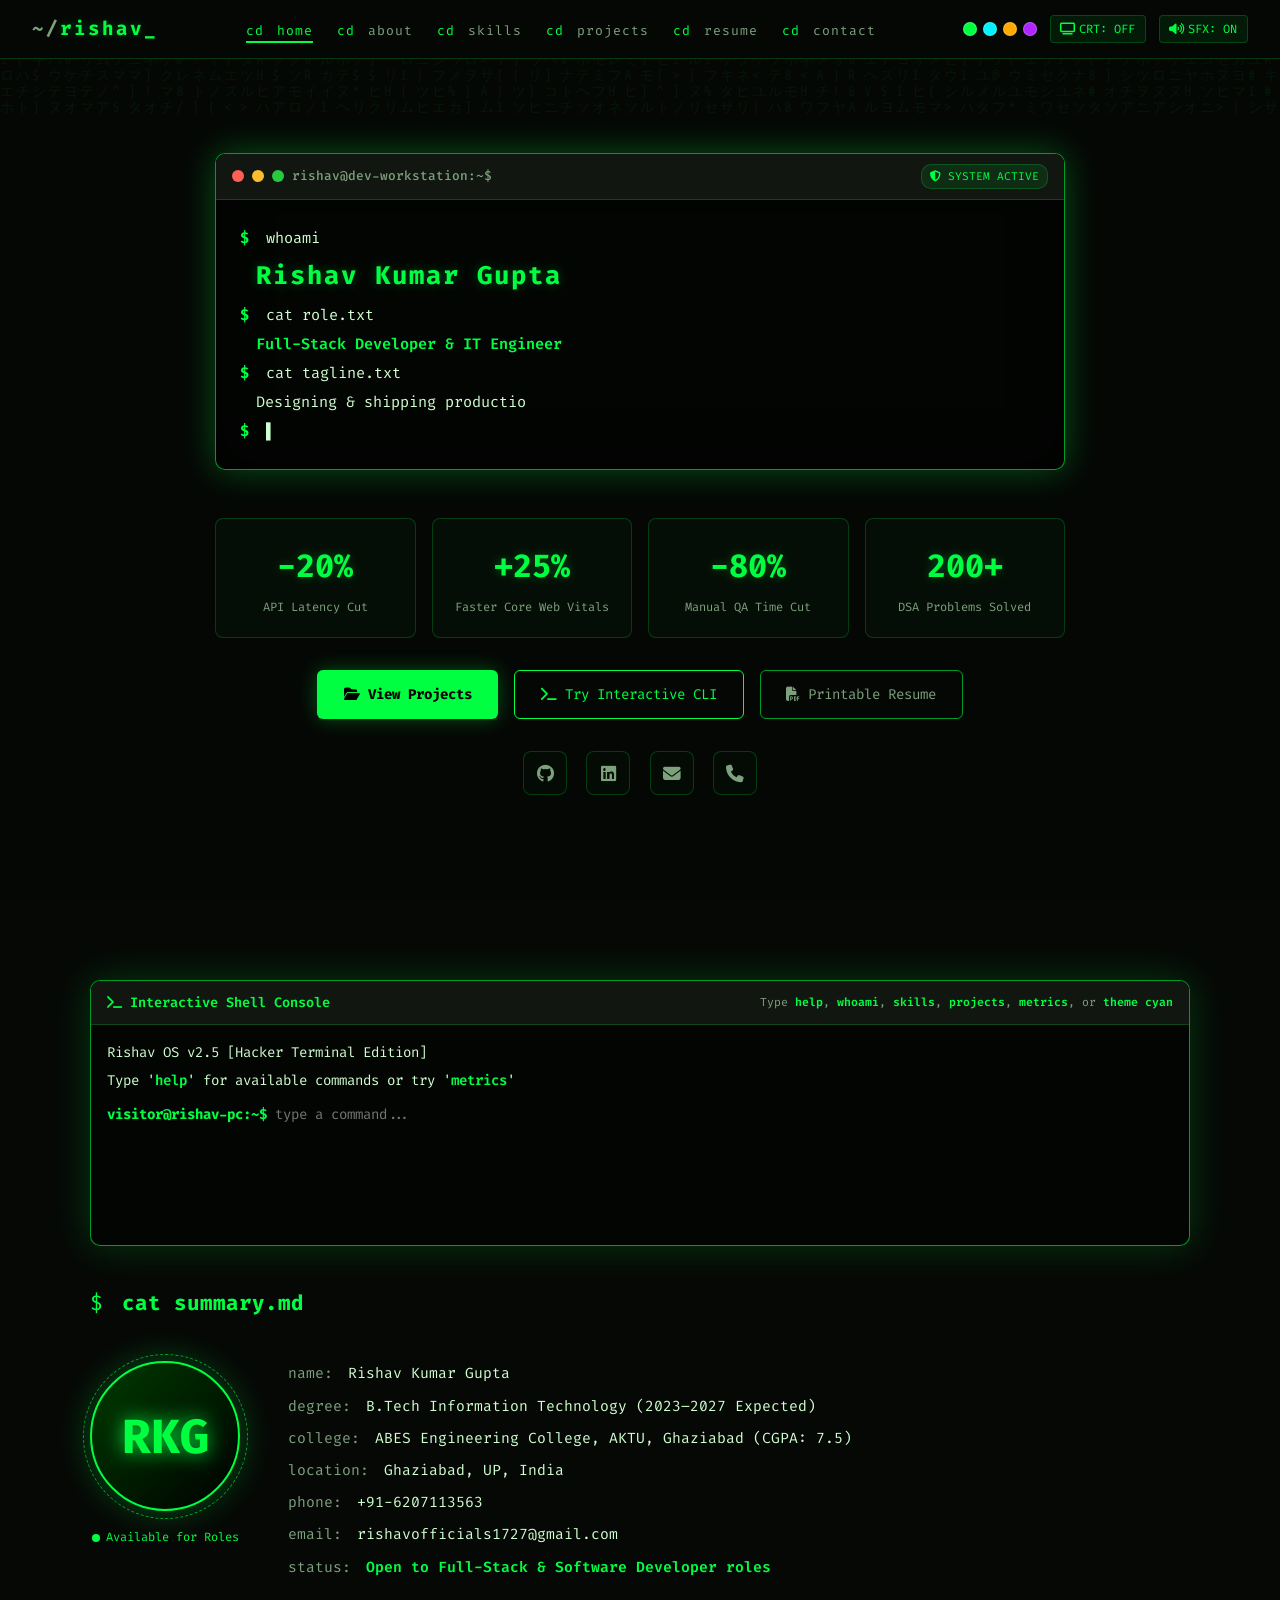
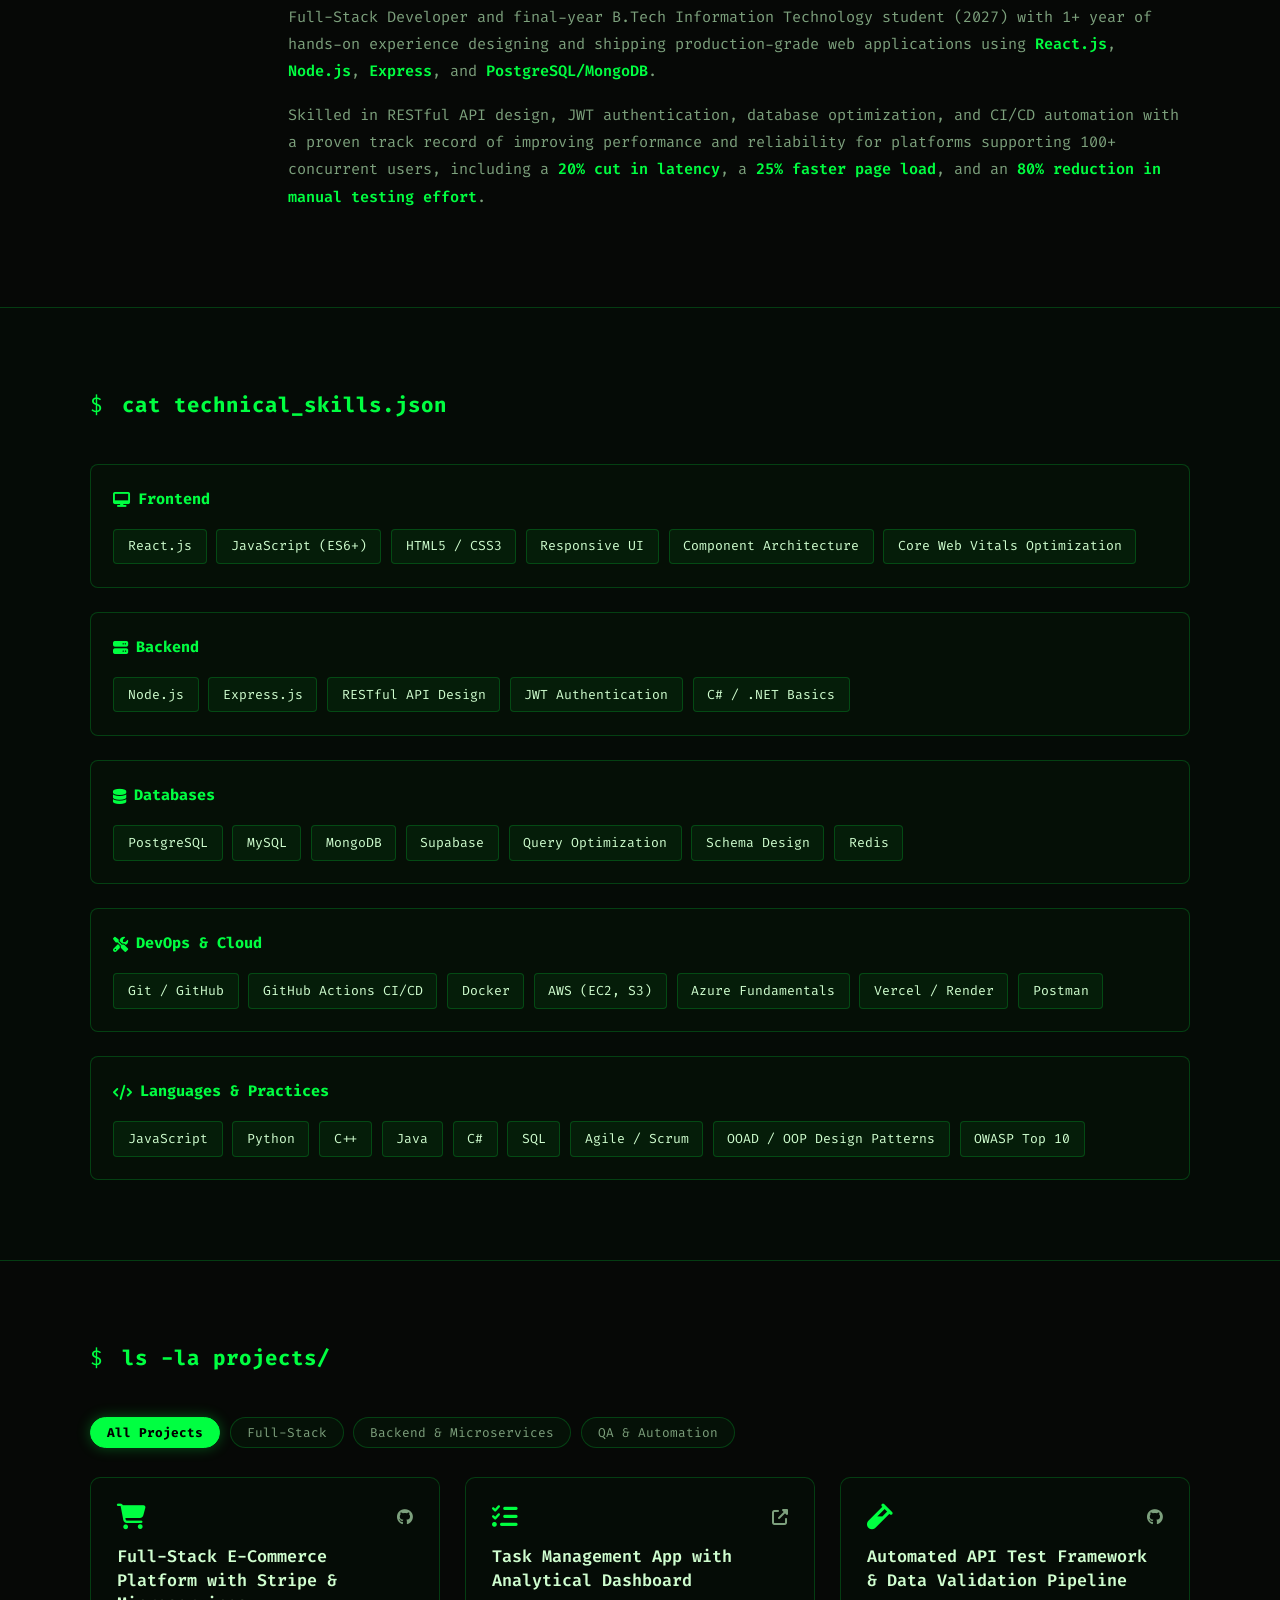
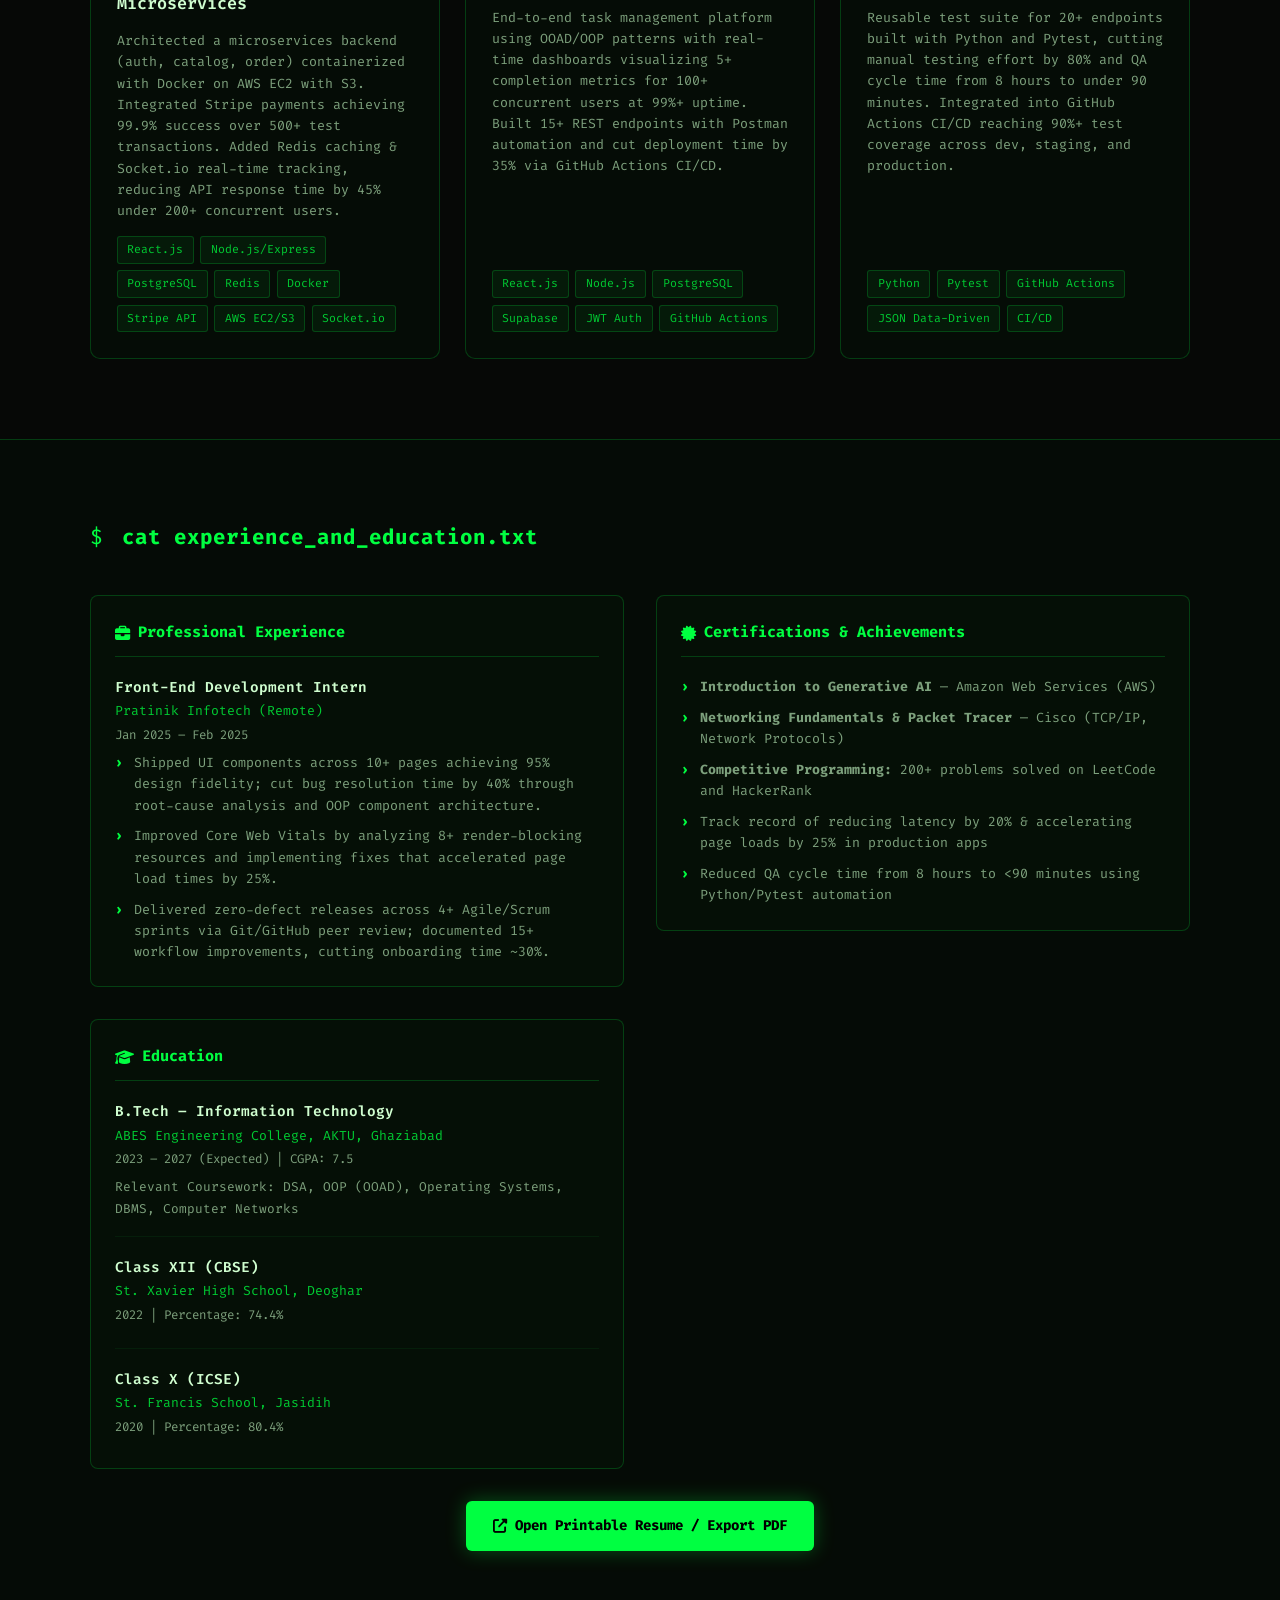
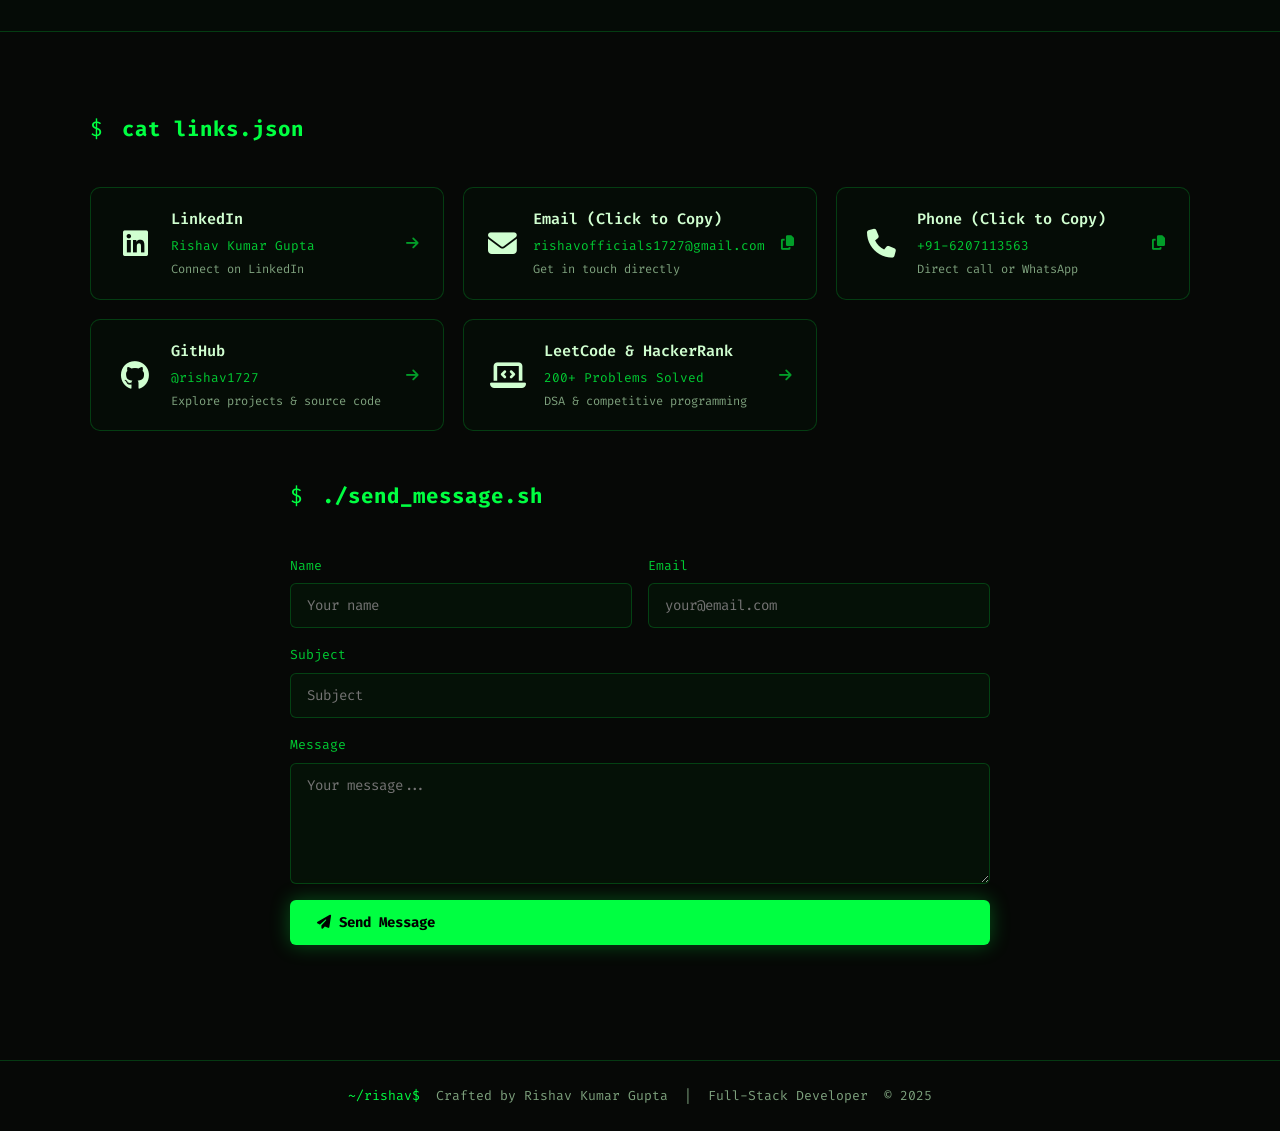
==== commit 35b2dde9: "Integrate FormSubmit AJAX endpoint for direct email delivery to rishavofficials1727@gmail.com" ====
--- a/index.html
+++ b/index.html
@@ -457,20 +457,20 @@
           <div class="form-row">
             <div class="form-group">
               <label>Name</label>
-              <input type="text" placeholder="Your name" required />
+              <input type="text" name="name" placeholder="Your name" required />
             </div>
             <div class="form-group">
               <label>Email</label>
-              <input type="email" placeholder="your@email.com" required />
+              <input type="email" name="email" placeholder="your@email.com" required />
             </div>
           </div>
           <div class="form-group">
             <label>Subject</label>
-            <input type="text" placeholder="Subject" required />
+            <input type="text" name="subject" placeholder="Subject" required />
           </div>
           <div class="form-group">
             <label>Message</label>
-            <textarea rows="5" placeholder="Your message..." required></textarea>
+            <textarea name="message" rows="5" placeholder="Your message..." required></textarea>
           </div>
           <button type="submit" class="btn btn-primary"><i class="fas fa-paper-plane"></i> Send Message</button>
           <div class="form-msg" id="form-msg"></div>
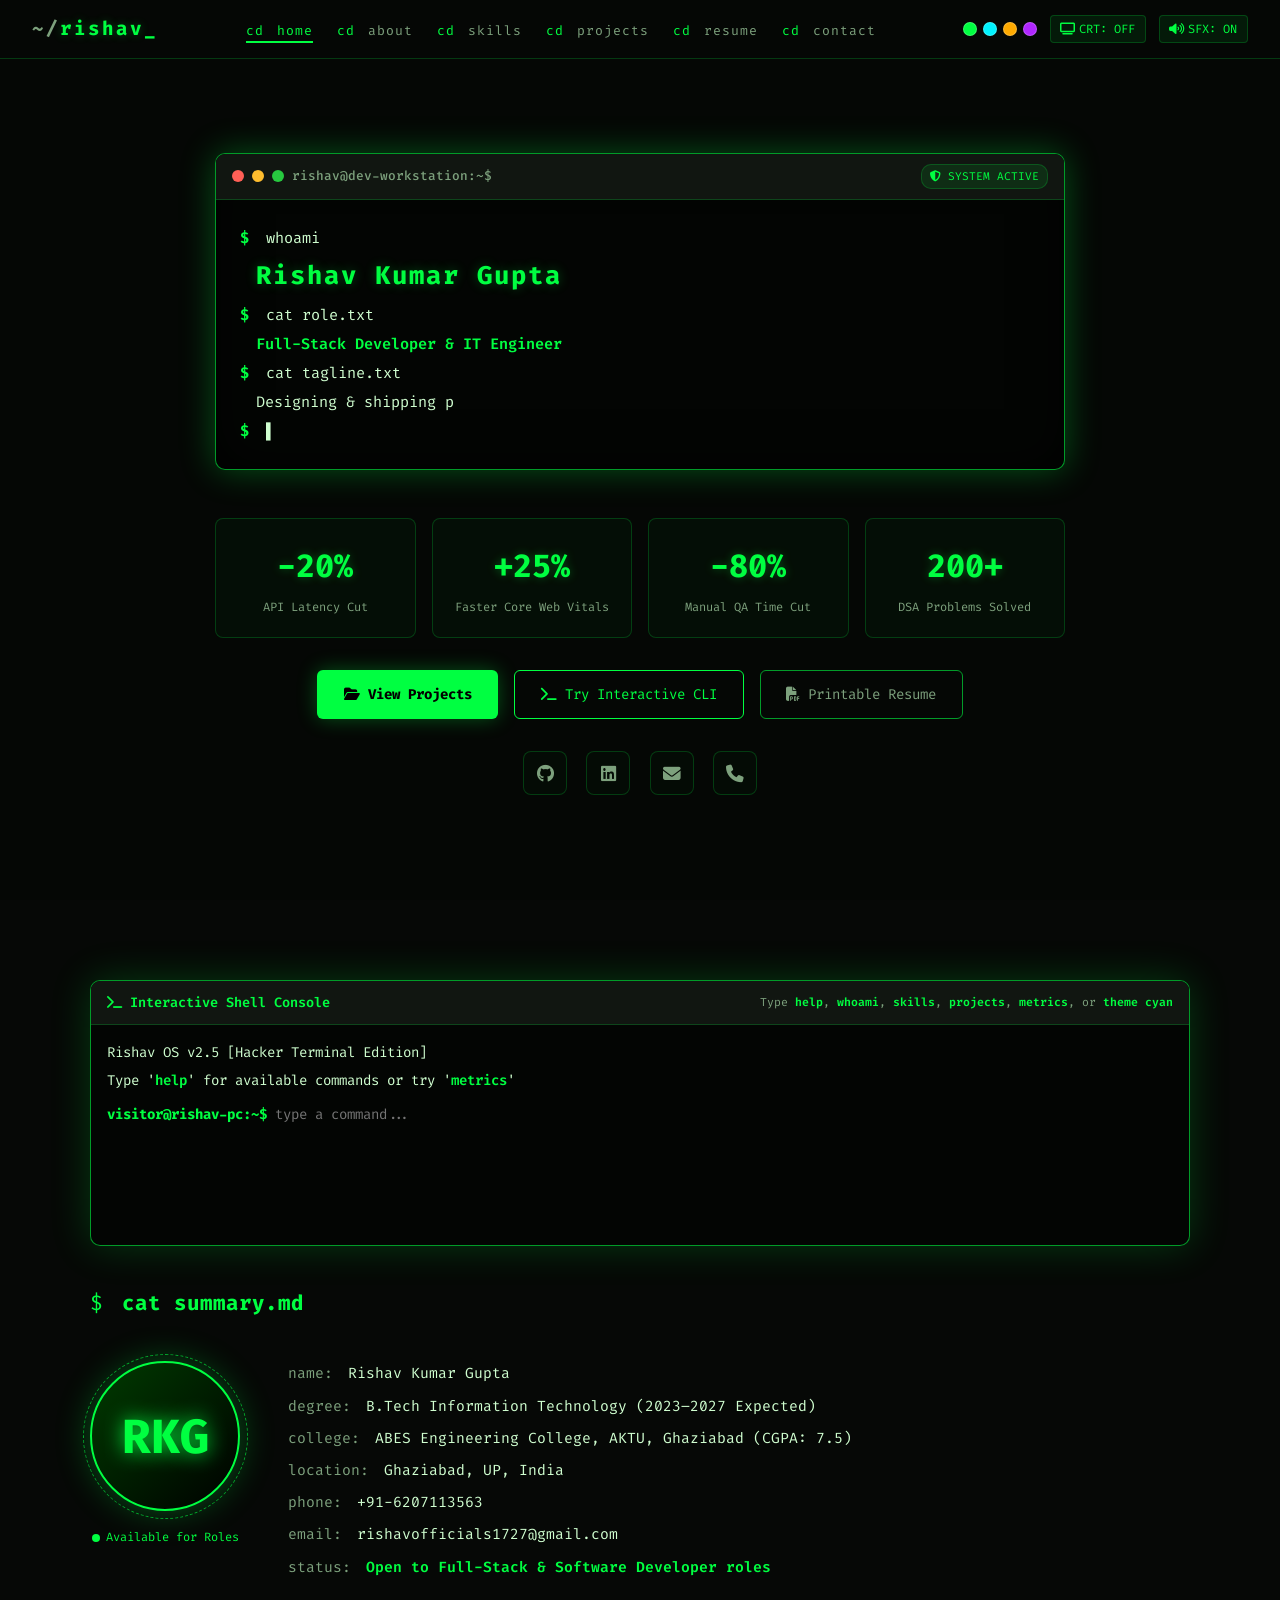
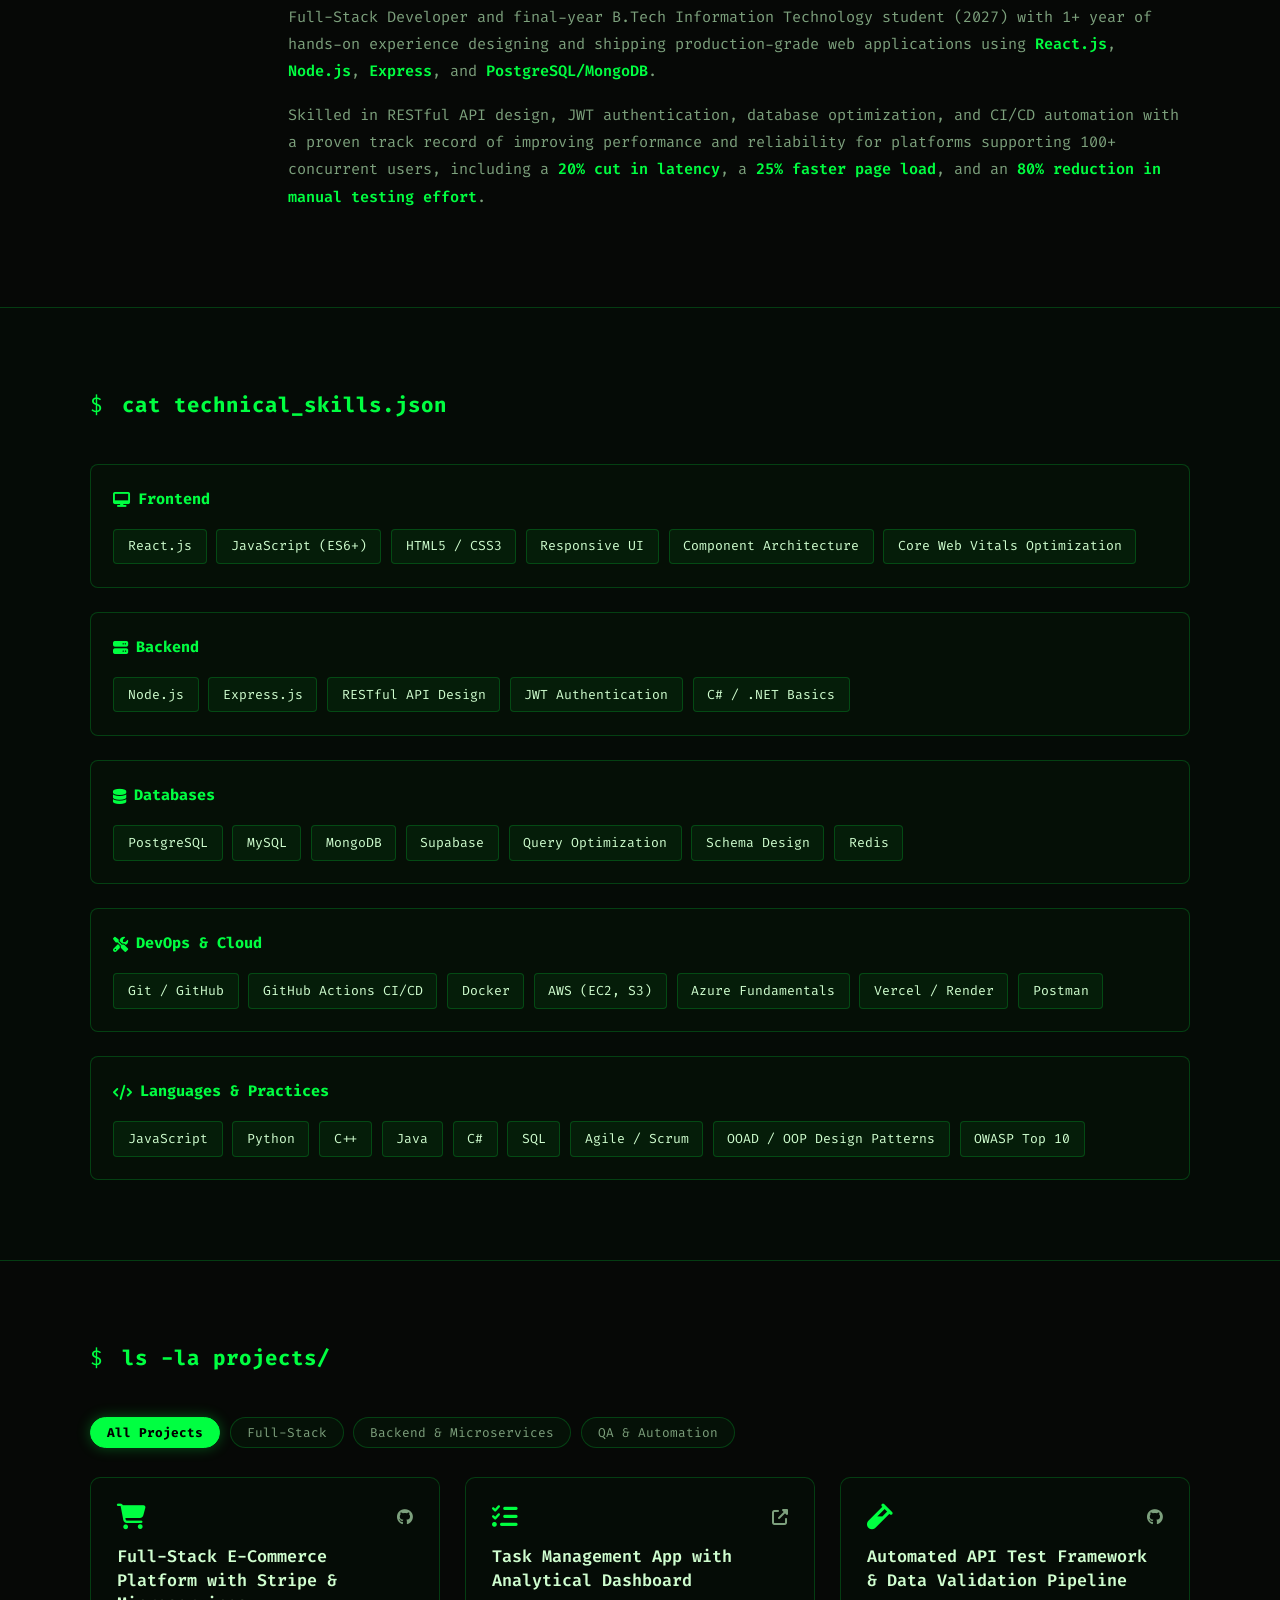
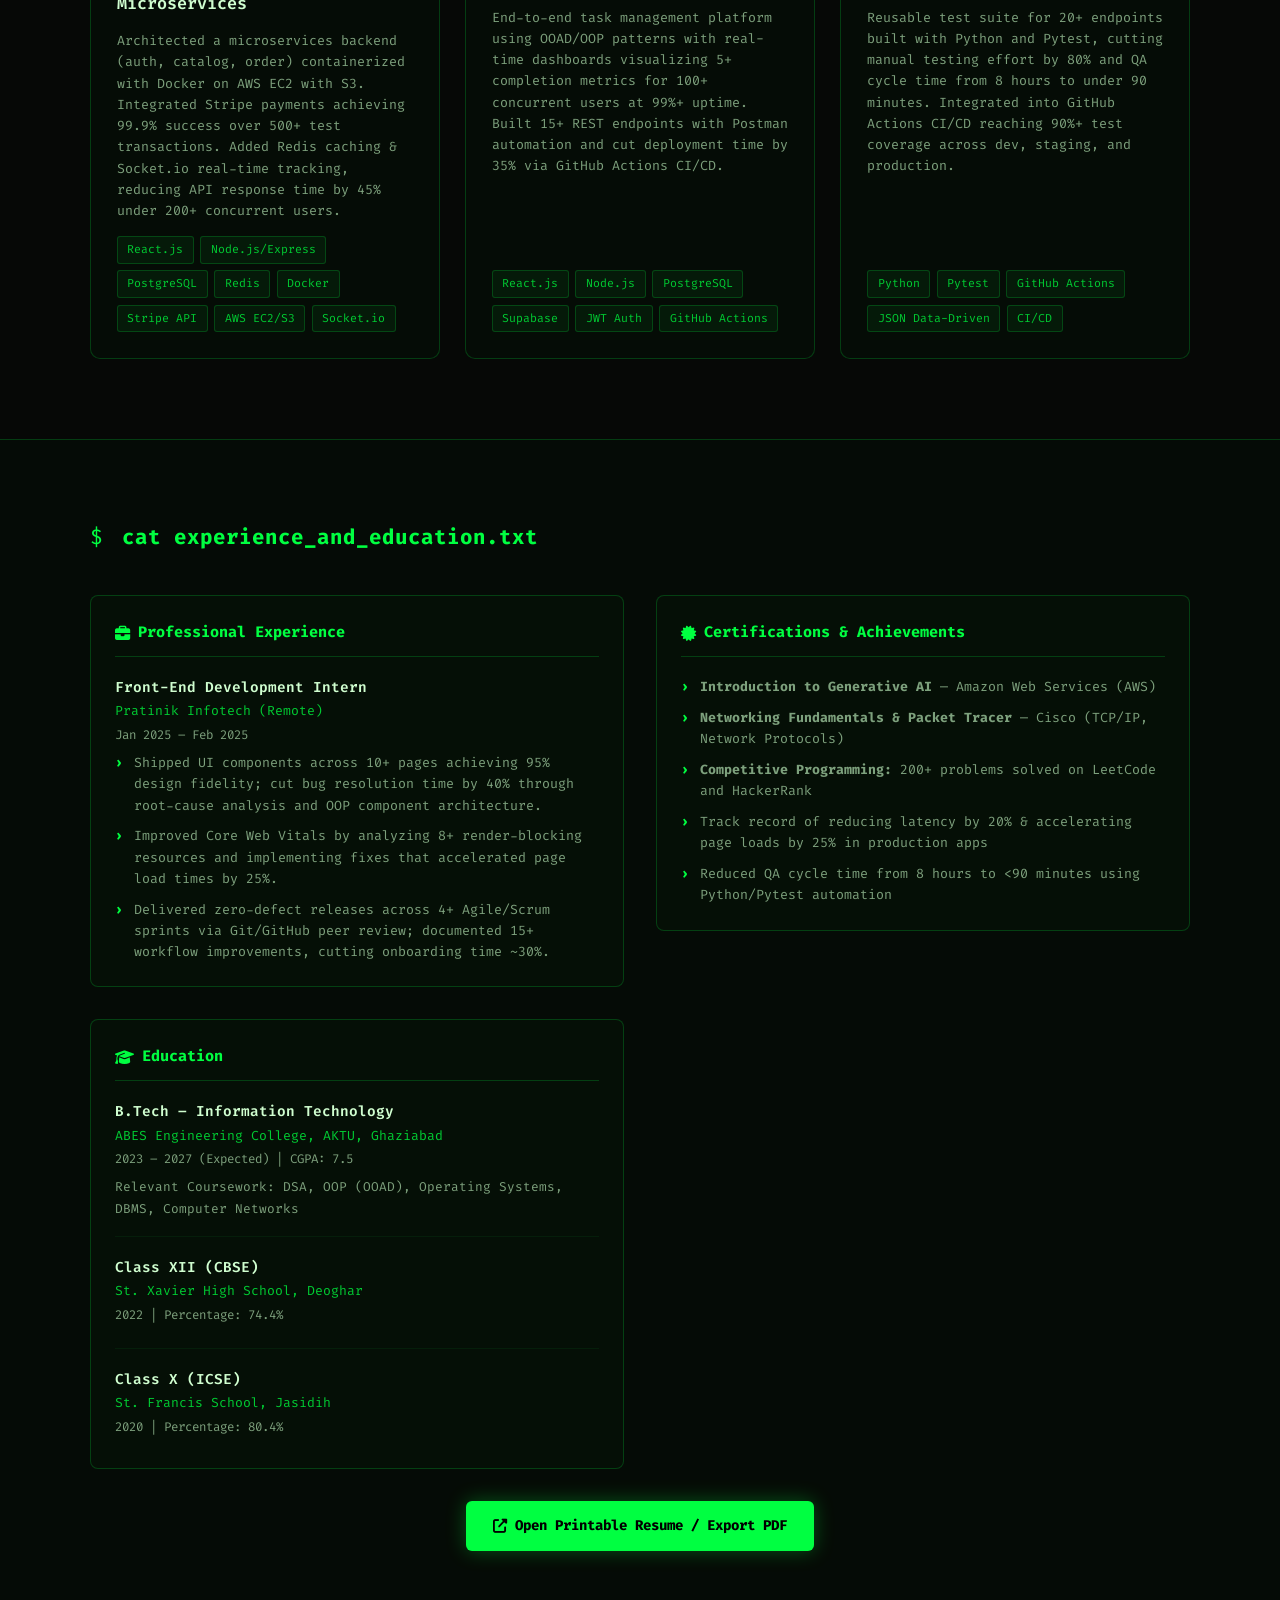
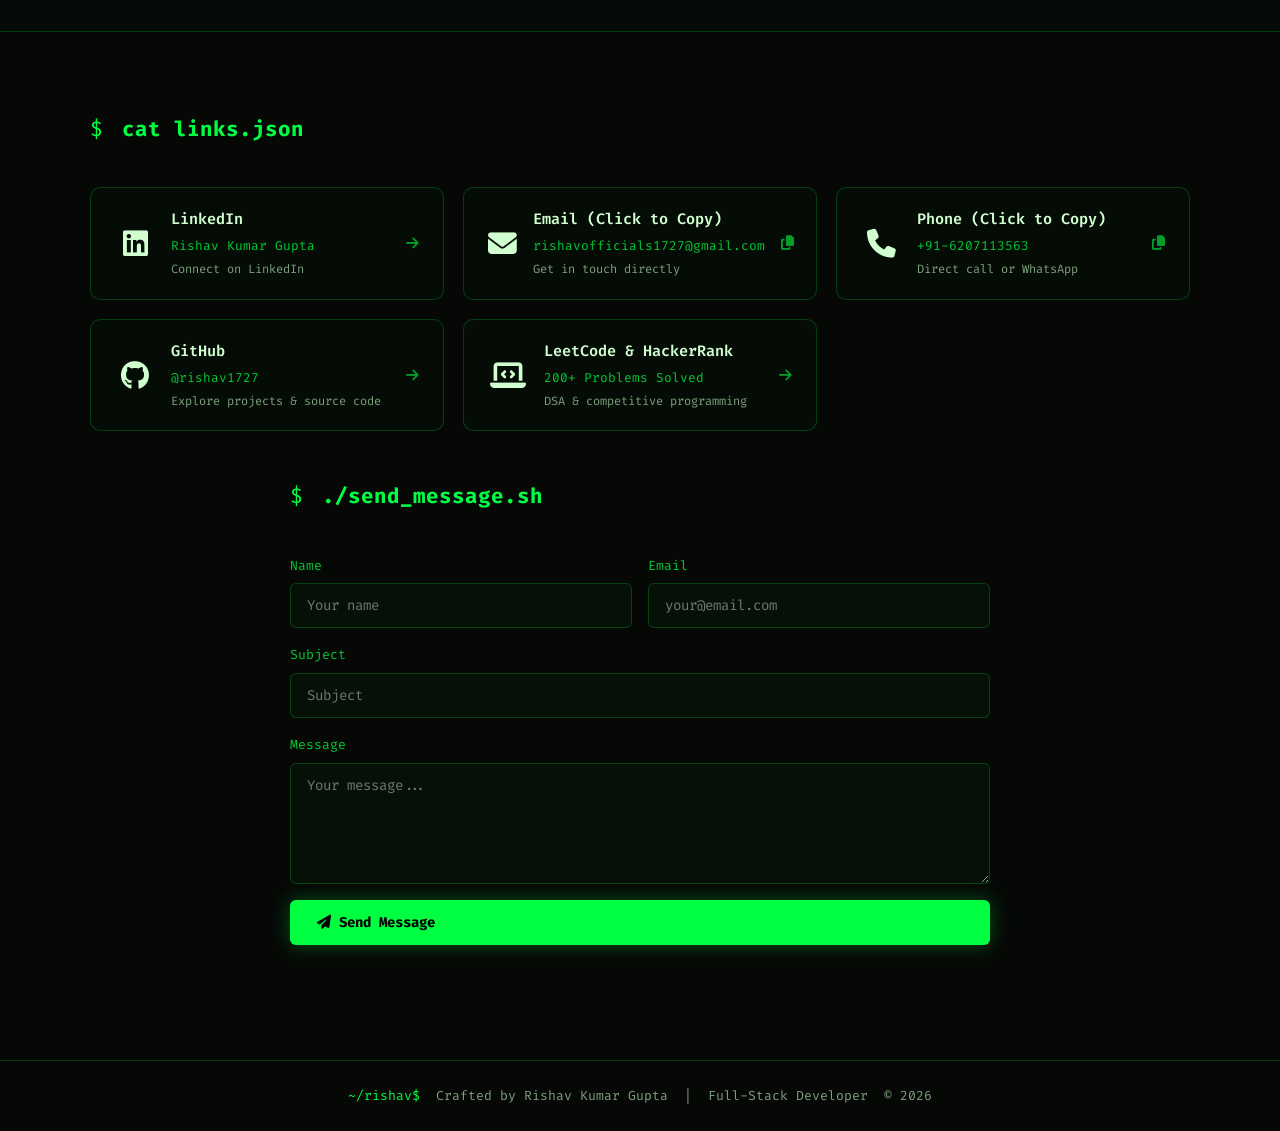
==== commit f5404aed: "Update footer copyright year to 2026" ====
--- a/index.html
+++ b/index.html
@@ -485,7 +485,7 @@
     <div class="footer-content">
       <span class="prompt">~/rishav$</span>
       <span class="footer-text">Crafted by Rishav Kumar Gupta &nbsp;|&nbsp; Full-Stack Developer</span>
-      <span class="footer-year">© 2025</span>
+      <span class="footer-year">© 2026</span>
     </div>
   </footer>
 
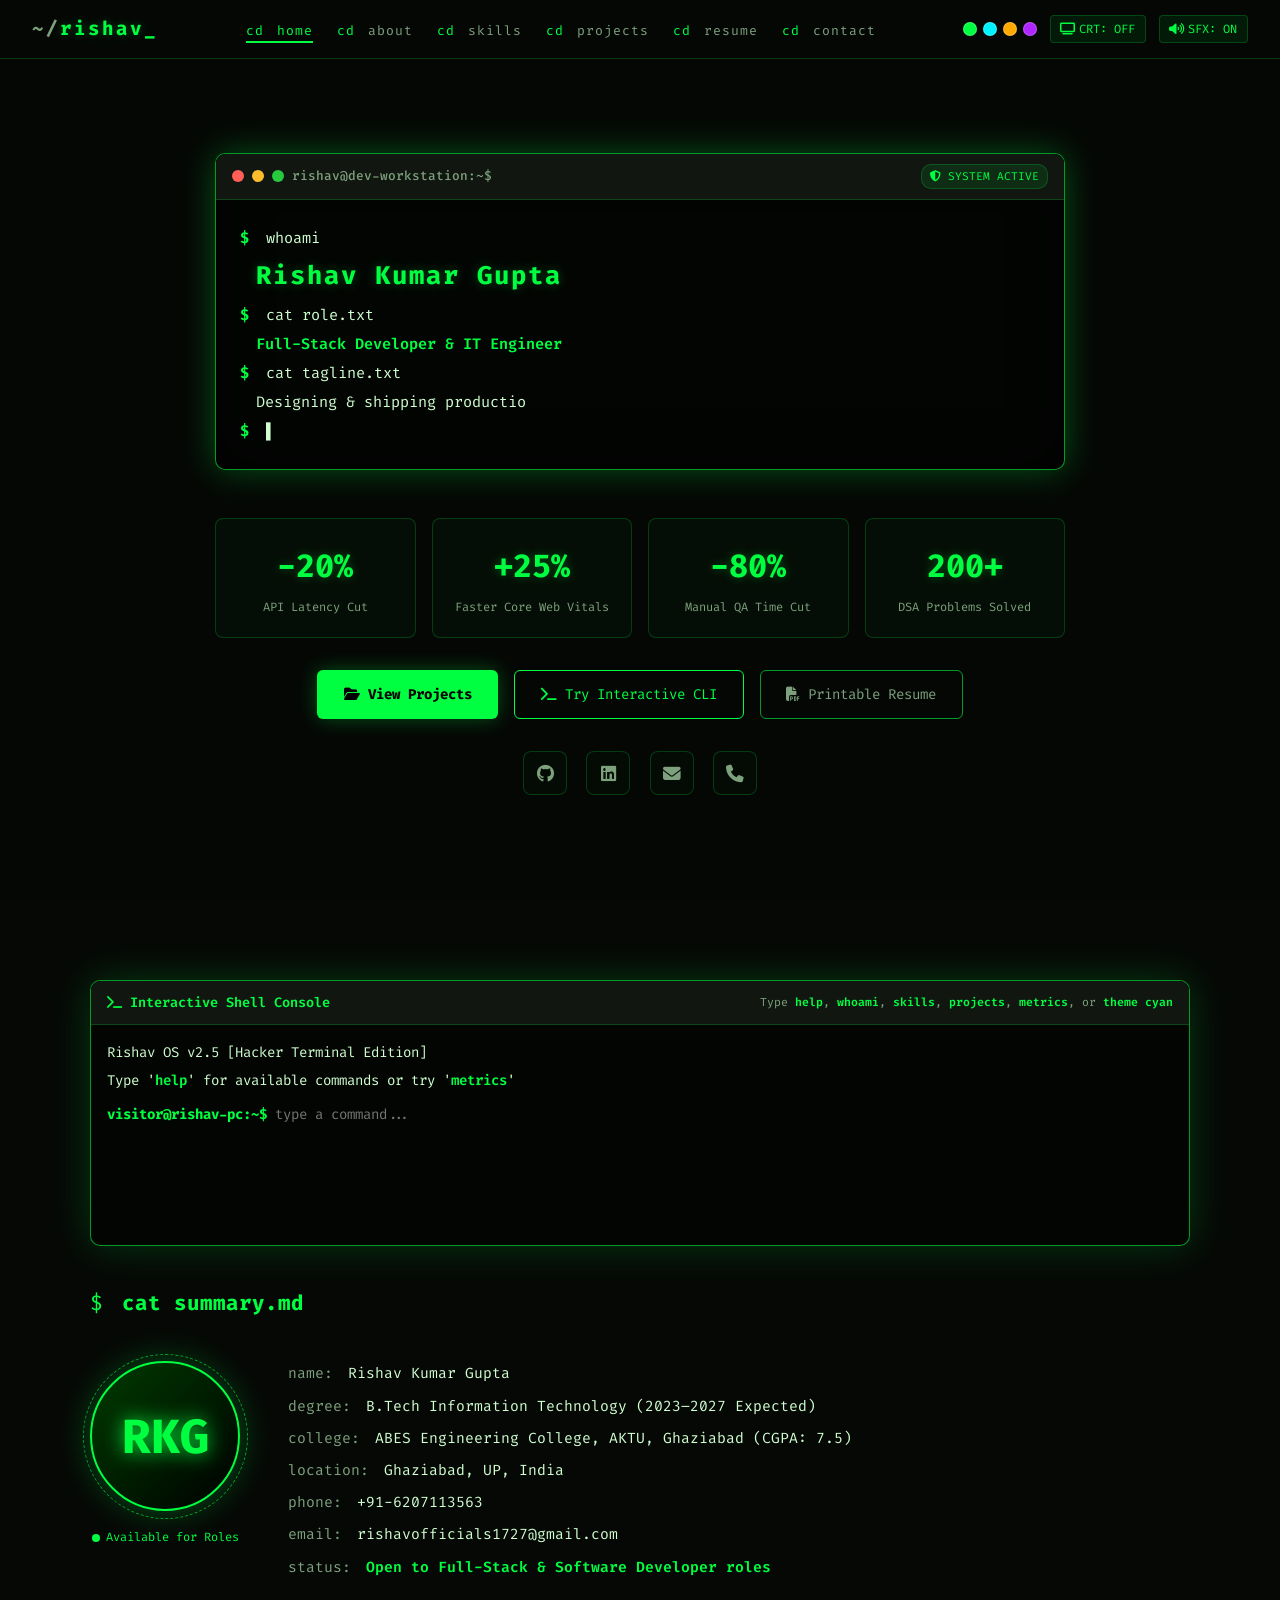
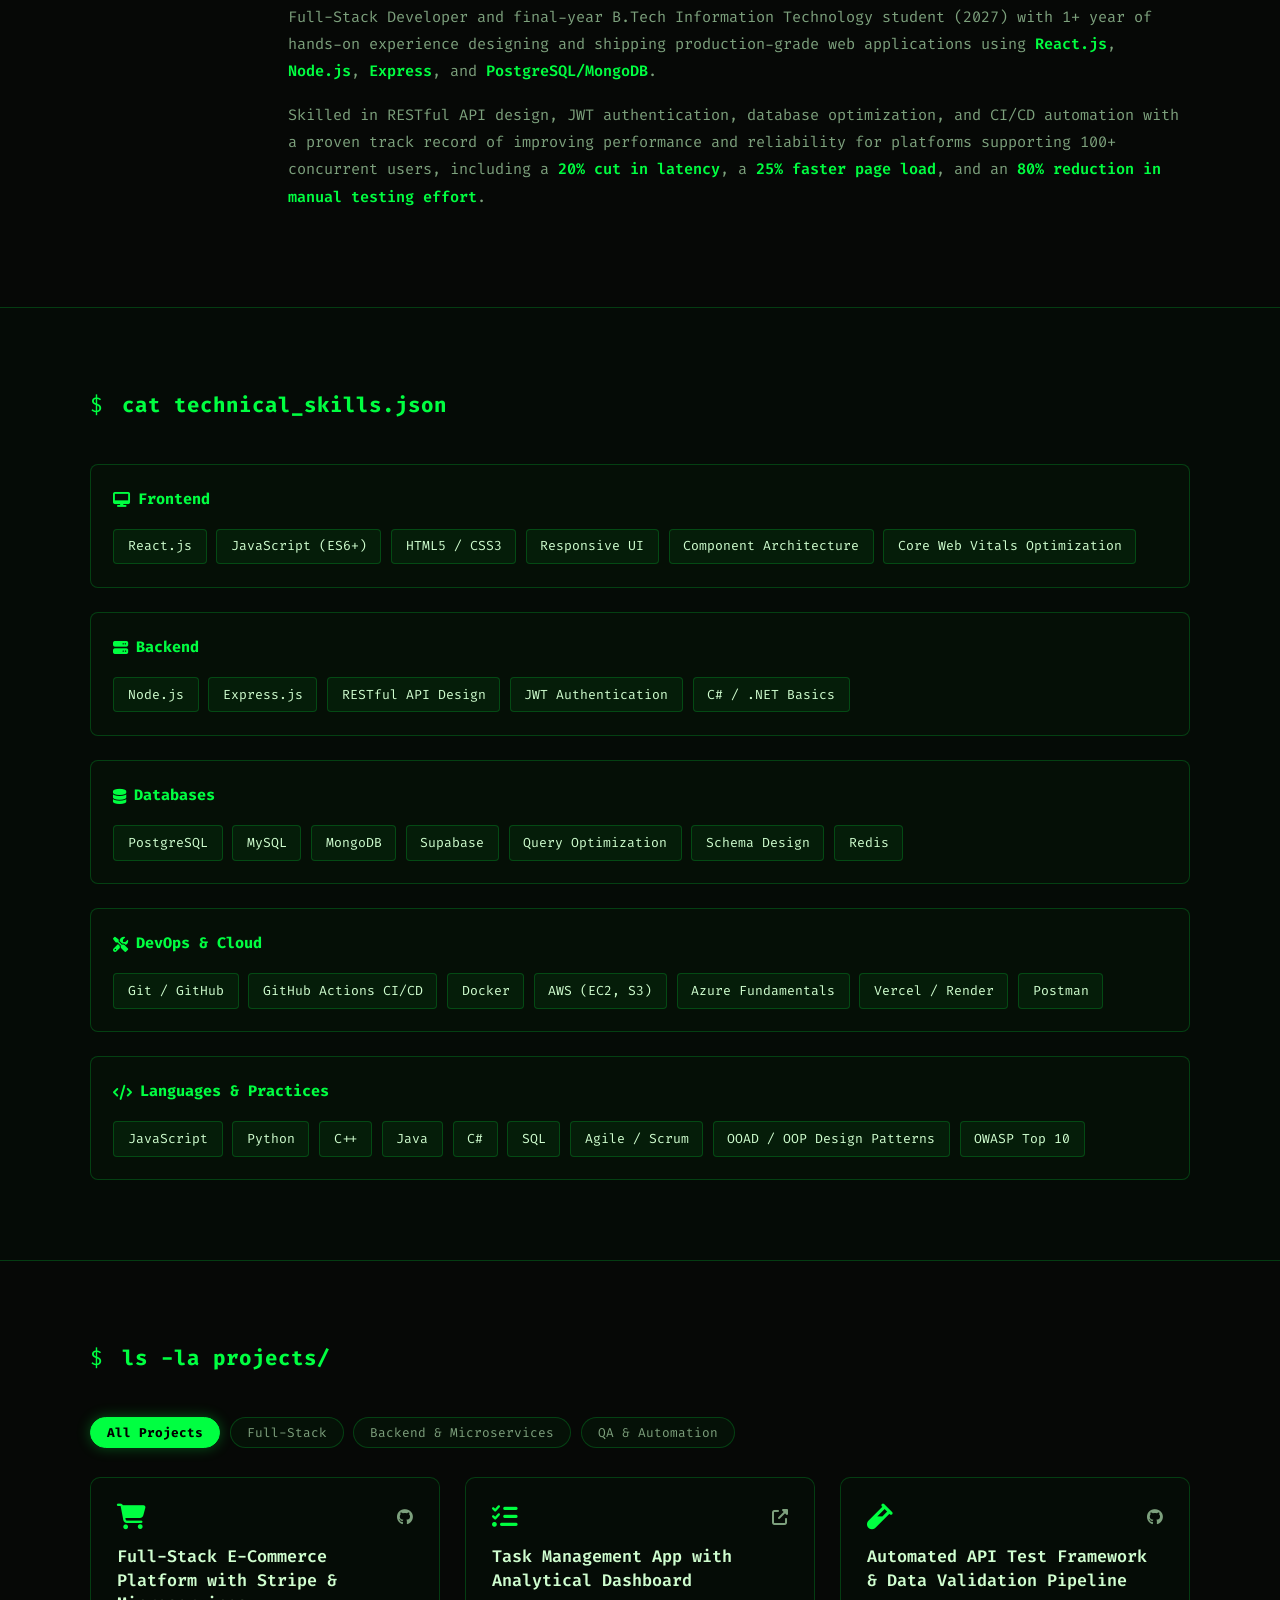
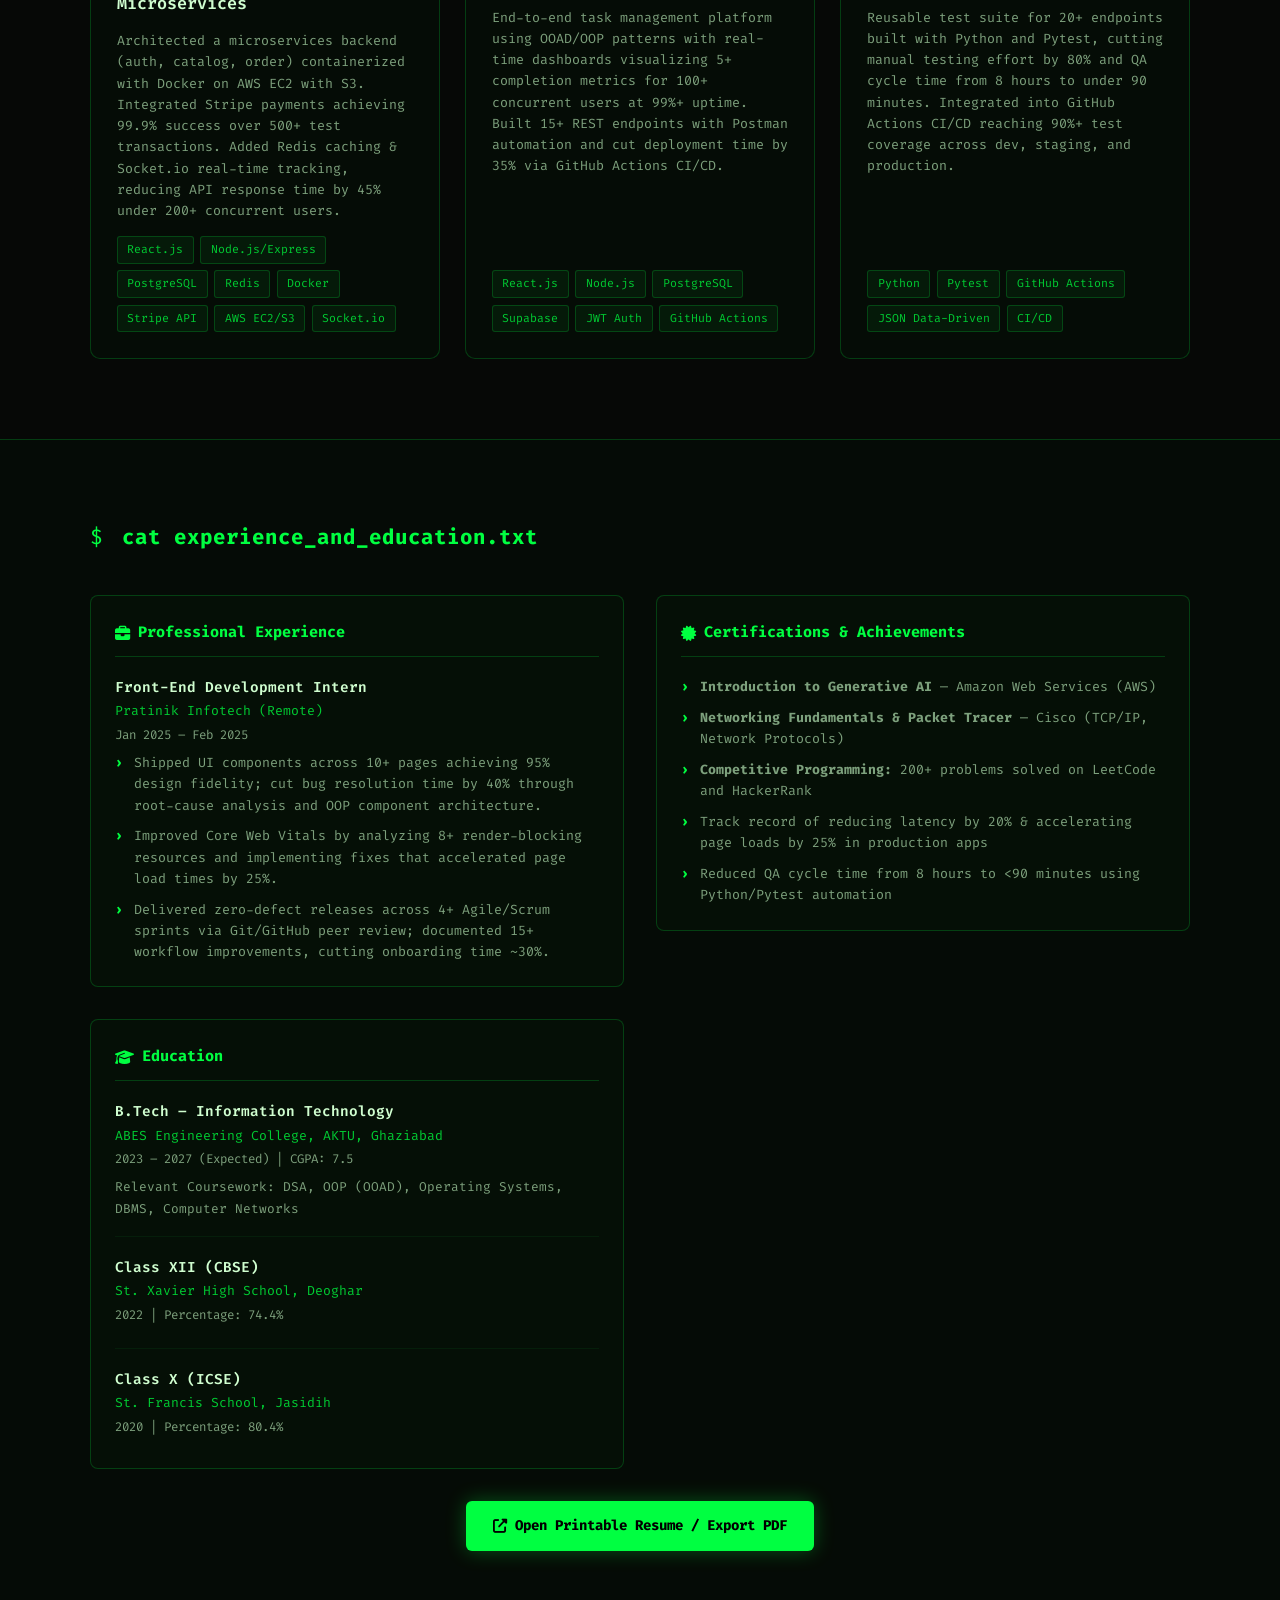
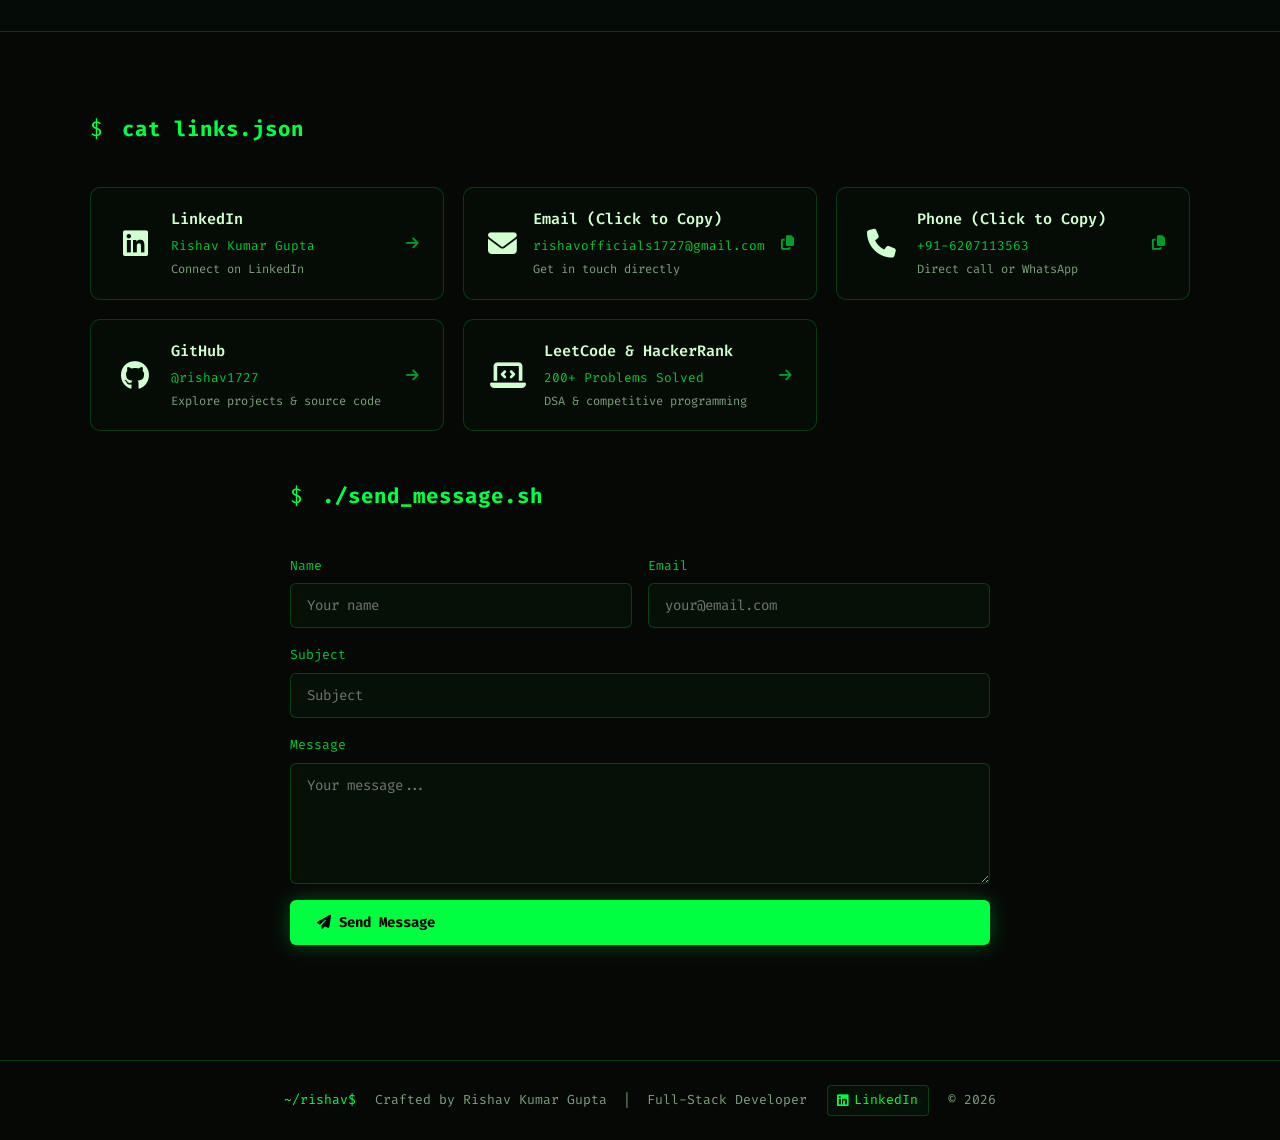
==== commit e2e451cf: "Add LinkedIn link to footer" ====
--- a/index.html
+++ b/index.html
@@ -485,6 +485,7 @@
     <div class="footer-content">
       <span class="prompt">~/rishav$</span>
       <span class="footer-text">Crafted by Rishav Kumar Gupta &nbsp;|&nbsp; Full-Stack Developer</span>
+      <a href="https://www.linkedin.com/in/rishav-kumar-gupta-471207292/" target="_blank" class="footer-linkedin" title="Connect on LinkedIn"><i class="fab fa-linkedin"></i> LinkedIn</a>
       <span class="footer-year">© 2026</span>
     </div>
   </footer>
--- a/style.css
+++ b/style.css
@@ -700,12 +700,29 @@
   display: flex;
   align-items: center;
   justify-content: center;
-  gap: 1rem;
+  gap: 1.2rem;
   flex-wrap: wrap;
   font-size: 0.82rem;
   color: var(--text-dim);
 }
 .footer-content .prompt { color: var(--green); }
+.footer-linkedin {
+  color: var(--green);
+  border: 1px solid var(--border);
+  padding: 0.2rem 0.6rem;
+  border-radius: 4px;
+  background: rgba(0, 255, 65, 0.04);
+  transition: all 0.2s;
+  display: inline-flex;
+  align-items: center;
+  gap: 6px;
+}
+.footer-linkedin:hover {
+  background: var(--green-glow);
+  border-color: var(--green);
+  box-shadow: 0 0 10px var(--green-glow);
+  transform: translateY(-2px);
+}
 .heart { color: var(--red); }
 
 /* ========== RESPONSIVE ========== */
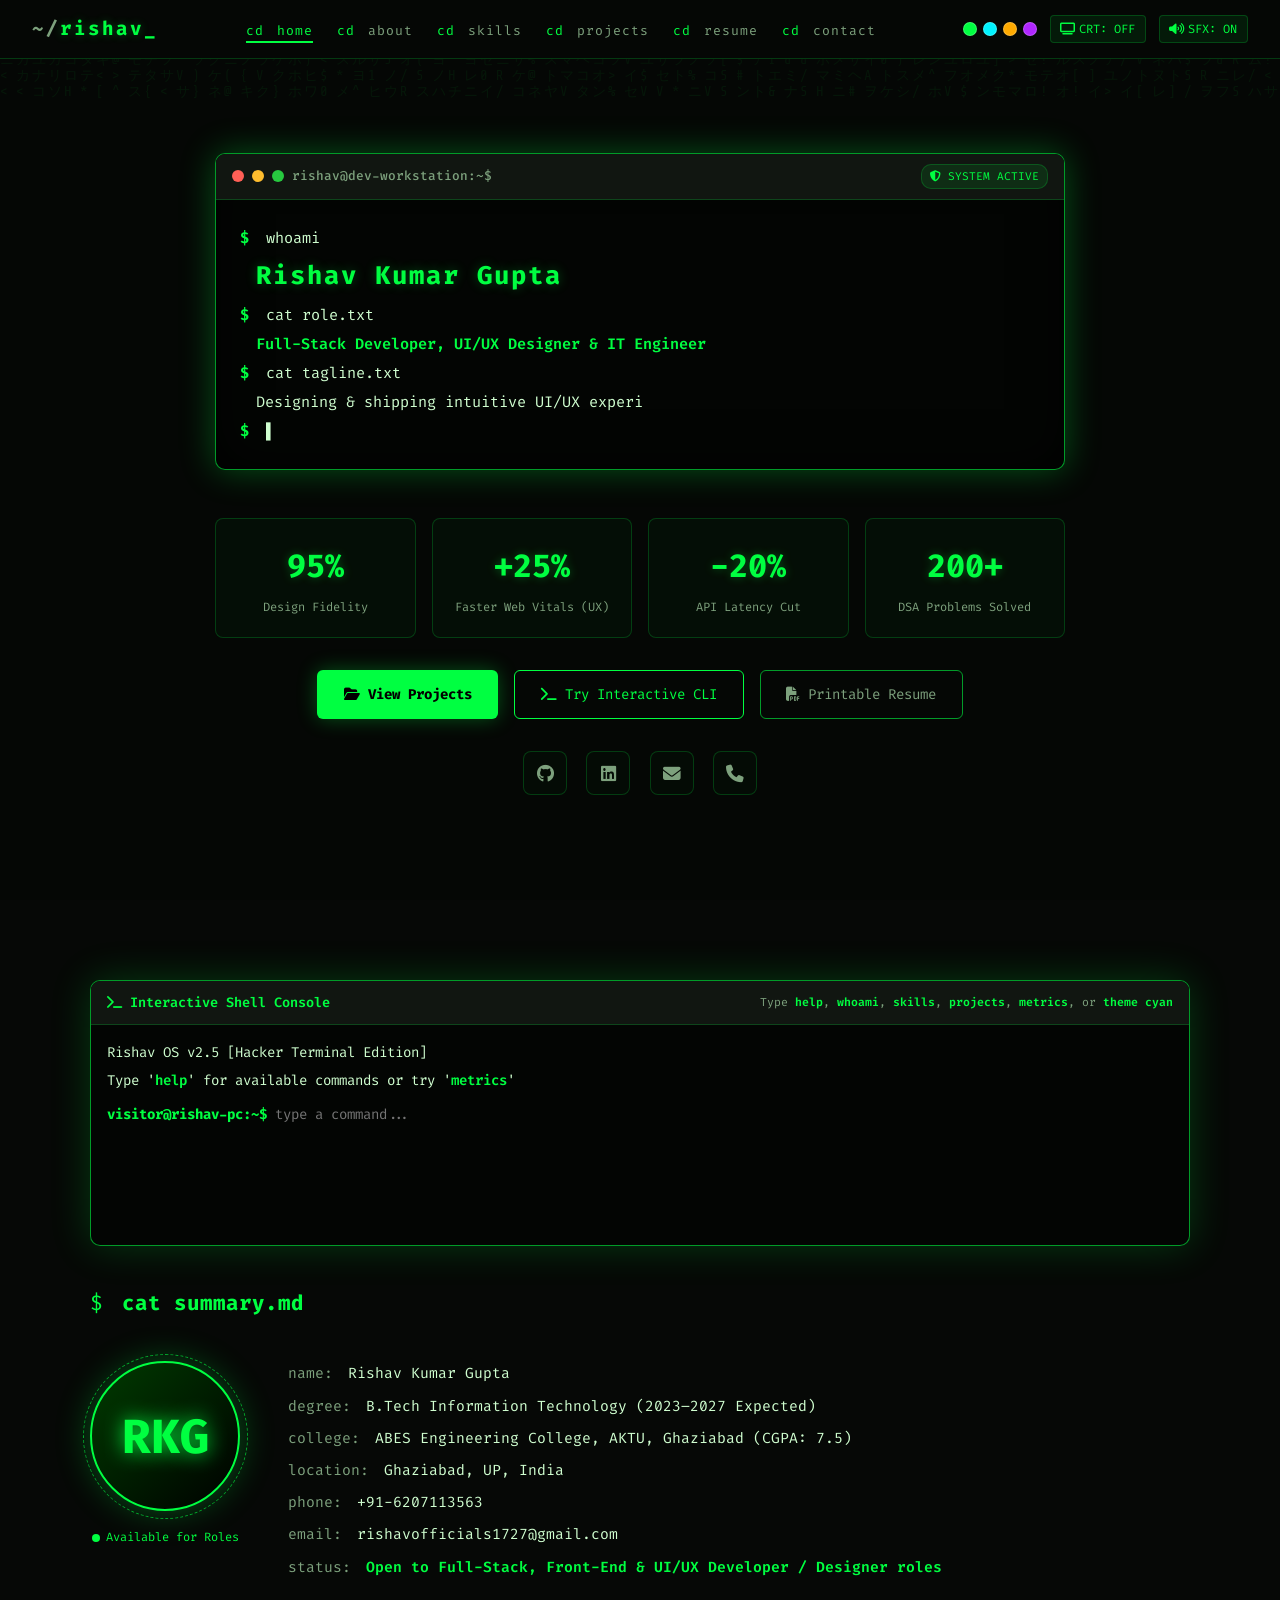
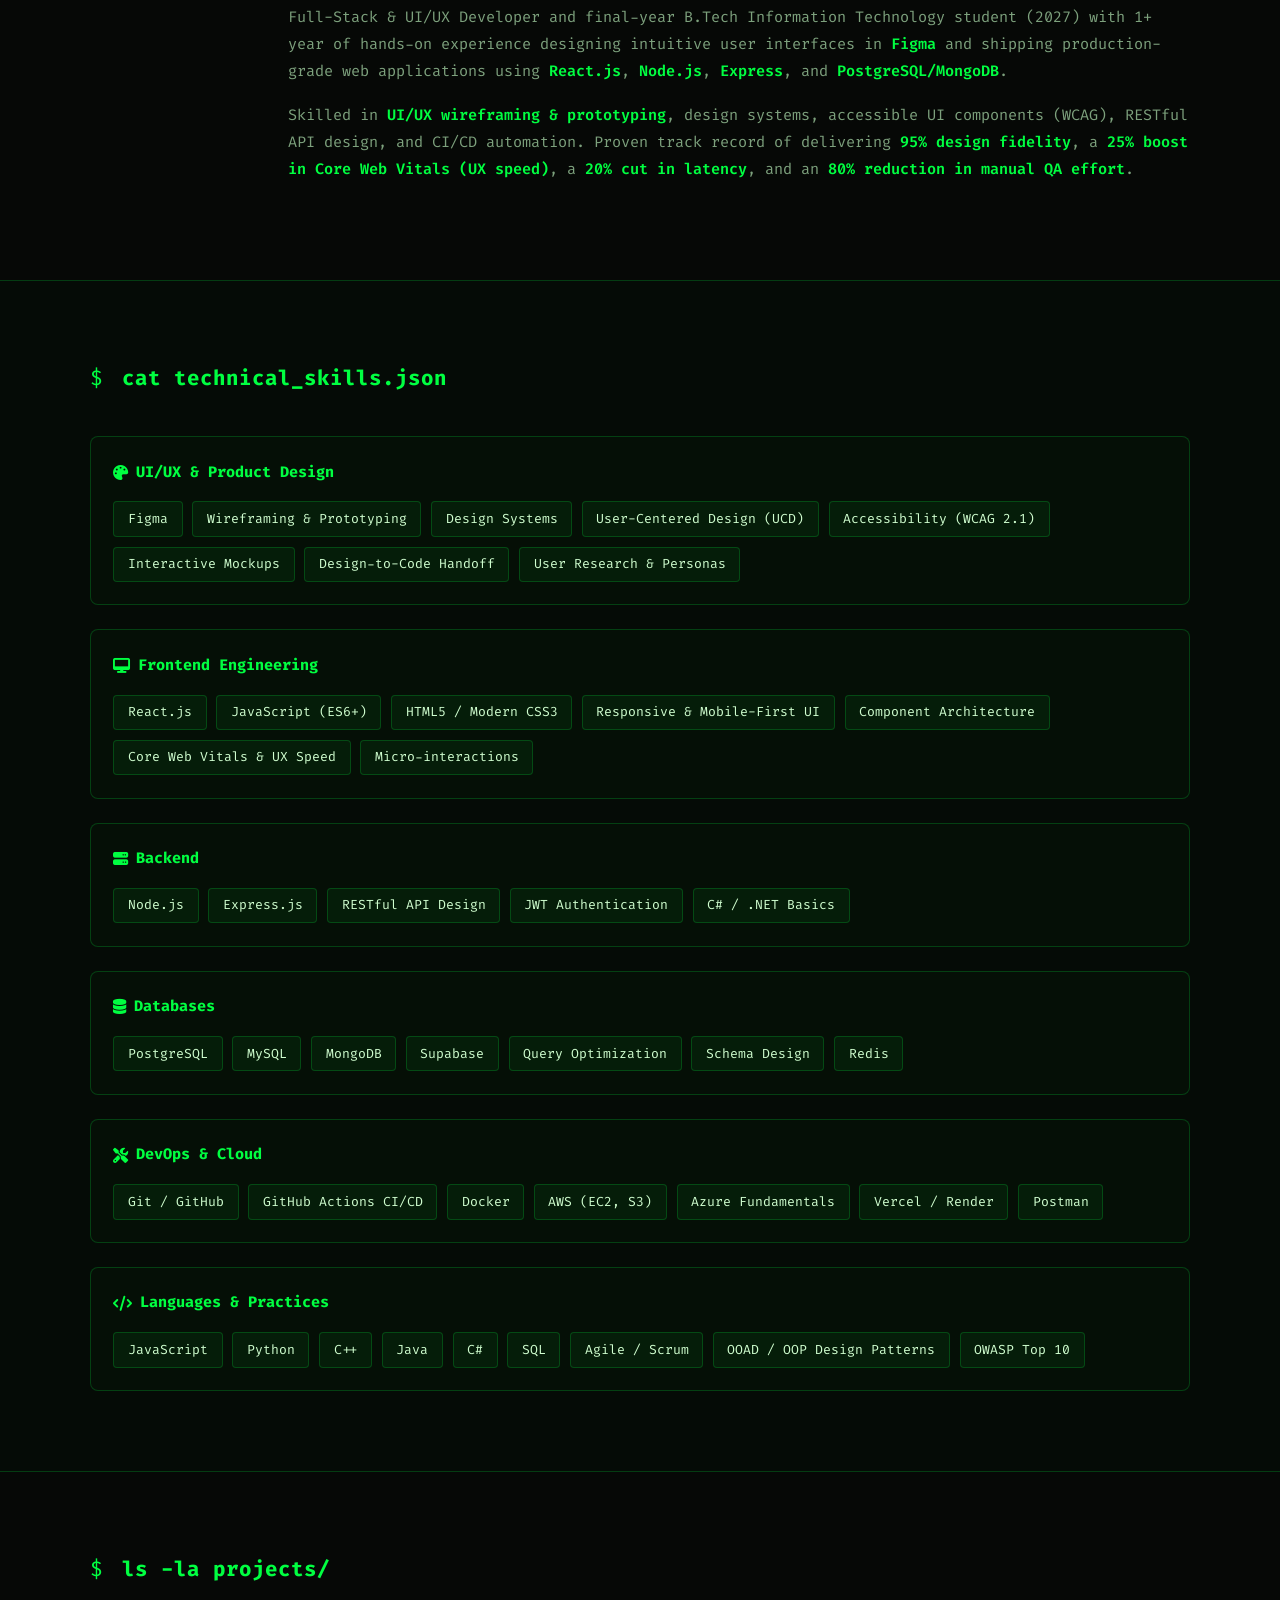
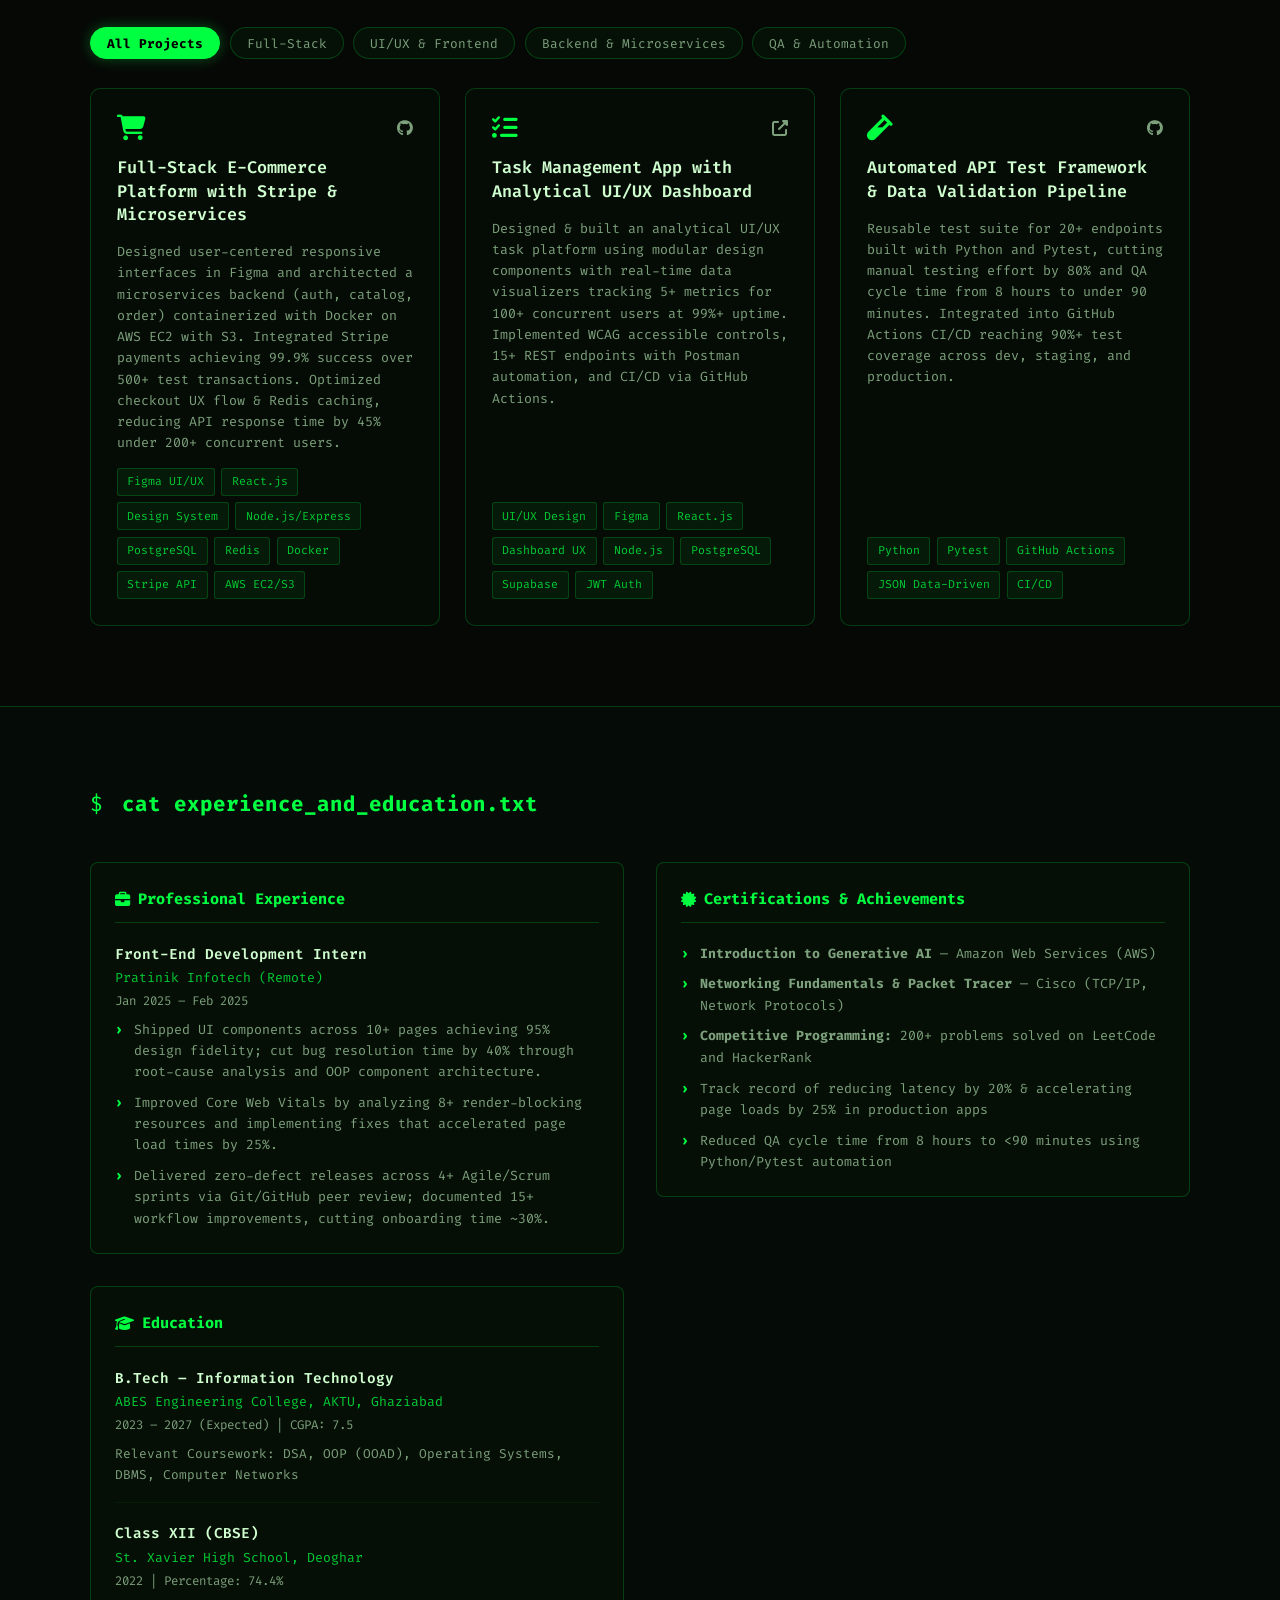
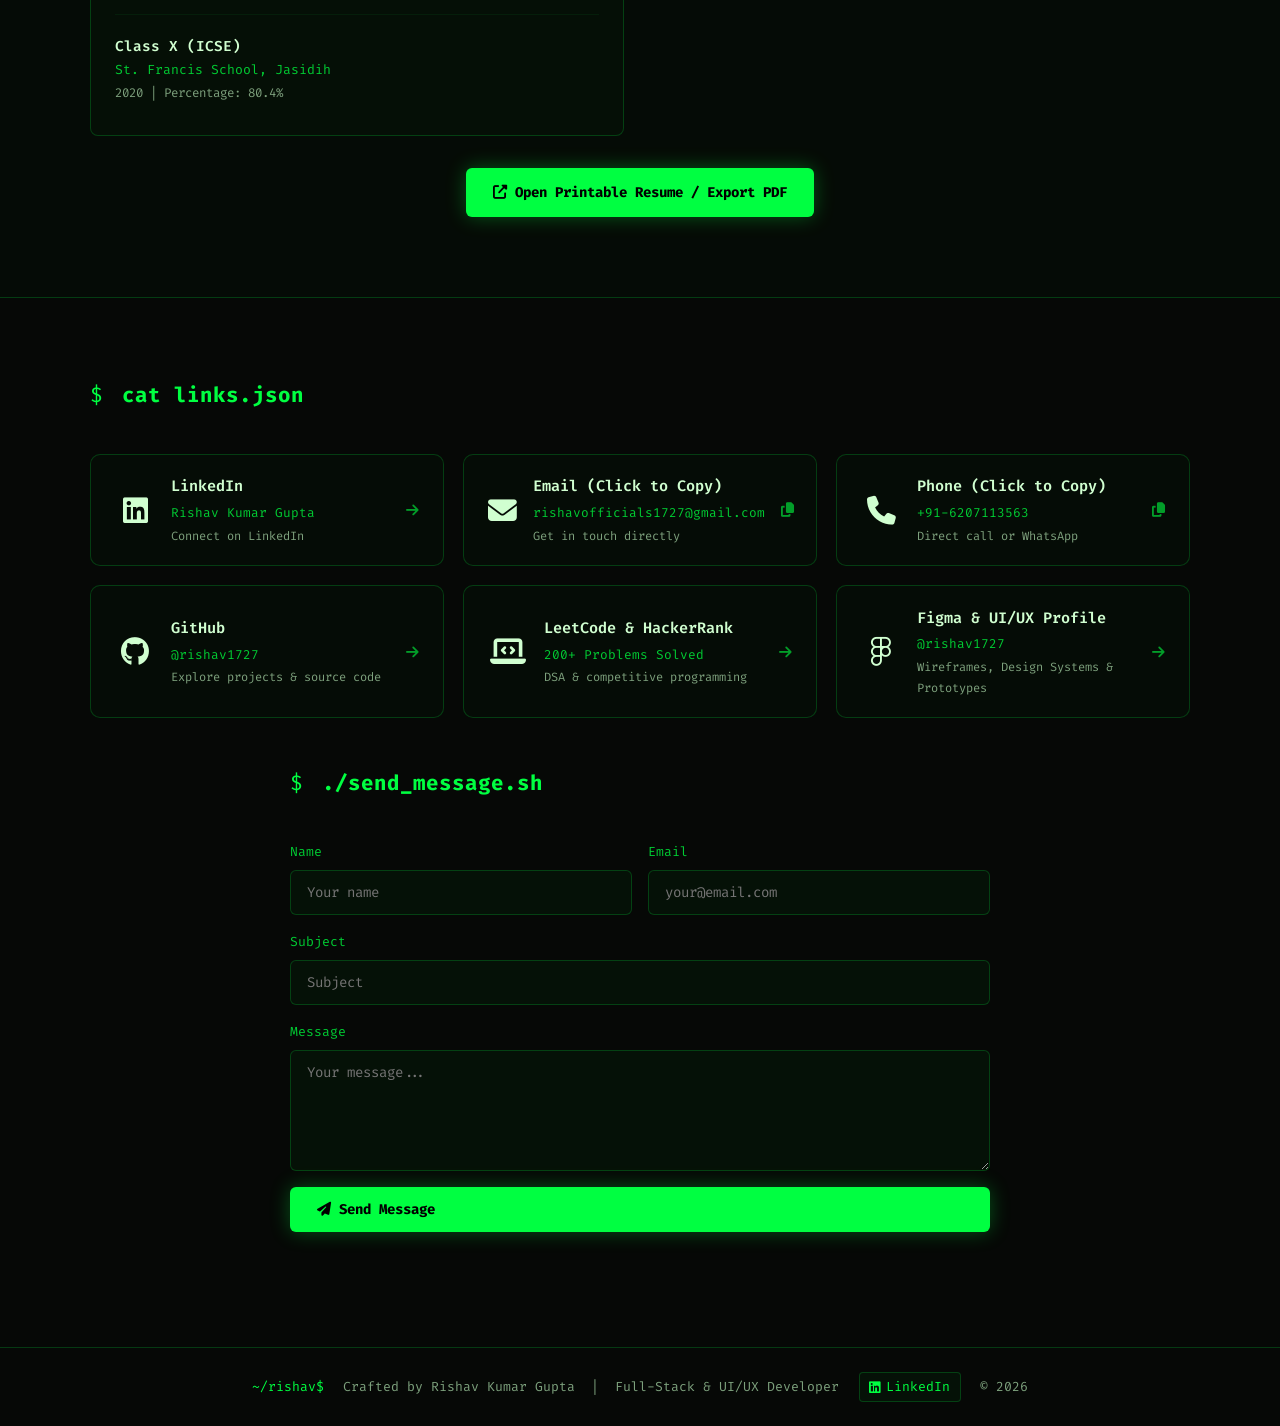
==== commit 6b7aead7: "Update portfolio and resume for UI/UX Profile & Full-Stack Developer roles" ====
--- a/index.html
+++ b/index.html
@@ -3,7 +3,7 @@
 <head>
   <meta charset="UTF-8" />
   <meta name="viewport" content="width=device-width, initial-scale=1.0" />
-  <title>Rishav Kumar Gupta | Full-Stack Developer</title>
+  <title>Rishav Kumar Gupta | Full-Stack &amp; UI/UX Developer</title>
   <link rel="stylesheet" href="style.css" />
   <link rel="stylesheet" href="https://cdnjs.cloudflare.com/ajax/libs/font-awesome/6.5.0/css/all.min.css" />
   <link href="https://fonts.googleapis.com/css2?family=Fira+Code:wght@300;400;500;600;700&family=Share+Tech+Mono&display=swap" rel="stylesheet" />
@@ -60,9 +60,9 @@
           <div class="line"><span class="prompt-sym">$</span> whoami</div>
           <div class="line output name-line glitch" id="typed-name" data-text="Rishav Kumar Gupta">Rishav Kumar Gupta</div>
           <div class="line"><span class="prompt-sym">$</span> cat role.txt</div>
-          <div class="line output green-text">Full-Stack Developer &amp; IT Engineer</div>
+          <div class="line output green-text">Full-Stack Developer, UI/UX Designer &amp; IT Engineer</div>
           <div class="line"><span class="prompt-sym">$</span> cat tagline.txt</div>
-          <div class="line output typed-tagline" id="typed-tagline">Designing &amp; shipping production-grade web apps with React, Node &amp; Docker.</div>
+          <div class="line output typed-tagline" id="typed-tagline">Designing &amp; shipping intuitive UI/UX experiences &amp; production-grade web apps with React, Figma &amp; Docker.</div>
           <div class="line"><span class="prompt-sym">$</span> <span class="cursor-blink">▌</span></div>
         </div>
       </div>
@@ -70,16 +70,16 @@
       <!-- Live Stats Cards -->
       <div class="stats-strip">
         <div class="stat-card">
+          <div class="stat-val">95%</div>
+          <div class="stat-lbl">Design Fidelity</div>
+        </div>
+        <div class="stat-card">
+          <div class="stat-val">+25%</div>
+          <div class="stat-lbl">Faster Web Vitals (UX)</div>
+        </div>
+        <div class="stat-card">
           <div class="stat-val">-20%</div>
           <div class="stat-lbl">API Latency Cut</div>
-        </div>
-        <div class="stat-card">
-          <div class="stat-val">+25%</div>
-          <div class="stat-lbl">Faster Core Web Vitals</div>
-        </div>
-        <div class="stat-card">
-          <div class="stat-val">-80%</div>
-          <div class="stat-lbl">Manual QA Time Cut</div>
         </div>
         <div class="stat-card">
           <div class="stat-val">200+</div>
@@ -145,13 +145,13 @@
             <div class="info-line"><span class="key">location:</span> <span class="val">Ghaziabad, UP, India</span></div>
             <div class="info-line"><span class="key">phone:</span> <span class="val">+91-6207113563</span></div>
             <div class="info-line"><span class="key">email:</span> <span class="val">rishavofficials1727@gmail.com</span></div>
-            <div class="info-line"><span class="key">status:</span> <span class="val green-text">Open to Full-Stack &amp; Software Developer roles</span></div>
+            <div class="info-line"><span class="key">status:</span> <span class="val green-text">Open to Full-Stack, Front-End &amp; UI/UX Developer / Designer roles</span></div>
           </div>
           <p class="about-para">
-            Full-Stack Developer and final-year B.Tech Information Technology student (2027) with 1+ year of hands-on experience designing and shipping production-grade web applications using <span class="highlight">React.js</span>, <span class="highlight">Node.js</span>, <span class="highlight">Express</span>, and <span class="highlight">PostgreSQL/MongoDB</span>.
+            Full-Stack &amp; UI/UX Developer and final-year B.Tech Information Technology student (2027) with 1+ year of hands-on experience designing intuitive user interfaces in <span class="highlight">Figma</span> and shipping production-grade web applications using <span class="highlight">React.js</span>, <span class="highlight">Node.js</span>, <span class="highlight">Express</span>, and <span class="highlight">PostgreSQL/MongoDB</span>.
           </p>
           <p class="about-para">
-            Skilled in RESTful API design, JWT authentication, database optimization, and CI/CD automation with a proven track record of improving performance and reliability for platforms supporting 100+ concurrent users, including a <span class="highlight">20% cut in latency</span>, a <span class="highlight">25% faster page load</span>, and an <span class="highlight">80% reduction in manual testing effort</span>.
+            Skilled in <span class="highlight">UI/UX wireframing &amp; prototyping</span>, design systems, accessible UI components (WCAG), RESTful API design, and CI/CD automation. Proven track record of delivering <span class="highlight">95% design fidelity</span>, a <span class="highlight">25% boost in Core Web Vitals (UX speed)</span>, a <span class="highlight">20% cut in latency</span>, and an <span class="highlight">80% reduction in manual QA effort</span>.
           </p>
         </div>
       </div>
@@ -167,14 +167,29 @@
       <div class="skills-categories">
 
         <div class="skill-cat">
-          <h3 class="cat-title"><i class="fas fa-desktop"></i> Frontend</h3>
+          <h3 class="cat-title"><i class="fas fa-palette"></i> UI/UX &amp; Product Design</h3>
+          <div class="skill-tags">
+            <span class="tag">Figma</span>
+            <span class="tag">Wireframing &amp; Prototyping</span>
+            <span class="tag">Design Systems</span>
+            <span class="tag">User-Centered Design (UCD)</span>
+            <span class="tag">Accessibility (WCAG 2.1)</span>
+            <span class="tag">Interactive Mockups</span>
+            <span class="tag">Design-to-Code Handoff</span>
+            <span class="tag">User Research &amp; Personas</span>
+          </div>
+        </div>
+
+        <div class="skill-cat">
+          <h3 class="cat-title"><i class="fas fa-desktop"></i> Frontend Engineering</h3>
           <div class="skill-tags">
             <span class="tag">React.js</span>
             <span class="tag">JavaScript (ES6+)</span>
-            <span class="tag">HTML5 / CSS3</span>
-            <span class="tag">Responsive UI</span>
+            <span class="tag">HTML5 / Modern CSS3</span>
+            <span class="tag">Responsive &amp; Mobile-First UI</span>
             <span class="tag">Component Architecture</span>
-            <span class="tag">Core Web Vitals Optimization</span>
+            <span class="tag">Core Web Vitals &amp; UX Speed</span>
+            <span class="tag">Micro-interactions</span>
           </div>
         </div>
 
@@ -245,6 +260,7 @@
       <div class="project-filters">
         <button class="filter-btn active" data-filter="all">All Projects</button>
         <button class="filter-btn" data-filter="fullstack">Full-Stack</button>
+        <button class="filter-btn" data-filter="uiux">UI/UX &amp; Frontend</button>
         <button class="filter-btn" data-filter="backend">Backend &amp; Microservices</button>
         <button class="filter-btn" data-filter="qa">QA &amp; Automation</button>
       </div>
@@ -252,7 +268,7 @@
       <div class="projects-grid">
 
         <!-- Project 1 -->
-        <div class="project-card" data-category="fullstack backend">
+        <div class="project-card" data-category="fullstack uiux backend">
           <div class="card-header">
             <i class="fas fa-shopping-cart folder-icon"></i>
             <div class="card-links">
@@ -261,39 +277,42 @@
           </div>
           <h3 class="project-title">Full-Stack E-Commerce Platform with Stripe &amp; Microservices</h3>
           <p class="project-desc">
-            Architected a microservices backend (auth, catalog, order) containerized with Docker on AWS EC2 with S3. Integrated Stripe payments achieving 99.9% success over 500+ test transactions. Added Redis caching &amp; Socket.io real-time tracking, reducing API response time by 45% under 200+ concurrent users.
+            Designed user-centered responsive interfaces in Figma and architected a microservices backend (auth, catalog, order) containerized with Docker on AWS EC2 with S3. Integrated Stripe payments achieving 99.9% success over 500+ test transactions. Optimized checkout UX flow &amp; Redis caching, reducing API response time by 45% under 200+ concurrent users.
           </p>
           <div class="project-tags">
+            <span class="ptag">Figma UI/UX</span>
             <span class="ptag">React.js</span>
+            <span class="ptag">Design System</span>
             <span class="ptag">Node.js/Express</span>
             <span class="ptag">PostgreSQL</span>
             <span class="ptag">Redis</span>
             <span class="ptag">Docker</span>
             <span class="ptag">Stripe API</span>
             <span class="ptag">AWS EC2/S3</span>
-            <span class="ptag">Socket.io</span>
           </div>
         </div>
 
         <!-- Project 2 -->
-        <div class="project-card" data-category="fullstack">
+        <div class="project-card" data-category="fullstack uiux">
           <div class="card-header">
             <i class="fas fa-tasks folder-icon"></i>
             <div class="card-links">
               <a href="https://github.com/rishav1727" target="_blank" title="Live Demo"><i class="fas fa-external-link-alt"></i></a>
             </div>
           </div>
-          <h3 class="project-title">Task Management App with Analytical Dashboard</h3>
+          <h3 class="project-title">Task Management App with Analytical UI/UX Dashboard</h3>
           <p class="project-desc">
-            End-to-end task management platform using OOAD/OOP patterns with real-time dashboards visualizing 5+ completion metrics for 100+ concurrent users at 99%+ uptime. Built 15+ REST endpoints with Postman automation and cut deployment time by 35% via GitHub Actions CI/CD.
+            Designed &amp; built an analytical UI/UX task platform using modular design components with real-time data visualizers tracking 5+ metrics for 100+ concurrent users at 99%+ uptime. Implemented WCAG accessible controls, 15+ REST endpoints with Postman automation, and CI/CD via GitHub Actions.
           </p>
           <div class="project-tags">
+            <span class="ptag">UI/UX Design</span>
+            <span class="ptag">Figma</span>
             <span class="ptag">React.js</span>
+            <span class="ptag">Dashboard UX</span>
             <span class="ptag">Node.js</span>
             <span class="ptag">PostgreSQL</span>
             <span class="ptag">Supabase</span>
             <span class="ptag">JWT Auth</span>
-            <span class="ptag">GitHub Actions</span>
           </div>
         </div>
 
@@ -447,6 +466,16 @@
           <i class="fas fa-arrow-right link-arrow"></i>
         </a>
 
+        <a href="https://www.figma.com/@rishav1727" target="_blank" class="link-card figma">
+          <i class="fab fa-figma link-icon"></i>
+          <div class="link-info">
+            <span class="link-platform">Figma &amp; UI/UX Profile</span>
+            <span class="link-handle">@rishav1727</span>
+            <span class="link-desc">Wireframes, Design Systems &amp; Prototypes</span>
+          </div>
+          <i class="fas fa-arrow-right link-arrow"></i>
+        </a>
+
       </div>
 
       <div class="contact-form-wrap">
@@ -484,7 +513,7 @@
   <footer class="footer">
     <div class="footer-content">
       <span class="prompt">~/rishav$</span>
-      <span class="footer-text">Crafted by Rishav Kumar Gupta &nbsp;|&nbsp; Full-Stack Developer</span>
+      <span class="footer-text">Crafted by Rishav Kumar Gupta &nbsp;|&nbsp; Full-Stack &amp; UI/UX Developer</span>
       <a href="https://www.linkedin.com/in/rishav-kumar-gupta-471207292/" target="_blank" class="footer-linkedin" title="Connect on LinkedIn"><i class="fab fa-linkedin"></i> LinkedIn</a>
       <span class="footer-year">© 2026</span>
     </div>
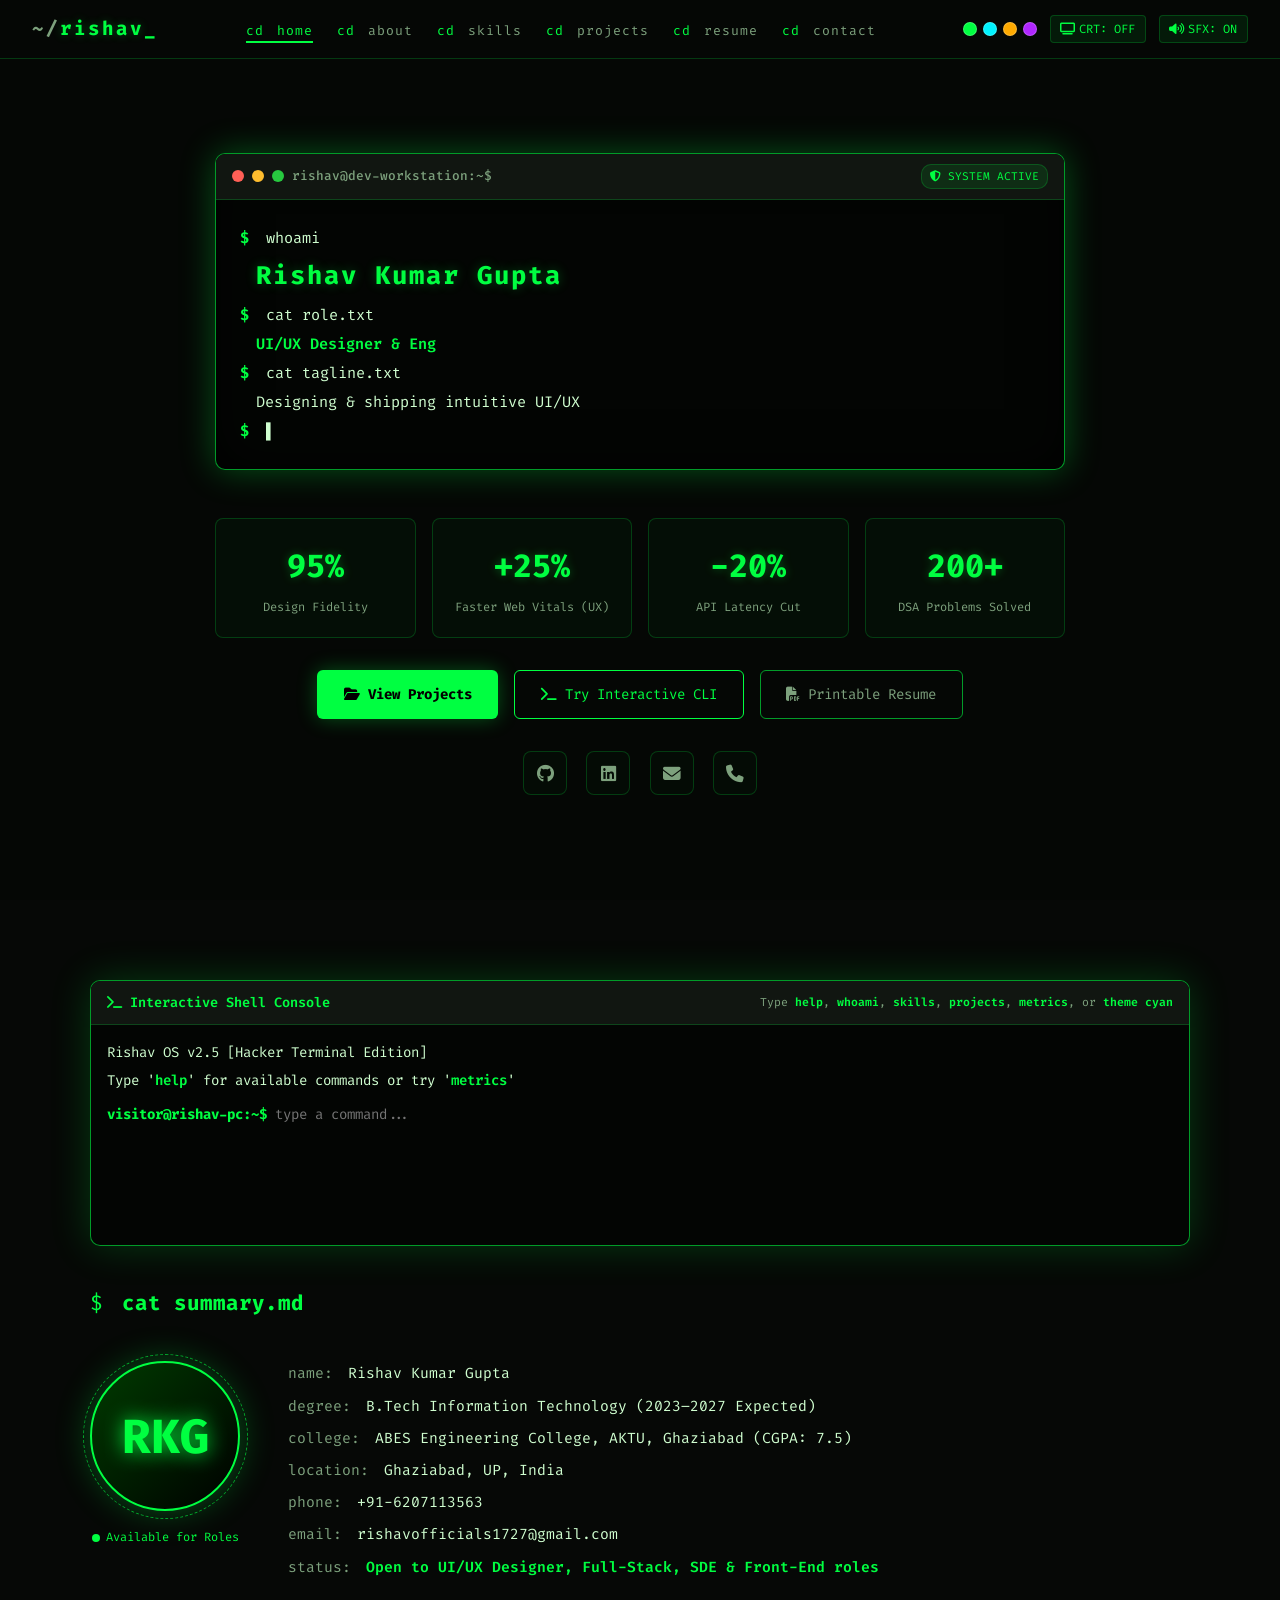
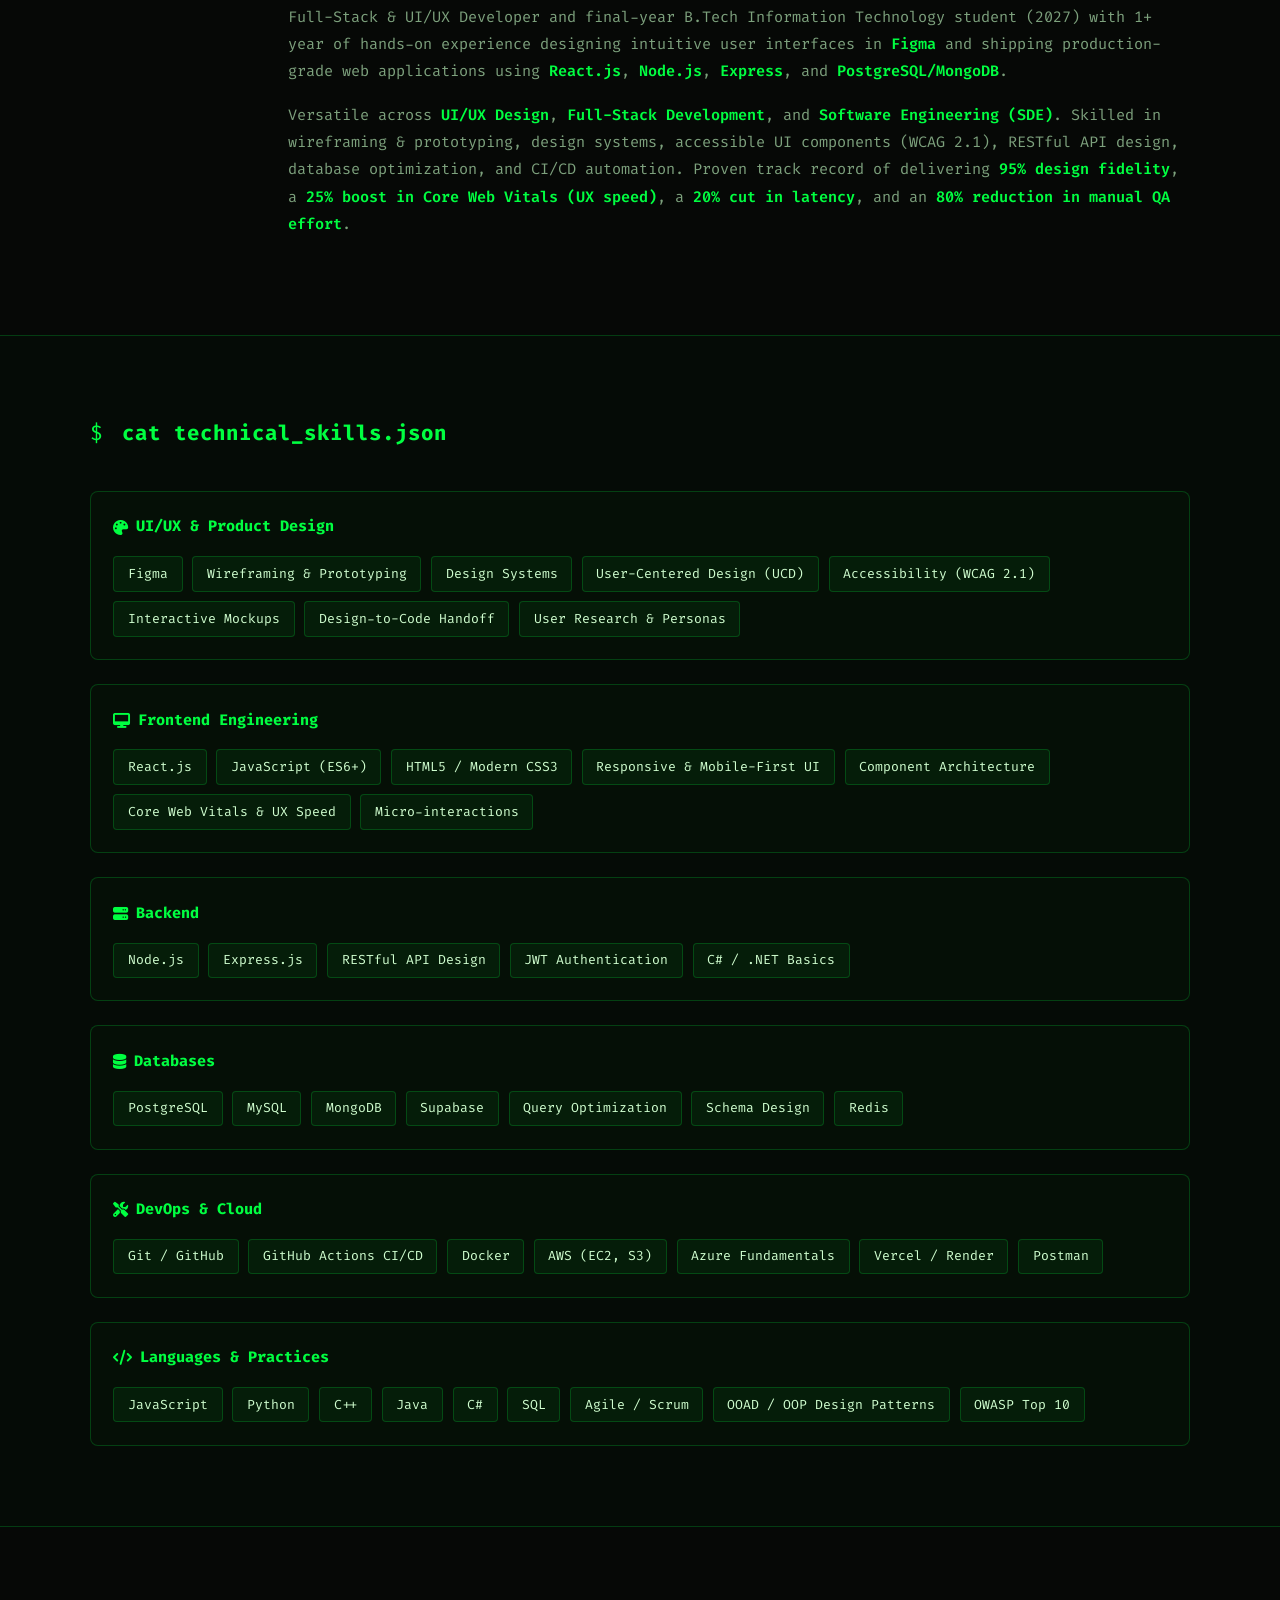
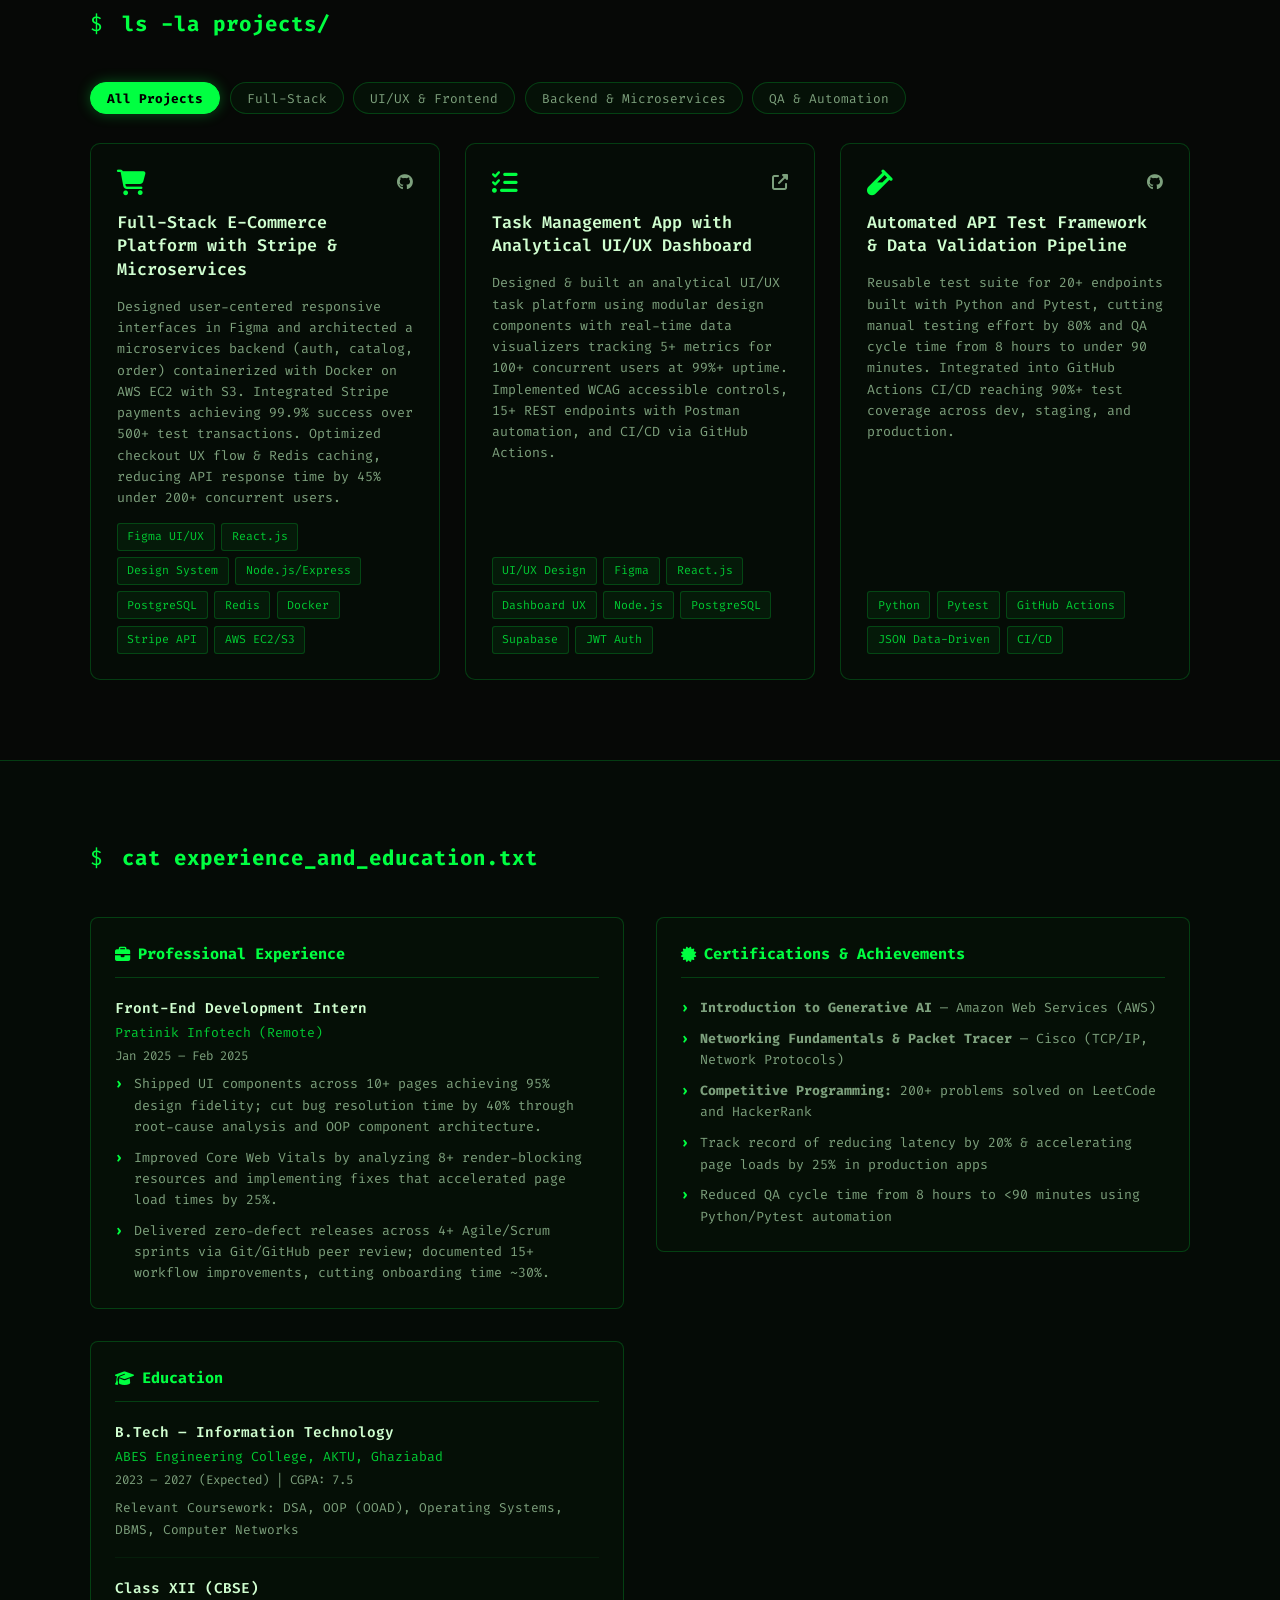
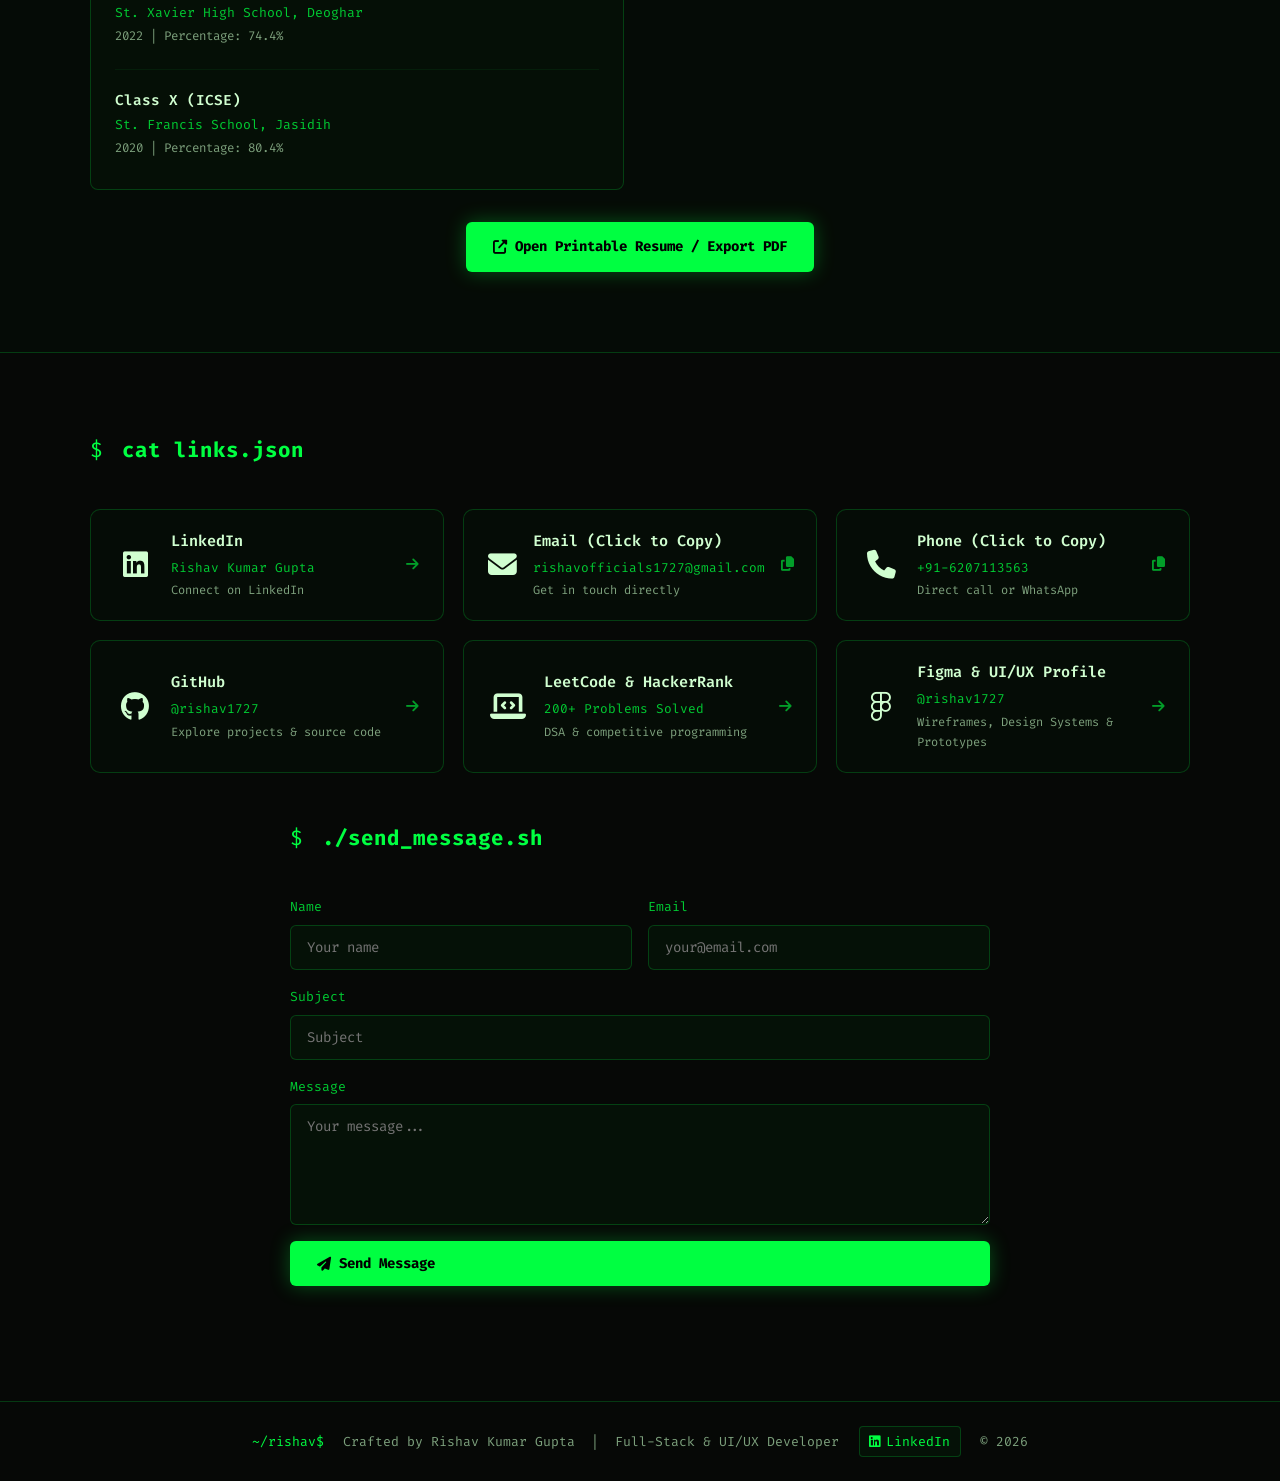
==== commit e157019b: "Add interactive role rotator and comprehensive UI/UX, Full-Stack, SDE & Front-End role profile updat" ====
--- a/index.html
+++ b/index.html
@@ -3,7 +3,7 @@
 <head>
   <meta charset="UTF-8" />
   <meta name="viewport" content="width=device-width, initial-scale=1.0" />
-  <title>Rishav Kumar Gupta | Full-Stack &amp; UI/UX Developer</title>
+  <title>Rishav Kumar Gupta | UI/UX Designer, Full-Stack &amp; SDE Developer</title>
   <link rel="stylesheet" href="style.css" />
   <link rel="stylesheet" href="https://cdnjs.cloudflare.com/ajax/libs/font-awesome/6.5.0/css/all.min.css" />
   <link href="https://fonts.googleapis.com/css2?family=Fira+Code:wght@300;400;500;600;700&family=Share+Tech+Mono&display=swap" rel="stylesheet" />
@@ -60,7 +60,7 @@
           <div class="line"><span class="prompt-sym">$</span> whoami</div>
           <div class="line output name-line glitch" id="typed-name" data-text="Rishav Kumar Gupta">Rishav Kumar Gupta</div>
           <div class="line"><span class="prompt-sym">$</span> cat role.txt</div>
-          <div class="line output green-text">Full-Stack Developer, UI/UX Designer &amp; IT Engineer</div>
+          <div class="line output green-text" id="typed-role">UI/UX Designer &amp; Engineer</div>
           <div class="line"><span class="prompt-sym">$</span> cat tagline.txt</div>
           <div class="line output typed-tagline" id="typed-tagline">Designing &amp; shipping intuitive UI/UX experiences &amp; production-grade web apps with React, Figma &amp; Docker.</div>
           <div class="line"><span class="prompt-sym">$</span> <span class="cursor-blink">▌</span></div>
@@ -145,13 +145,13 @@
             <div class="info-line"><span class="key">location:</span> <span class="val">Ghaziabad, UP, India</span></div>
             <div class="info-line"><span class="key">phone:</span> <span class="val">+91-6207113563</span></div>
             <div class="info-line"><span class="key">email:</span> <span class="val">rishavofficials1727@gmail.com</span></div>
-            <div class="info-line"><span class="key">status:</span> <span class="val green-text">Open to Full-Stack, Front-End &amp; UI/UX Developer / Designer roles</span></div>
+            <div class="info-line"><span class="key">status:</span> <span class="val green-text">Open to UI/UX Designer, Full-Stack, SDE &amp; Front-End roles</span></div>
           </div>
           <p class="about-para">
             Full-Stack &amp; UI/UX Developer and final-year B.Tech Information Technology student (2027) with 1+ year of hands-on experience designing intuitive user interfaces in <span class="highlight">Figma</span> and shipping production-grade web applications using <span class="highlight">React.js</span>, <span class="highlight">Node.js</span>, <span class="highlight">Express</span>, and <span class="highlight">PostgreSQL/MongoDB</span>.
           </p>
           <p class="about-para">
-            Skilled in <span class="highlight">UI/UX wireframing &amp; prototyping</span>, design systems, accessible UI components (WCAG), RESTful API design, and CI/CD automation. Proven track record of delivering <span class="highlight">95% design fidelity</span>, a <span class="highlight">25% boost in Core Web Vitals (UX speed)</span>, a <span class="highlight">20% cut in latency</span>, and an <span class="highlight">80% reduction in manual QA effort</span>.
+            Versatile across <span class="highlight">UI/UX Design</span>, <span class="highlight">Full-Stack Development</span>, and <span class="highlight">Software Engineering (SDE)</span>. Skilled in wireframing &amp; prototyping, design systems, accessible UI components (WCAG 2.1), RESTful API design, database optimization, and CI/CD automation. Proven track record of delivering <span class="highlight">95% design fidelity</span>, a <span class="highlight">25% boost in Core Web Vitals (UX speed)</span>, a <span class="highlight">20% cut in latency</span>, and an <span class="highlight">80% reduction in manual QA effort</span>.
           </p>
         </div>
       </div>
